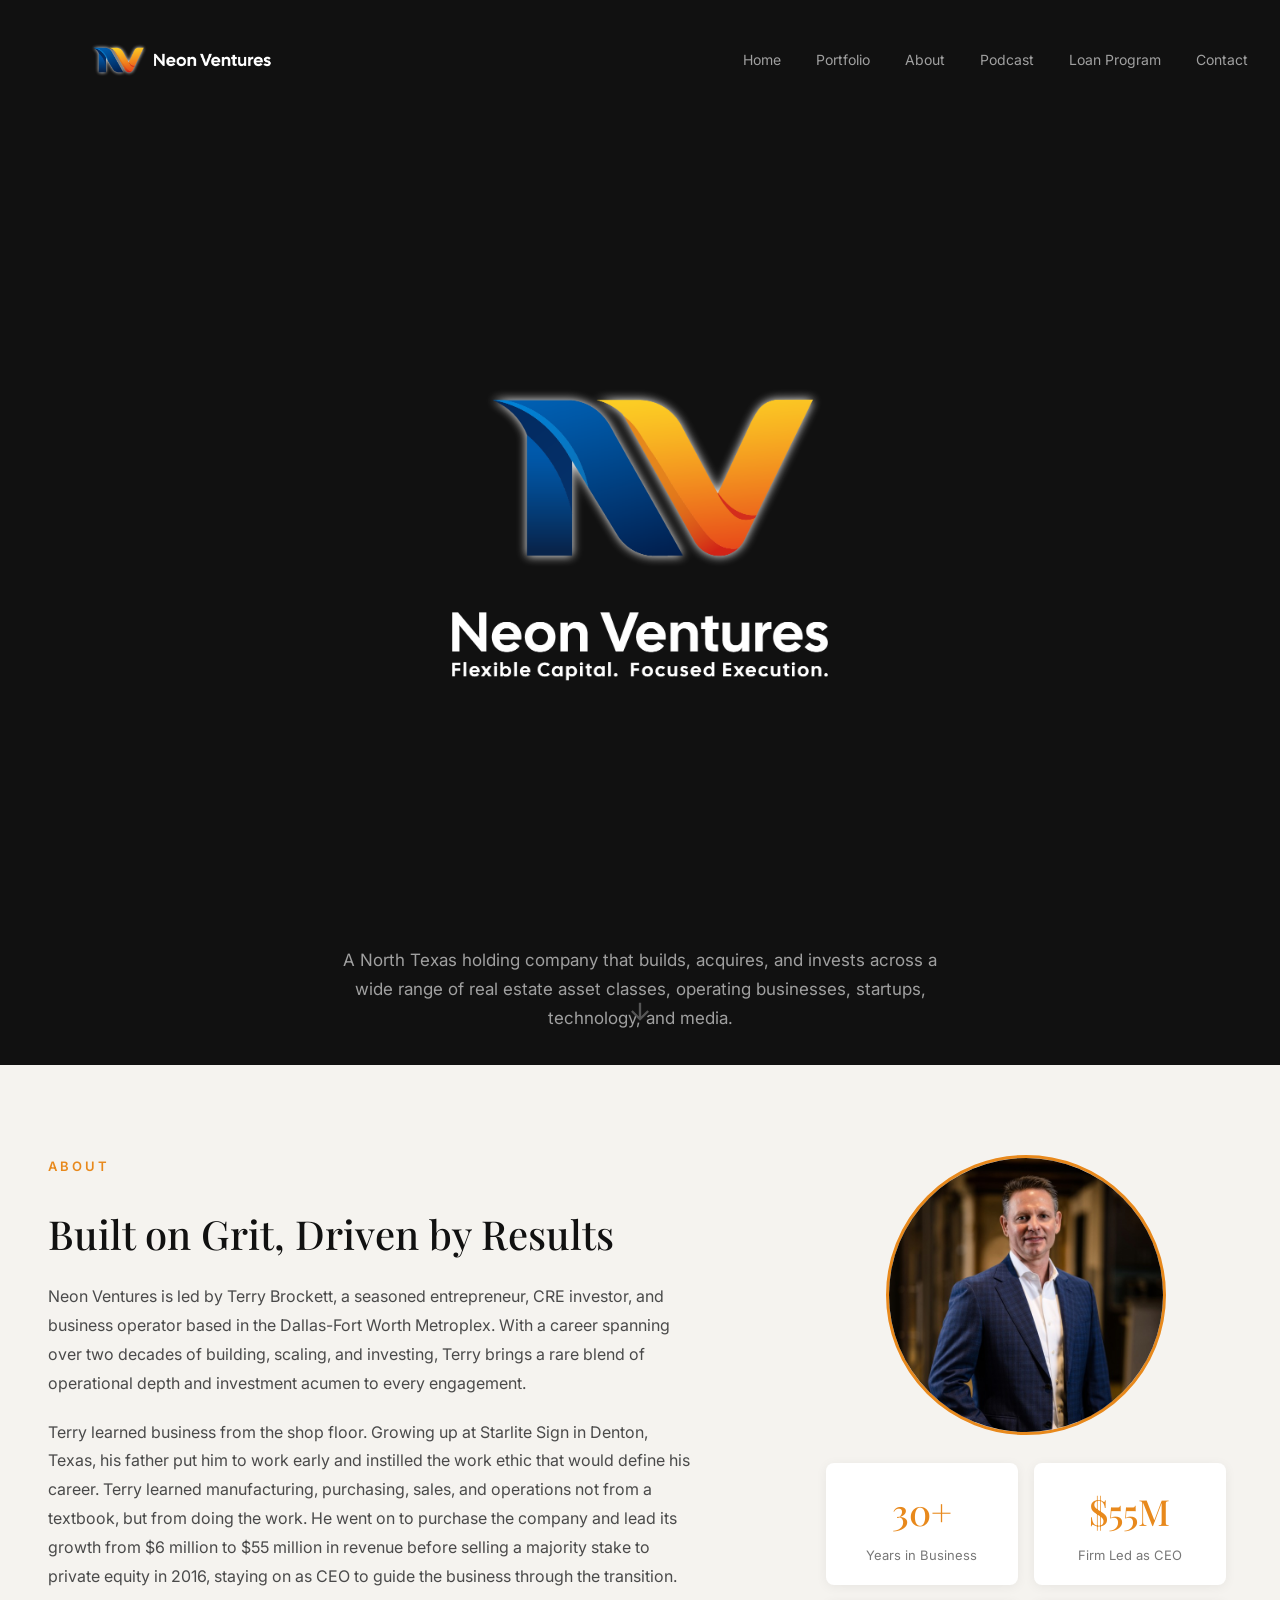
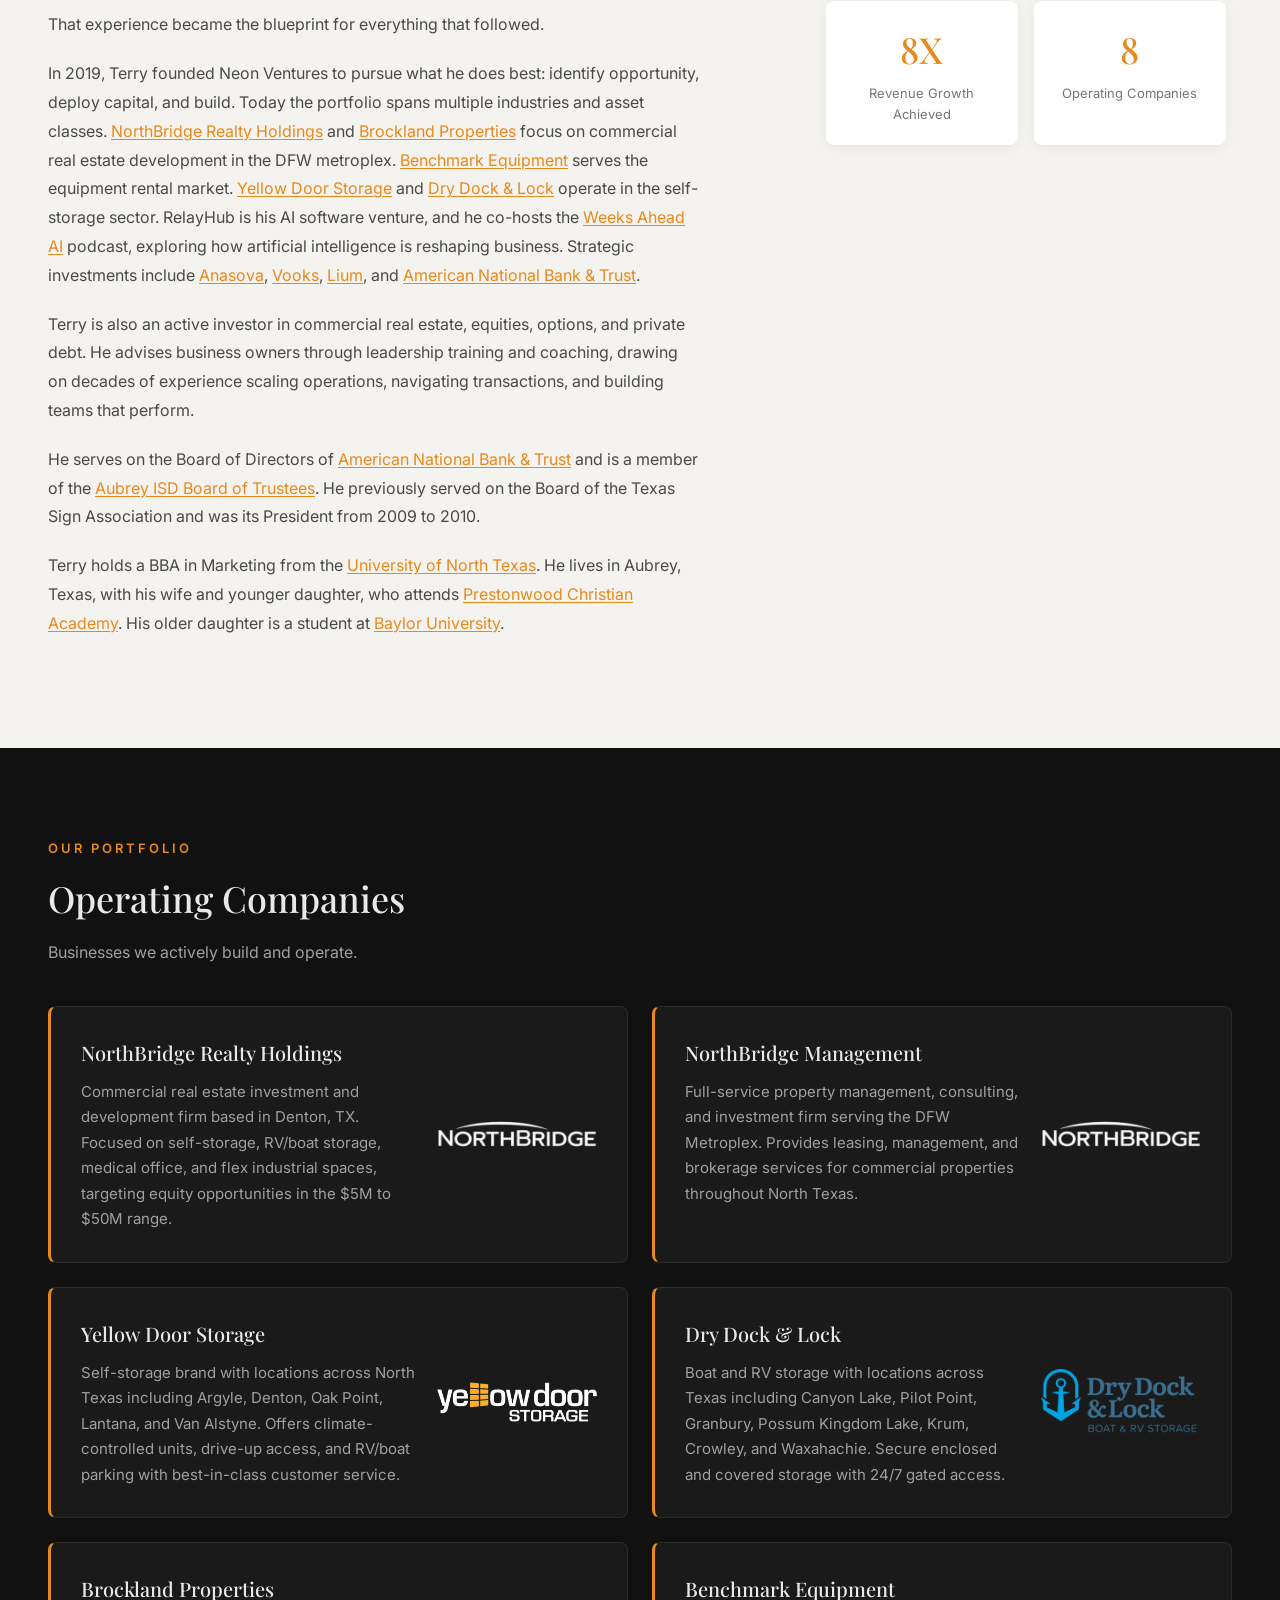
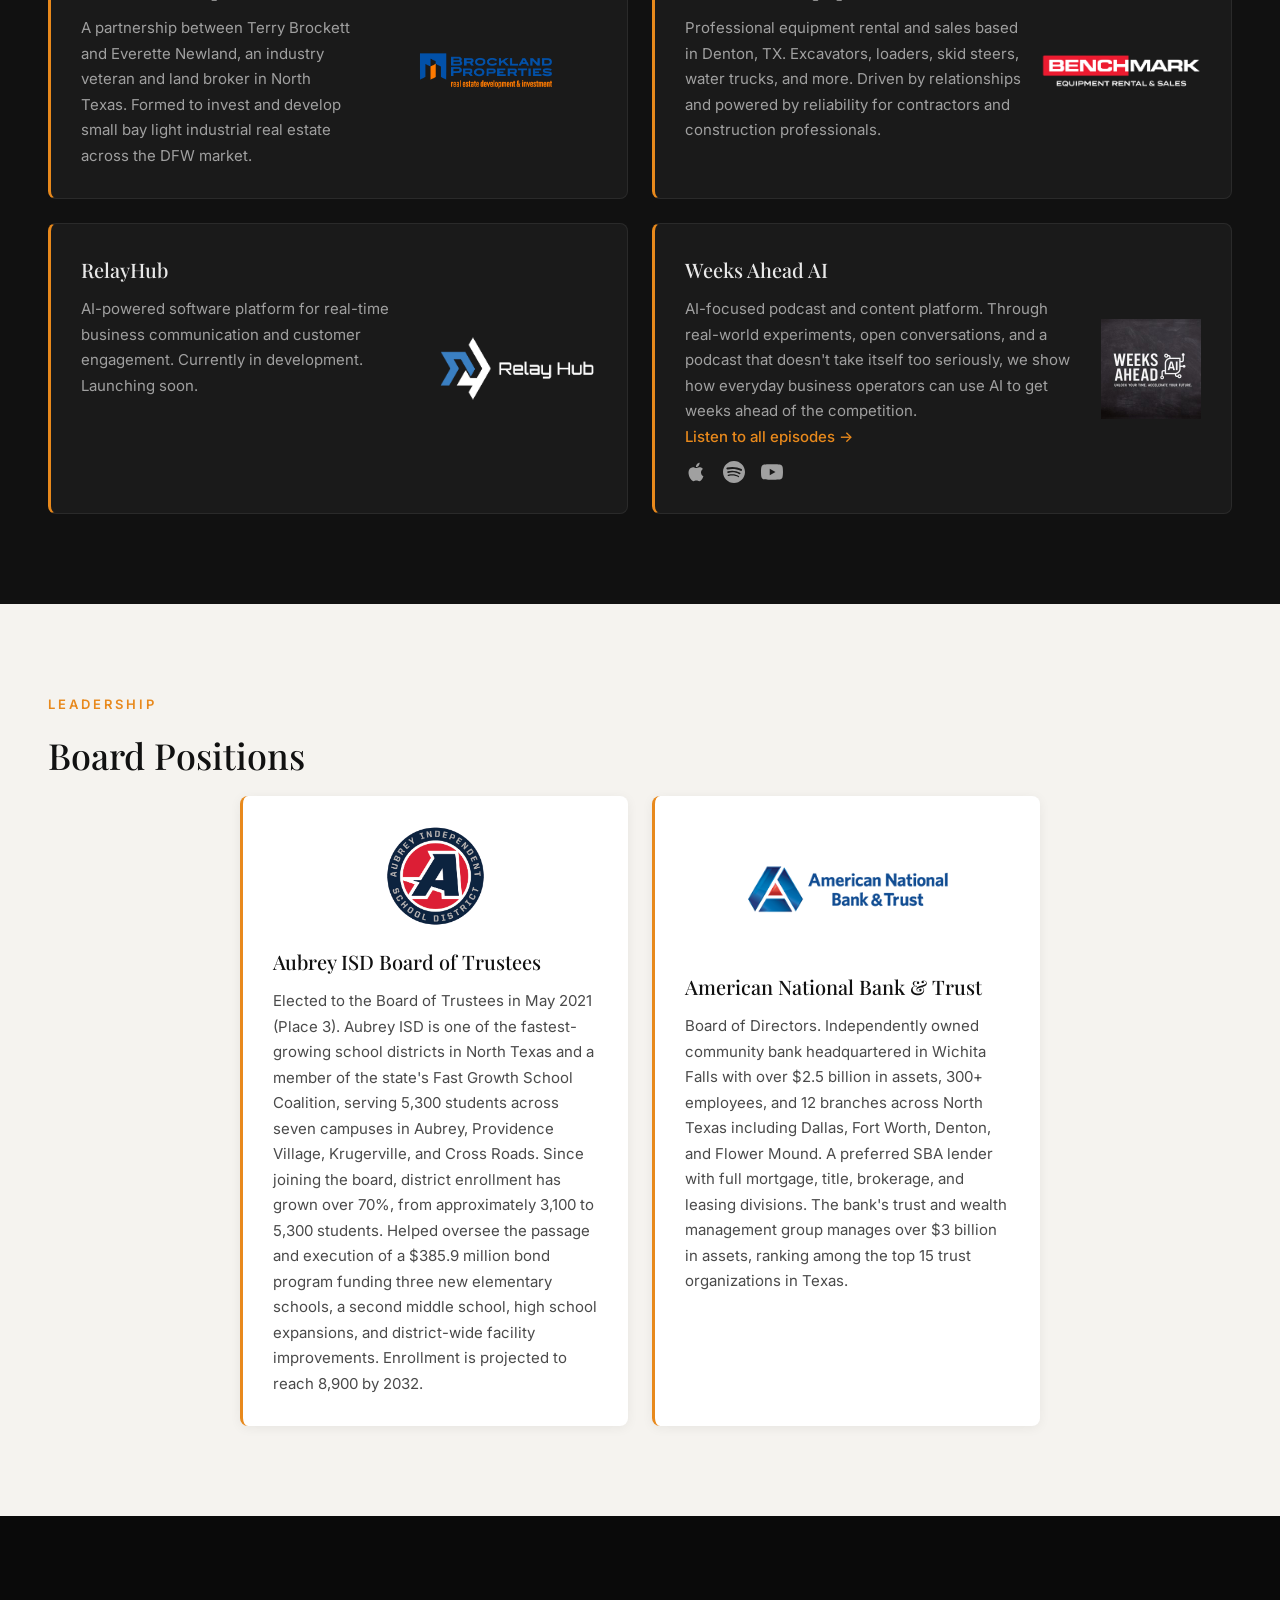
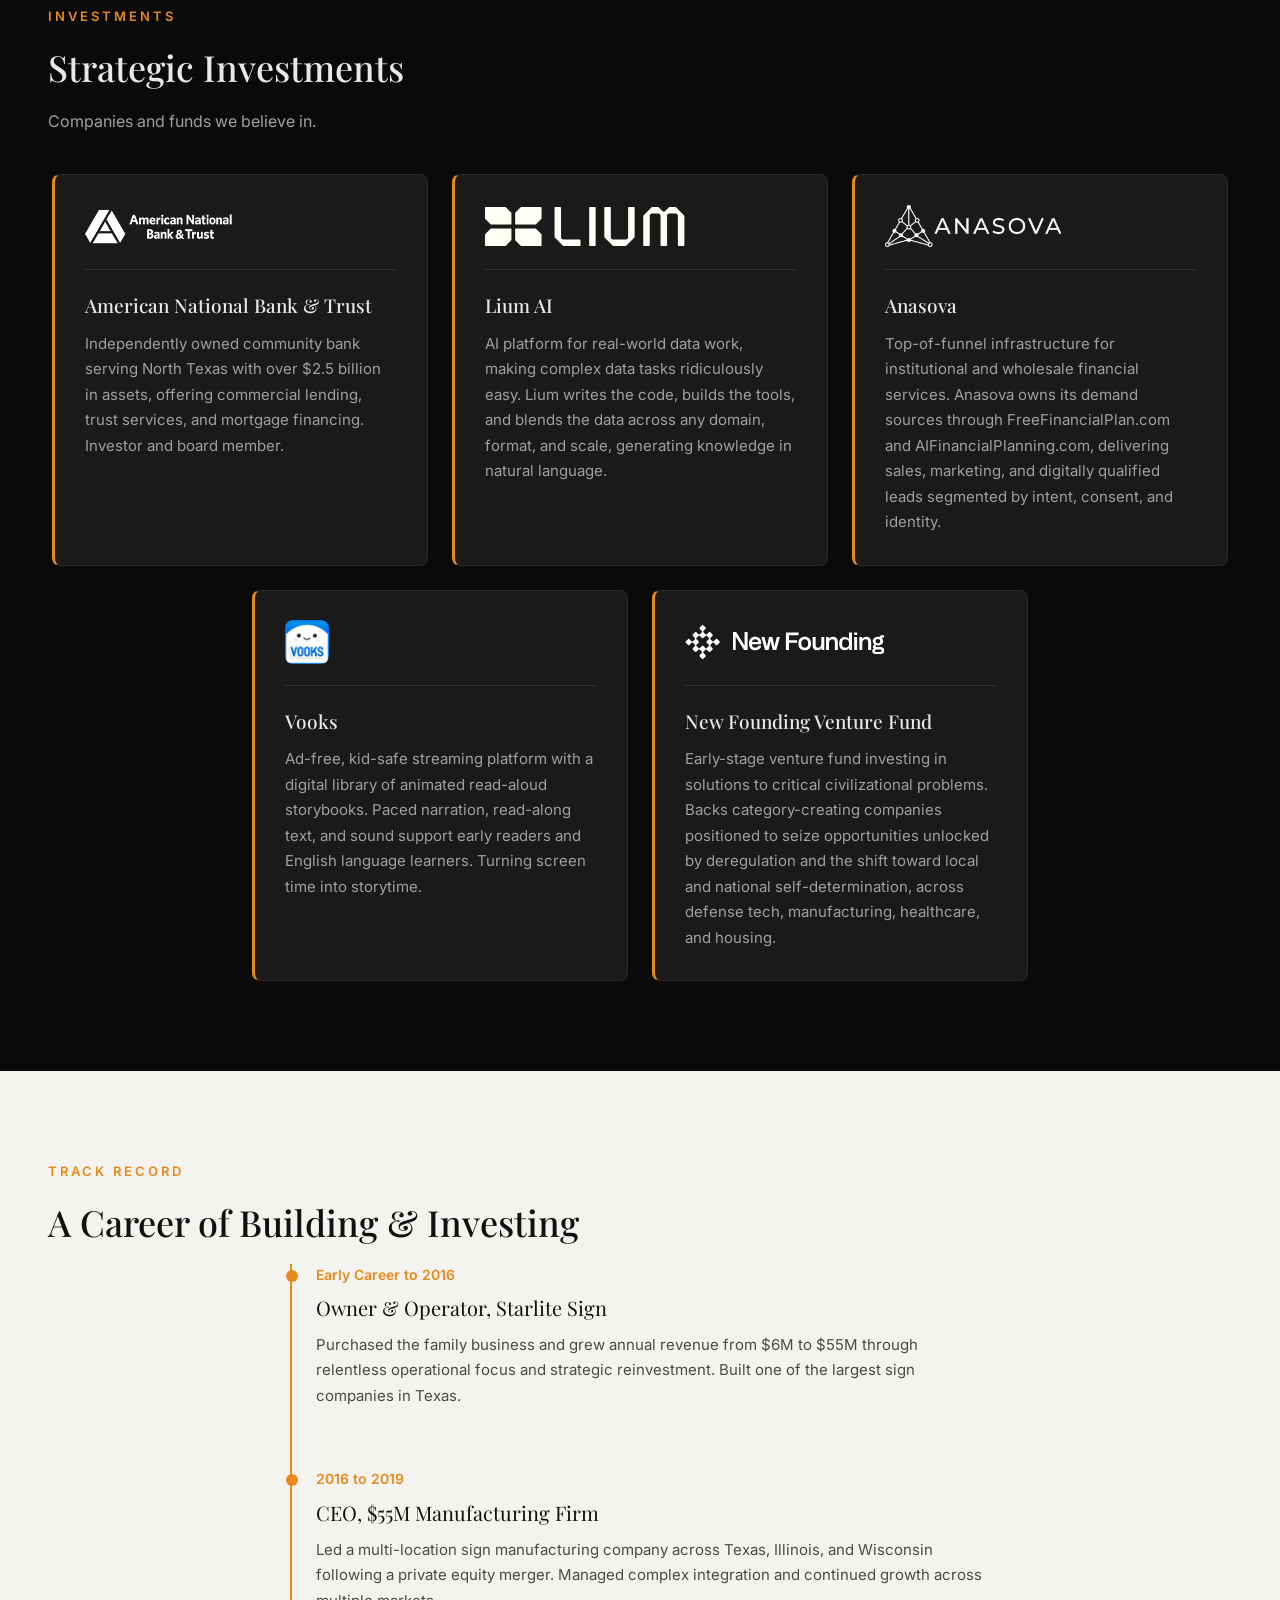
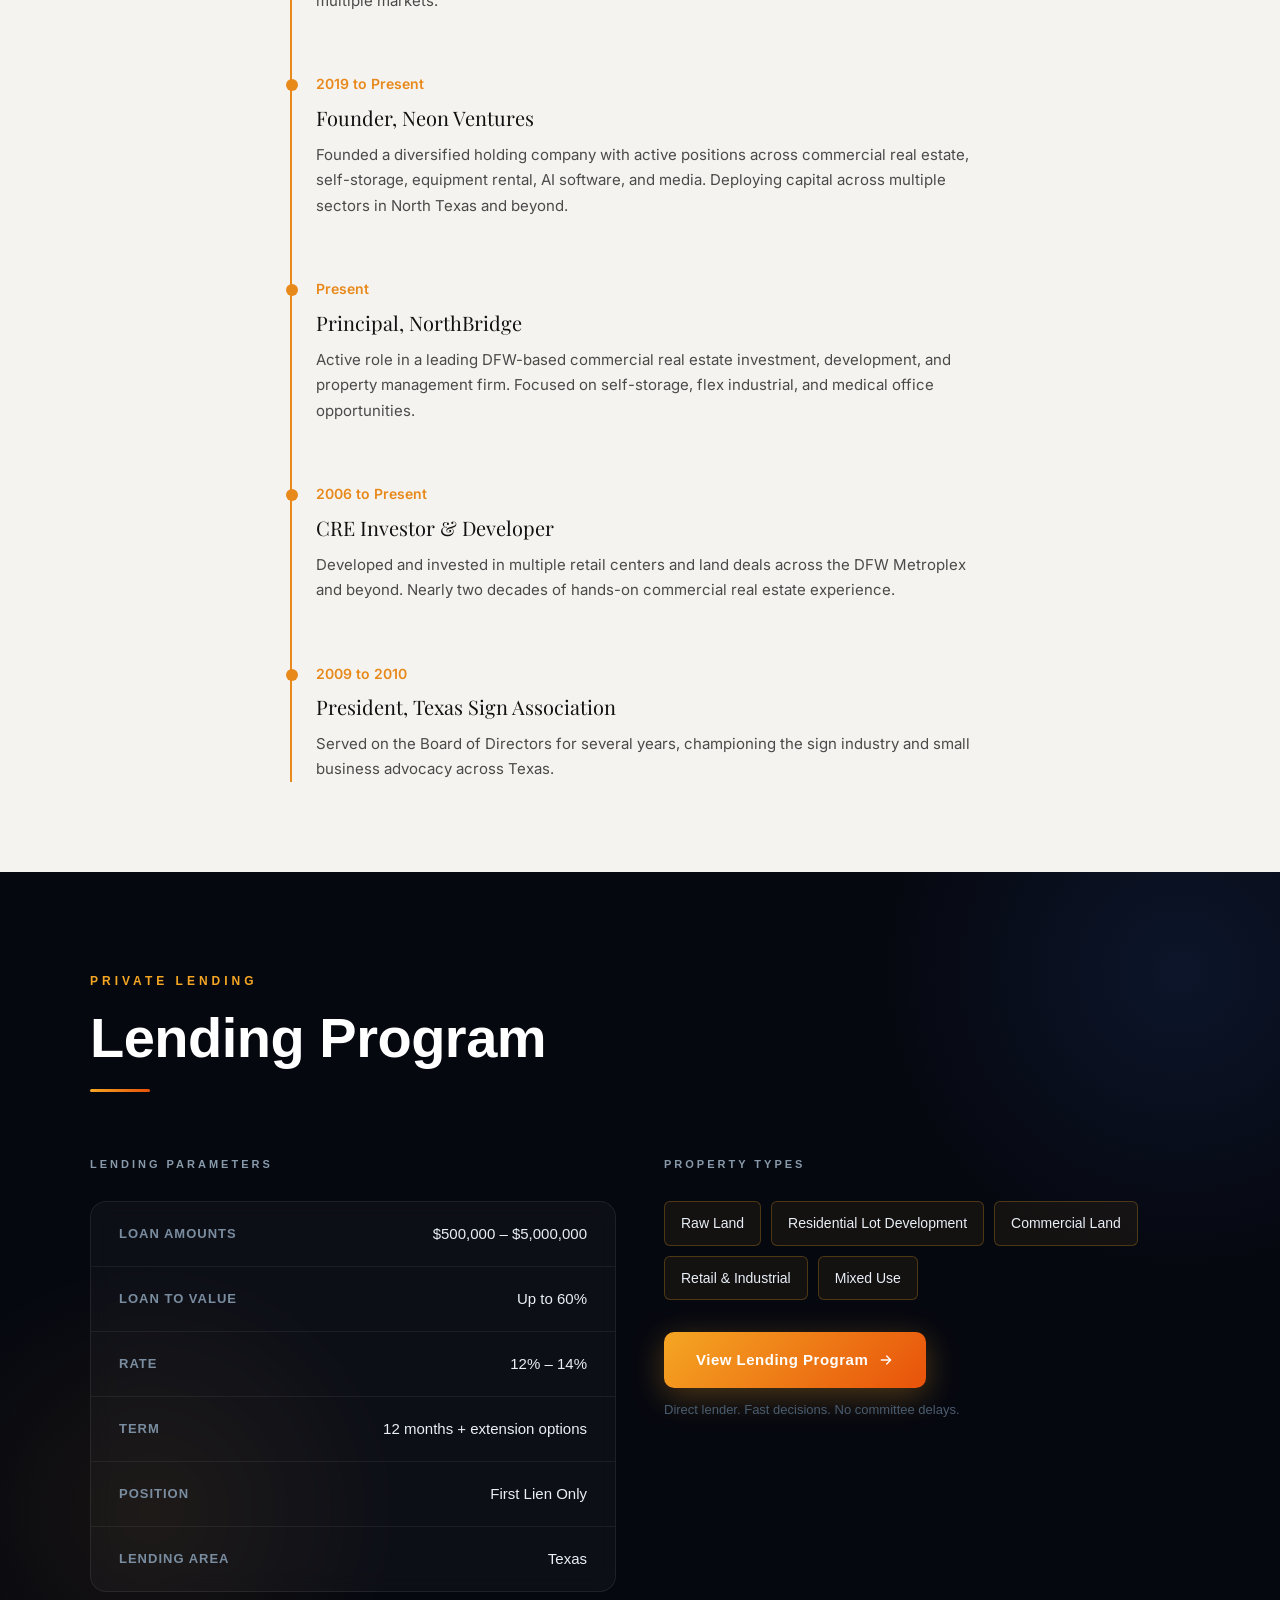
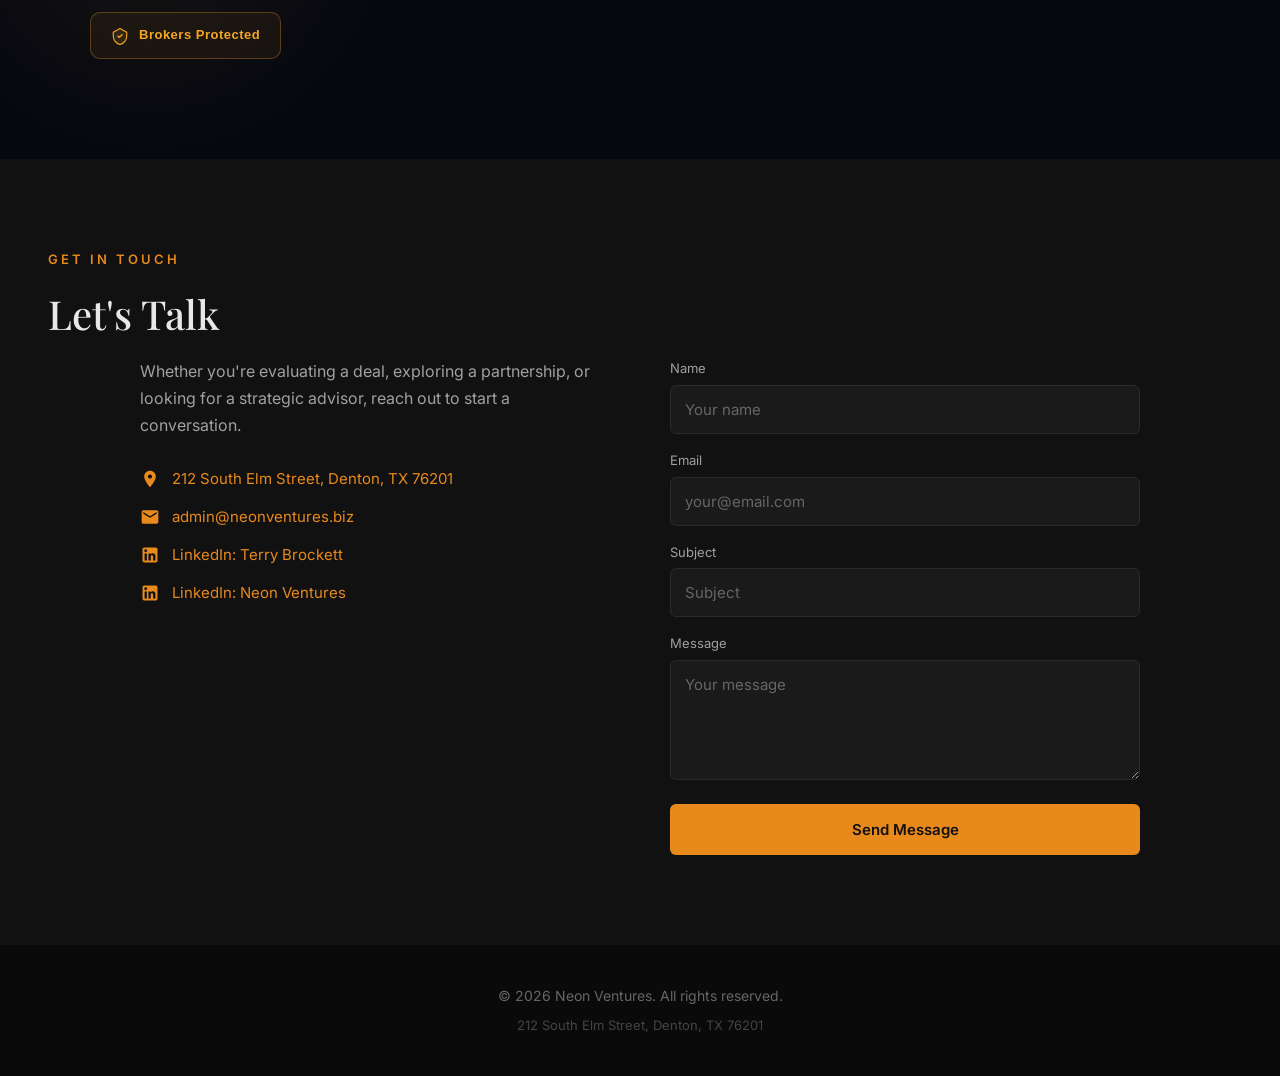
==== index.html @ 0dff2946 "Update Vooks description to match current vooks.com; drop unverified user count Co-Authored-By: Clau" ====
<!DOCTYPE html>
<html lang="en">
<head>
  <meta charset="UTF-8">
  <meta name="viewport" content="width=device-width, initial-scale=1.0">
  <title>Neon Ventures | Flexible Capital. Focused Execution.</title>
  <link rel="preconnect" href="https://fonts.googleapis.com">
  <link rel="preconnect" href="https://fonts.gstatic.com" crossorigin>
  <link href="https://fonts.googleapis.com/css2?family=Inter:wght@400;500;600&family=Playfair+Display:wght@400;500;600&display=swap" rel="stylesheet">
  <meta name="description" content="Neon Ventures is a North Texas holding company that builds, acquires, and invests across real estate, operating businesses, startups, technology, and media.">
  <link rel="icon" type="image/png" href="neon-ventures-a7.png">
  <meta property="og:title" content="Neon Ventures | Flexible Capital. Focused Execution.">
  <meta property="og:description" content="A North Texas holding company that builds, acquires, and invests across real estate, operating businesses, startups, technology, and media.">
  <meta property="og:image" content="https://neonventures.biz/neon-ventures-a1.png">
  <meta property="og:type" content="website">
  <link rel="canonical" href="https://www.neonventures.biz/">
  <meta property="og:url" content="https://www.neonventures.biz/">
  <meta property="og:site_name" content="Neon Ventures">
  <meta name="twitter:card" content="summary_large_image">
  <meta name="twitter:title" content="Neon Ventures | Flexible Capital. Focused Execution.">
  <meta name="twitter:description" content="A North Texas holding company that builds, acquires, and invests across real estate, operating businesses, startups, technology, and media.">
  <meta name="twitter:image" content="https://www.neonventures.biz/neon-ventures-a1.png">
  <script type="application/ld+json">
  {
    "@context": "https://schema.org",
    "@graph": [
      {
        "@type": "Organization",
        "@id": "https://www.neonventures.biz/#organization",
        "name": "Neon Ventures",
        "url": "https://www.neonventures.biz/",
        "logo": "https://www.neonventures.biz/neon-ventures-a1.png",
        "email": "admin@neonventures.biz",
        "foundingDate": "2019",
        "description": "A North Texas holding company that builds, acquires, and invests across real estate, operating businesses, startups, technology, and media.",
        "founder": { "@id": "https://www.neonventures.biz/#terry-brockett" },
        "address": {
          "@type": "PostalAddress",
          "streetAddress": "212 South Elm Street",
          "addressLocality": "Denton",
          "addressRegion": "TX",
          "postalCode": "76201",
          "addressCountry": "US"
        },
        "sameAs": ["https://www.linkedin.com/company/111863066"]
      },
      {
        "@type": "Person",
        "@id": "https://www.neonventures.biz/#terry-brockett",
        "name": "Terry Brockett",
        "jobTitle": "Founder",
        "worksFor": { "@id": "https://www.neonventures.biz/#organization" },
        "alumniOf": { "@type": "CollegeOrUniversity", "name": "University of North Texas" },
        "sameAs": ["https://www.linkedin.com/in/terry-brockett-36996916/"]
      },
      {
        "@type": "WebSite",
        "@id": "https://www.neonventures.biz/#website",
        "url": "https://www.neonventures.biz/",
        "name": "Neon Ventures",
        "publisher": { "@id": "https://www.neonventures.biz/#organization" }
      }
    ]
  }
  </script>

  <link rel="stylesheet" href="/styles.css">
</head>
<body>
  <nav class="navbar" id="navbar">
    <a href="#hero" class="navbar-brand">
      <img src="neon-ventures-a7.png" alt="Neon Ventures">
    </a>
    <div class="nav-links" id="navLinks">
      <a href="#hero">Home</a>
      <a href="#portfolio">Portfolio</a>
      <a href="#about">About</a>
      <a href="/podcast">Podcast</a>
      <a href="/lending">Loan Program</a>
      <a href="#contact">Contact</a>
    </div>
    <button class="nav-toggle" id="navToggle" aria-label="Menu">
      <span></span><span></span><span></span>
    </button>
  </nav>

  <section id="hero" class="hero">
    <img src="neon-ventures-a1.png" alt="Neon Ventures" class="hero-logo">
    <p class="hero-desc">A North Texas holding company that builds, acquires, and invests across a wide range of real estate asset classes, operating businesses, startups, technology, and media.</p>
    <div class="scroll-indicator">
      <svg viewBox="0 0 24 24" fill="none" stroke="currentColor" stroke-width="2"><path d="M12 5v14M19 12l-7 7-7-7"/></svg>
    </div>
  </section>

  <section id="about" class="section section-light">
    <div class="about-inner">
      <div class="about-bio">
        <p class="section-label">About</p>
        <h2 class="section-header lg" style="color: var(--heading-light);">Built on Grit, Driven by Results</h2>
        <p>Neon Ventures is led by Terry Brockett, a seasoned entrepreneur, CRE investor, and business operator based in the Dallas-Fort Worth Metroplex. With a career spanning over two decades of building, scaling, and investing, Terry brings a rare blend of operational depth and investment acumen to every engagement.</p>
        <p>Terry learned business from the shop floor. Growing up at Starlite Sign in Denton, Texas, his father put him to work early and instilled the work ethic that would define his career. Terry learned manufacturing, purchasing, sales, and operations not from a textbook, but from doing the work. He went on to purchase the company and lead its growth from $6 million to $55 million in revenue before selling a majority stake to private equity in 2016, staying on as CEO to guide the business through the transition.</p>
        <p>That experience became the blueprint for everything that followed.</p>
        <p>In 2019, Terry founded Neon Ventures to pursue what he does best: identify opportunity, deploy capital, and build. Today the portfolio spans multiple industries and asset classes. <a href="https://northbridge.inc" target="_blank" rel="noopener noreferrer">NorthBridge Realty Holdings</a> and <a href="https://www.linkedin.com/company/111873013" target="_blank" rel="noopener noreferrer">Brockland Properties</a> focus on commercial real estate development in the DFW metroplex. <a href="https://benchmarkequip.com" target="_blank" rel="noopener noreferrer">Benchmark Equipment</a> serves the equipment rental market. <a href="https://yellowdoorstorage.com" target="_blank" rel="noopener noreferrer">Yellow Door Storage</a> and <a href="https://drydockboatrv.com" target="_blank" rel="noopener noreferrer">Dry Dock & Lock</a> operate in the self-storage sector. RelayHub is his AI software venture, and he co-hosts the <a href="https://weeksahead.ai" target="_blank" rel="noopener noreferrer">Weeks Ahead AI</a> podcast, exploring how artificial intelligence is reshaping business. Strategic investments include <a href="https://anasova.com" target="_blank" rel="noopener noreferrer">Anasova</a>, <a href="https://vooks.com" target="_blank" rel="noopener noreferrer">Vooks</a>, <a href="https://lium.ai" target="_blank" rel="noopener noreferrer">Lium</a>, and <a href="https://amnat.com" target="_blank" rel="noopener noreferrer">American National Bank & Trust</a>.</p>
        <p>Terry is also an active investor in commercial real estate, equities, options, and private debt. He advises business owners through leadership training and coaching, drawing on decades of experience scaling operations, navigating transactions, and building teams that perform.</p>
        <p>He serves on the Board of Directors of <a href="https://amnat.com" target="_blank" rel="noopener noreferrer">American National Bank & Trust</a> and is a member of the <a href="https://aubreyisd.net" target="_blank" rel="noopener noreferrer">Aubrey ISD Board of Trustees</a>. He previously served on the Board of the Texas Sign Association and was its President from 2009 to 2010.</p>
        <p>Terry holds a BBA in Marketing from the <a href="https://www.unt.edu" target="_blank" rel="noopener noreferrer">University of North Texas</a>. He lives in Aubrey, Texas, with his wife and younger daughter, who attends <a href="https://www.prestonwoodchristian.org" target="_blank" rel="noopener noreferrer">Prestonwood Christian Academy</a>. His older daughter is a student at <a href="https://www.baylor.edu" target="_blank" rel="noopener noreferrer">Baylor University</a>.</p>
      </div>
      <div class="about-right">
        <img src="terry-brockett.jpg" alt="Terry Brockett" class="about-photo">
        <div class="about-stats">
          <div class="about-stat"><div class="num">30+</div><div class="lbl">Years in Business</div></div>
          <div class="about-stat"><div class="num">$55M</div><div class="lbl">Firm Led as CEO</div></div>
          <div class="about-stat"><div class="num">8X</div><div class="lbl">Revenue Growth Achieved</div></div>
          <div class="about-stat"><div class="num">8</div><div class="lbl">Operating Companies</div></div>
        </div>
      </div>
    </div>
  </section>

  <section id="portfolio" class="section section-dark">
    <p class="section-label">Our Portfolio</p>
    <h2 class="section-header">Operating Companies</h2>
    <p class="section-sub">Businesses we actively build and operate.</p>
    <div class="cards-grid col-2">
      <div class="card-dark">
        <div class="card-body">
          <h3><a href="https://northbridge.inc" target="_blank" rel="noopener noreferrer">NorthBridge Realty Holdings</a></h3>
          <p>Commercial real estate investment and development firm based in Denton, TX. Focused on self-storage, RV/boat storage, medical office, and flex industrial spaces, targeting equity opportunities in the $5M to $50M range.</p>
        </div>
        <div class="card-logo-right">
          <a href="https://northbridge.inc" target="_blank" rel="noopener noreferrer"><img src="nb-white-logo.png" alt="NorthBridge Realty Holdings"></a>
        </div>
      </div>
      <div class="card-dark">
        <div class="card-body">
          <h3><a href="https://northbridge.inc/management-services/" target="_blank" rel="noopener noreferrer">NorthBridge Management</a></h3>
          <p>Full-service property management, consulting, and investment firm serving the DFW Metroplex. Provides leasing, management, and brokerage services for commercial properties throughout North Texas.</p>
        </div>
        <div class="card-logo-right">
          <a href="https://northbridge.inc/management-services/" target="_blank" rel="noopener noreferrer"><img src="nb-white-logo.png" alt="NorthBridge Management"></a>
        </div>
      </div>
      <div class="card-dark">
        <div class="card-body">
          <h3><a href="https://yellowdoorstorage.com" target="_blank" rel="noopener noreferrer">Yellow Door Storage</a></h3>
          <p>Self-storage brand with locations across North Texas including Argyle, Denton, Oak Point, Lantana, and Van Alstyne. Offers climate-controlled units, drive-up access, and RV/boat parking with best-in-class customer service.</p>
        </div>
        <div class="card-logo-right">
          <a href="https://yellowdoorstorage.com" target="_blank" rel="noopener noreferrer"><img src="yellow-door-logo-white-letters.png" alt="Yellow Door Storage"></a>
        </div>
      </div>
      <div class="card-dark">
        <div class="card-body">
          <h3><a href="https://drydockboatrv.com" target="_blank" rel="noopener noreferrer">Dry Dock & Lock</a></h3>
          <p>Boat and RV storage with locations across Texas including Canyon Lake, Pilot Point, Granbury, Possum Kingdom Lake, Krum, Crowley, and Waxahachie. Secure enclosed and covered storage with 24/7 gated access.</p>
        </div>
        <div class="card-logo-right">
          <a href="https://drydockboatrv.com" target="_blank" rel="noopener noreferrer"><img src="dry-dock-lock-logo-brs-color.png" alt="Dry Dock & Lock"></a>
        </div>
      </div>
      <div class="card-dark">
        <div class="card-body">
          <h3><a href="https://www.linkedin.com/company/111873013" target="_blank" rel="noopener noreferrer">Brockland Properties</a></h3>
          <p>A partnership between Terry Brockett and Everette Newland, an industry veteran and land broker in North Texas. Formed to invest and develop small bay light industrial real estate across the DFW market.</p>
        </div>
        <div class="card-logo-right card-logo-lg">
          <a href="https://www.linkedin.com/company/111873013" target="_blank" rel="noopener noreferrer"><img src="brockland-properties-logo-final.png" alt="Brockland Properties"></a>
        </div>
      </div>
      <div class="card-dark">
        <div class="card-body">
          <h3><a href="https://benchmarkequip.com" target="_blank" rel="noopener noreferrer">Benchmark Equipment</a></h3>
          <p>Professional equipment rental and sales based in Denton, TX. Excavators, loaders, skid steers, water trucks, and more. Driven by relationships and powered by reliability for contractors and construction professionals.</p>
        </div>
        <div class="card-logo-right">
          <a href="https://benchmarkequip.com" target="_blank" rel="noopener noreferrer"><img src="benchmark-logo-rgb-color-reverse.png" alt="Benchmark Equipment"></a>
        </div>
      </div>
      <div class="card-dark">
        <div class="card-body">
          <h3 class="no-link">RelayHub</h3>
          <p>AI-powered software platform for real-time business communication and customer engagement. Currently in development. Launching soon.</p>
        </div>
        <div class="card-logo-right">
          <img src="relay-hub-branding-reversed.png" alt="Relay Hub">
        </div>
      </div>
      <div class="card-dark">
        <div class="card-body">
          <h3><a href="/podcast">Weeks Ahead AI</a></h3>
          <p>AI-focused podcast and content platform. Through real-world experiments, open conversations, and a podcast that doesn't take itself too seriously, we show how everyday business operators can use AI to get weeks ahead of the competition. <a href="/podcast" class="card-inline-link">Listen to all episodes &rarr;</a></p>
          <div class="podcast-links" style="margin-top: 12px; margin-bottom: 0;">
          <a href="https://podcasts.apple.com/us/podcast/weeks-ahead-ai/id1831122696" target="_blank" rel="noopener noreferrer" aria-label="Listen on Apple Podcasts" class="podcast-link-icon">
            <svg width="22" height="22" viewBox="0 0 24 24" fill="currentColor" aria-hidden="true"><path d="M18.71 19.5c-.83 1.24-1.71 2.45-3.05 2.47-1.34.03-1.77-.79-3.29-.79-1.53 0-2 .77-3.27.82-1.31.05-2.3-1.32-3.14-2.53C4.25 17 2.94 12.45 4.7 9.39c.87-1.52 2.43-2.48 4.12-2.51 1.28-.02 2.5.87 3.29.87.78 0 2.26-1.07 3.81-.91.65.03 2.47.26 3.64 1.98-.09.06-2.17 1.28-2.15 3.81.03 3.02 2.65 4.03 2.68 4.04-.03.07-.42 1.44-1.38 2.83M13 3.5c.73-.83 1.94-1.46 2.94-1.5.13 1.17-.34 2.35-1.04 3.19-.69.85-1.83 1.51-2.95 1.42-.15-1.15.41-2.35 1.05-3.11z"/></svg>
          </a>
          <a href="https://open.spotify.com/show/4T69N0FqA46m4SlNnvVf8m" target="_blank" rel="noopener noreferrer" aria-label="Listen on Spotify" class="podcast-link-icon">
            <svg width="22" height="22" viewBox="0 0 24 24" fill="currentColor" aria-hidden="true"><path d="M12 0C5.4 0 0 5.4 0 12s5.4 12 12 12 12-5.4 12-12S18.66 0 12 0zm5.521 17.34c-.24.359-.66.48-1.021.24-2.82-1.74-6.36-2.101-10.561-1.141-.418.122-.779-.179-.899-.539-.12-.421.18-.78.54-.9 4.56-1.021 8.52-.6 11.64 1.32.42.18.479.659.301 1.02zm1.44-3.3c-.301.42-.841.6-1.262.3-3.239-1.98-8.159-2.58-11.939-1.38-.479.12-1.02-.12-1.14-.6-.12-.48.12-1.021.6-1.141C9.6 9.9 15 10.561 18.72 12.84c.361.181.54.78.241 1.2zm.12-3.36C15.24 8.4 8.82 8.16 5.16 9.301c-.6.179-1.2-.181-1.38-.721-.18-.601.18-1.2.72-1.381 4.26-1.26 11.28-1.02 15.721 1.621.539.3.719 1.02.419 1.56-.299.421-1.02.599-1.559.3z"/></svg>
          </a>
          <a href="https://youtube.com/@WeeksAheadAI" target="_blank" rel="noopener noreferrer" aria-label="Watch on YouTube" class="podcast-link-icon">
            <svg width="22" height="22" viewBox="0 0 24 24" fill="currentColor" aria-hidden="true"><path d="M23.498 6.186a3.016 3.016 0 0 0-2.122-2.136C19.505 3.545 12 3.545 12 3.545s-7.505 0-9.377.505A3.017 3.017 0 0 0 .502 6.186C0 8.07 0 12 0 12s0 3.93.502 5.814a3.016 3.016 0 0 0 2.122 2.136c1.871.505 9.376.505 9.376.505s7.505 0 9.377-.505a3.015 3.015 0 0 0 2.122-2.136C24 15.93 24 12 24 12s0-3.93-.502-5.814zM9.545 15.568V8.432L15.818 12l-6.273 3.568z"/></svg>
          </a>
        </div>
        </div>
        <div class="card-logo-right">
          <a href="https://weeksahead.ai" target="_blank" rel="noopener noreferrer"><img src="weeks-ahead-ai.jpeg" alt="Weeks Ahead AI"></a>
        </div>
      </div>
    </div>
  </section>

  <section class="section section-light">
    <p class="section-label">Leadership</p>
    <h2 class="section-header">Board Positions</h2>
    <div class="cards-narrow">
      <div class="card-light card-with-logo">
        <div class="card-logo-right">
          <a href="https://aubreyisd.net" target="_blank" rel="noopener noreferrer"><img src="aisd-badge-white-bg.png" alt="Aubrey ISD"></a>
        </div>
        <div>
          <h3><a href="https://aubreyisd.net" target="_blank" rel="noopener noreferrer">Aubrey ISD Board of Trustees</a></h3>
          <p>Elected to the Board of Trustees in May 2021 (Place 3). Aubrey ISD is one of the fastest-growing school districts in North Texas and a member of the state's Fast Growth School Coalition, serving 5,300 students across seven campuses in Aubrey, Providence Village, Krugerville, and Cross Roads. Since joining the board, district enrollment has grown over 70%, from approximately 3,100 to 5,300 students. Helped oversee the passage and execution of a $385.9 million bond program funding three new elementary schools, a second middle school, high school expansions, and district-wide facility improvements. Enrollment is projected to reach 8,900 by 2032.</p>
        </div>
      </div>
      <div class="card-light card-with-logo">
        <div class="card-logo-right">
          <a href="https://amnat.com" target="_blank" rel="noopener noreferrer"><img src="anbt-logo.png" alt="American National Bank & Trust" class="card-logo-125"></a>
        </div>
        <div>
          <h3><a href="https://amnat.com" target="_blank" rel="noopener noreferrer">American National Bank & Trust</a></h3>
          <p>Board of Directors. Independently owned community bank headquartered in Wichita Falls with over $2.5 billion in assets, 300+ employees, and 12 branches across North Texas including Dallas, Fort Worth, Denton, and Flower Mound. A preferred SBA lender with full mortgage, title, brokerage, and leasing divisions. The bank's trust and wealth management group manages over $3 billion in assets, ranking among the top 15 trust organizations in Texas.</p>
        </div>
      </div>
    </div>
  </section>

  <section class="section section-dark-deep">
    <p class="section-label">Investments</p>
    <h2 class="section-header">Strategic Investments</h2>
    <p class="section-sub">Companies and funds we believe in.</p>
    <div class="investments-grid">
      <div class="investment-card">
        <div class="investment-logo">
          <a href="https://amnat.com" target="_blank" rel="noopener noreferrer"><img src="anbt-logo.png" alt="American National Bank &amp; Trust" class="inv-logo-white"></a>
        </div>
        <h3><a href="https://amnat.com" target="_blank" rel="noopener noreferrer">American National Bank &amp; Trust</a></h3>
        <p>Independently owned community bank serving North Texas with over $2.5 billion in assets, offering commercial lending, trust services, and mortgage financing. Investor and board member.</p>
      </div>
      <div class="investment-card">
        <div class="investment-logo">
          <a href="https://lium.ai" target="_blank" rel="noopener noreferrer"><img src="Lium-Full-Light.svg" alt="Lium AI"></a>
        </div>
        <h3><a href="https://lium.ai" target="_blank" rel="noopener noreferrer">Lium AI</a></h3>
        <p>AI platform for real-world data work, making complex data tasks ridiculously easy. Lium writes the code, builds the tools, and blends the data across any domain, format, and scale, generating knowledge in natural language.</p>
      </div>
      <div class="investment-card">
        <div class="investment-logo">
          <a href="https://anasova.com" target="_blank" rel="noopener noreferrer"><img src="anasova-logo.avif" alt="Anasova" class="inv-logo-white"></a>
        </div>
        <h3><a href="https://anasova.com" target="_blank" rel="noopener noreferrer">Anasova</a></h3>
        <p>Top-of-funnel infrastructure for institutional and wholesale financial services. Anasova owns its demand sources through FreeFinancialPlan.com and AIFinancialPlanning.com, delivering sales, marketing, and digitally qualified leads segmented by intent, consent, and identity.</p>
      </div>
      <div class="investment-card">
        <div class="investment-logo">
          <a href="https://vooks.com" target="_blank" rel="noopener noreferrer"><img src="vooks-logo.jpeg" alt="Vooks" class="inv-logo-tile"></a>
        </div>
        <h3><a href="https://vooks.com" target="_blank" rel="noopener noreferrer">Vooks</a></h3>
        <p>Ad-free, kid-safe streaming platform with a digital library of animated read-aloud storybooks. Paced narration, read-along text, and sound support early readers and English language learners. Turning screen time into storytime.</p>
      </div>
      <div class="investment-card">
        <div class="investment-logo">
          <a href="https://www.newfounding.com/venture" target="_blank" rel="noopener noreferrer"><img src="New_Founding_Logo.svg" alt="New Founding"></a>
        </div>
        <h3><a href="https://www.newfounding.com/venture" target="_blank" rel="noopener noreferrer">New Founding Venture Fund</a></h3>
        <p>Early-stage venture fund investing in solutions to critical civilizational problems. Backs category-creating companies positioned to seize opportunities unlocked by deregulation and the shift toward local and national self-determination, across defense tech, manufacturing, healthcare, and housing.</p>
      </div>
    </div>
  </section>

  <section class="section section-light">
    <p class="section-label">Track Record</p>
    <h2 class="section-header">A Career of Building & Investing</h2>
    <div class="timeline">
      <div class="timeline-item">
        <div class="date">Early Career to 2016</div>
        <div class="title">Owner & Operator, Starlite Sign</div>
        <div class="desc">Purchased the family business and grew annual revenue from $6M to $55M through relentless operational focus and strategic reinvestment. Built one of the largest sign companies in Texas.</div>
      </div>
      <div class="timeline-item">
        <div class="date">2016 to 2019</div>
        <div class="title">CEO, $55M Manufacturing Firm</div>
        <div class="desc">Led a multi-location sign manufacturing company across Texas, Illinois, and Wisconsin following a private equity merger. Managed complex integration and continued growth across multiple markets.</div>
      </div>
      <div class="timeline-item">
        <div class="date">2019 to Present</div>
        <div class="title">Founder, Neon Ventures</div>
        <div class="desc">Founded a diversified holding company with active positions across commercial real estate, self-storage, equipment rental, AI software, and media. Deploying capital across multiple sectors in North Texas and beyond.</div>
      </div>
      <div class="timeline-item">
        <div class="date">Present</div>
        <div class="title">Principal, NorthBridge</div>
        <div class="desc">Active role in a leading DFW-based commercial real estate investment, development, and property management firm. Focused on self-storage, flex industrial, and medical office opportunities.</div>
      </div>
      <div class="timeline-item">
        <div class="date">2006 to Present</div>
        <div class="title">CRE Investor & Developer</div>
        <div class="desc">Developed and invested in multiple retail centers and land deals across the DFW Metroplex and beyond. Nearly two decades of hands-on commercial real estate experience.</div>
      </div>
      <div class="timeline-item">
        <div class="date">2009 to 2010</div>
        <div class="title">President, Texas Sign Association</div>
        <div class="desc">Served on the Board of Directors for several years, championing the sign industry and small business advocacy across Texas.</div>
      </div>
    </div>
  </section>

  <section id="lending-program">
    <div class="lp-glow-1"></div>
    <div class="lp-glow-2"></div>
    <div class="lp-inner">
      <div class="lp-header">
        <p class="lp-eyebrow">Private Lending</p>
        <h2 class="lp-title">Lending Program</h2>
        <div class="lp-rule"></div>
      </div>
      <div class="lp-grid">
        <div>
          <p class="lp-col-label">Lending Parameters</p>
          <div class="lp-params-table">
            <div class="lp-param-row">
              <span class="lp-param-label">Loan Amounts</span>
              <span class="lp-param-value">$500,000 &ndash; $5,000,000</span>
            </div>
            <div class="lp-param-row">
              <span class="lp-param-label">Loan to Value</span>
              <span class="lp-param-value">Up to 60%</span>
            </div>
            <div class="lp-param-row">
              <span class="lp-param-label">Rate</span>
              <span class="lp-param-value">12% &ndash; 14%</span>
            </div>
            <div class="lp-param-row">
              <span class="lp-param-label">Term</span>
              <span class="lp-param-value">12 months + extension options</span>
            </div>
            <div class="lp-param-row">
              <span class="lp-param-label">Position</span>
              <span class="lp-param-value">First Lien Only</span>
            </div>
            <div class="lp-param-row">
              <span class="lp-param-label">Lending Area</span>
              <span class="lp-param-value">Texas</span>
            </div>
          </div>
          <div class="lp-brokers-badge">
            <svg width="18" height="18" viewBox="0 0 24 24" fill="none">
              <path d="M12 2L3 7v5c0 5.25 3.75 10.15 9 11.35C17.25 22.15 21 17.25 21 12V7L12 2Z" stroke="#F5A623" stroke-width="1.5" fill="rgba(245,166,35,0.1)" stroke-linejoin="round"/>
              <path d="M9 12l2 2 4-4" stroke="#F5A623" stroke-width="1.5" stroke-linecap="round" stroke-linejoin="round"/>
            </svg>
            <span>Brokers Protected</span>
          </div>
        </div>
        <div>
          <p class="lp-col-label">Property Types</p>
          <div class="lp-type-chips">
            <span>Raw Land</span>
            <span>Residential Lot Development</span>
            <span>Commercial Land</span>
            <span>Retail &amp; Industrial</span>
            <span>Mixed Use</span>
          </div>
          <div class="lp-cta-wrap">
            <a href="/lending" class="lp-cta-btn">
              View Lending Program
              <svg width="16" height="16" viewBox="0 0 24 24" fill="none">
                <path d="M5 12h14M13 6l6 6-6 6" stroke="white" stroke-width="2" stroke-linecap="round" stroke-linejoin="round"/>
              </svg>
            </a>
            <p class="lp-cta-tagline">Direct lender. Fast decisions. No committee delays.</p>
          </div>
        </div>
      </div>
    </div>
  </section>

  <section id="contact" class="section section-dark">
    <p class="section-label">Get in Touch</p>
    <h2 class="section-header lg">Let's Talk</h2>
    <div class="contact-inner">
      <div class="contact-left">
        <p class="contact-intro">Whether you're evaluating a deal, exploring a partnership, or looking for a strategic advisor, reach out to start a conversation.</p>
        <div class="contact-details">
          <p><span class="ico"><svg viewBox="0 0 24 24" fill="currentColor"><path d="M12 2C8.13 2 5 5.13 5 9c0 5.25 7 13 7 13s7-7.75 7-13c0-3.87-3.13-7-7-7zm0 9.5c-1.38 0-2.5-1.12-2.5-2.5s1.12-2.5 2.5-2.5 2.5 1.12 2.5 2.5-1.12 2.5-2.5 2.5z"/></svg></span><a href="https://www.google.com/maps?q=212+South+Elm+Street,+Denton,+TX+76201" target="_blank" rel="noopener noreferrer">212 South Elm Street, Denton, TX 76201</a></p>
          <p><span class="ico"><svg viewBox="0 0 24 24" fill="currentColor"><path d="M20 4H4c-1.1 0-2 .9-2 2v12c0 1.1.9 2 2 2h16c1.1 0 2-.9 2-2V6c0-1.1-.9-2-2-2zm0 4l-8 5-8-5V6l8 5 8-5v2z"/></svg></span><a href="mailto:admin@neonventures.biz">admin@neonventures.biz</a></p>
          <p><span class="ico"><svg viewBox="0 0 24 24" fill="currentColor"><path d="M19 3a2 2 0 0 1 2 2v14a2 2 0 0 1-2 2H5a2 2 0 0 1-2-2V5a2 2 0 0 1 2-2h14m-.5 15.5v-5.3a3.26 3.26 0 0 0-3.26-3.26c-.85 0-1.84.52-2.32 1.3v-1.11h-2.79v8.37h2.79v-4.93c0-.77.62-1.4 1.39-1.4a1.4 1.4 0 0 1 1.4 1.4v4.93h2.79M6.88 8.56a1.68 1.68 0 0 0 1.68-1.68c0-.93-.75-1.69-1.68-1.69a1.69 1.69 0 0 0-1.69 1.69c0 .93.76 1.68 1.69 1.68m1.39 9.94v-8.37H5.5v8.37h2.77z"/></svg></span><a href="https://www.linkedin.com/in/terry-brockett-36996916/" target="_blank" rel="noopener noreferrer">LinkedIn: Terry Brockett</a></p>
          <p><span class="ico"><svg viewBox="0 0 24 24" fill="currentColor"><path d="M19 3a2 2 0 0 1 2 2v14a2 2 0 0 1-2 2H5a2 2 0 0 1-2-2V5a2 2 0 0 1 2-2h14m-.5 15.5v-5.3a3.26 3.26 0 0 0-3.26-3.26c-.85 0-1.84.52-2.32 1.3v-1.11h-2.79v8.37h2.79v-4.93c0-.77.62-1.4 1.39-1.4a1.4 1.4 0 0 1 1.4 1.4v4.93h2.79M6.88 8.56a1.68 1.68 0 0 0 1.68-1.68c0-.93-.75-1.69-1.68-1.69a1.69 1.69 0 0 0-1.69 1.69c0 .93.76 1.68 1.69 1.68m1.39 9.94v-8.37H5.5v8.37h2.77z"/></svg></span><a href="https://www.linkedin.com/company/111863066" target="_blank" rel="noopener noreferrer">LinkedIn: Neon Ventures</a></p>
        </div>
      </div>
      <form class="contact-form" id="contactForm">
        <label for="name">Name</label>
        <input type="text" id="name" name="name" required placeholder="Your name">
        <label for="email">Email</label>
        <input type="email" id="email" name="email" required placeholder="your@email.com">
        <label for="subject">Subject</label>
        <input type="text" id="subject" name="subject" placeholder="Subject">
        <label for="message">Message</label>
        <textarea id="message" name="message" required placeholder="Your message"></textarea>
        <button type="submit" class="btn-submit">Send Message</button>
      </form>
    </div>
  </section>

  <footer class="footer">
    <p>© 2026 Neon Ventures. All rights reserved.</p>
    <p class="address">212 South Elm Street, Denton, TX 76201</p>
  </footer>

  <script src="/site.js"></script>
</body>
</html>
---- styles.css ----
:root {
      --dark: #111111;
      --dark-deep: #0A0A0A;
      --dark-alt: #1A1A1A;
      --dark-border: #2A2A2A;
      --dark-border-subtle: #333333;
      --orange: #E8891C;
      --blue: #2B6CE6;
      --light: #F5F3EF;
      --white: #FFFFFF;
      --text-muted: #A0A0A0;
      --text-light: #4A4A4A;
      --heading-dark: #E8E8E8;
      --heading-light: #111111;
      --icon-bg: #222222;
      --icon-bg-light: #EDEDED;
    }

    *, *::before, *::after { margin: 0; padding: 0; box-sizing: border-box; }
    html { scroll-behavior: smooth; }
    body { font-family: 'Inter', sans-serif; color: var(--text-muted); line-height: 1.6; overflow-x: hidden; }
    h1, h2, h3 { font-family: 'Playfair Display', serif; font-weight: 500; }
    a { color: inherit; text-decoration: none; transition: color 0.2s ease; }
    a:hover { color: var(--orange); }

    .section-label {
      font-family: 'Inter', sans-serif;
      font-size: 13px;
      font-weight: 600;
      letter-spacing: 3px;
      text-transform: uppercase;
      color: var(--orange);
      margin-bottom: 12px;
    }

    /* ----- NAVBAR ----- */
    .navbar {
      position: fixed;
      top: 0;
      left: 0;
      right: 0;
      height: 120px;
      padding: 10px 32px;
      background: var(--dark);
      display: flex;
      align-items: center;
      justify-content: space-between;
      z-index: 1000;
      transition: box-shadow 0.2s ease;
    }
    .navbar.scrolled { box-shadow: 0 4px 24px rgba(0,0,0,0.4); }
    .navbar-brand img { height: 300px; width: auto; display: block; }
    .nav-links { display: flex; align-items: center; gap: 35px; }
    .nav-links a { font-size: 14px; color: var(--text-muted); }
    .nav-links a:hover { color: var(--orange); }
    .nav-toggle { display: none; width: 24px; height: 18px; flex-direction: column; justify-content: space-between; cursor: pointer; background: none; border: none; }
    .nav-toggle span { display: block; height: 2px; background: var(--text-muted); }
    .nav-toggle:hover span { background: var(--orange); }
    @media (max-width: 768px) {
      .nav-links {
        position: fixed; top: 120px; left: 0; right: 0; background: var(--dark);
        flex-direction: column; padding: 24px; gap: 20px;
        transform: translateY(-100%); opacity: 0; pointer-events: none; transition: transform 0.3s, opacity 0.3s;
        box-shadow: 0 8px 24px rgba(0,0,0,0.4);
      }
      .nav-links.open { transform: translateY(0); opacity: 1; pointer-events: auto; }
      .nav-toggle { display: flex; }
      .navbar-brand img { height: 60px; }
    }

    /* ----- HERO ----- */
    .hero {
      position: relative;
      min-height: 100vh;
      background: var(--dark);
      display: flex;
      flex-direction: column;
      align-items: center;
      justify-content: flex-start;
      padding: 140px 24px 32px;
      text-align: center;
    }
    .hero-logo { width: 800px; max-width: 92vw; height: auto; }
    .hero-desc { font-size: 17px; color: var(--text-muted); max-width: 600px; margin-top: 6px; line-height: 1.7; }
    .scroll-indicator {
      position: absolute;
      bottom: 32px;
      left: 50%;
      transform: translateX(-50%);
      color: #555555;
      animation: bounce 2s ease-in-out infinite;
    }
    .scroll-indicator svg { width: 28px; height: 28px; }
    @keyframes bounce { 0%, 100% { transform: translateX(-50%) translateY(0); } 50% { transform: translateX(-50%) translateY(8px); } }

    /* ----- SECTIONS ----- */
    .section { padding: 90px 48px; }
    .section-dark { background: var(--dark); }
    .section-dark-deep { background: var(--dark-deep); }
    .section-light { background: var(--light); }
    .section-header { font-family: 'Playfair Display', serif; font-size: 36px; font-weight: 500; margin-bottom: 12px; }
    .section-header.lg { font-size: 40px; }
    .section-sub { font-size: 16px; margin-bottom: 40px; line-height: 1.6; }
    .section-dark .section-header, .section-dark-deep .section-header { color: var(--heading-dark); }
    .section-dark .section-sub, .section-dark-deep .section-sub { color: var(--text-muted); }
    .section-light .section-header { color: var(--heading-light); }
    .section-light .section-sub { color: var(--text-light); }
    @media (max-width: 768px) { .section { padding: 60px 24px; } .section-header { font-size: 28px; } .section-header.lg { font-size: 32px; } }

    /* ----- ABOUT ----- */
    .about-inner {
      max-width: 1200px;
      margin: 0 auto;
      display: grid;
      grid-template-columns: 55% 45%;
      gap: 60px;
      align-items: start;
      text-align: left;
    }
    .about-bio { font-size: 16px; line-height: 1.8; color: var(--text-light); }
    .about-bio p { margin-bottom: 20px; }
    .about-bio a { color: var(--orange); text-decoration: underline; text-underline-offset: 2px; }
    .about-bio a:hover { color: #d67a18; }
    .about-right { display: flex; flex-direction: column; align-items: center; }
    .about-photo {
      width: 280px;
      height: 280px;
      border-radius: 50%;
      object-fit: cover;
      object-position: center top;
      border: 3px solid var(--orange);
      margin-bottom: 28px;
    }
    .about-stats {
      display: grid;
      grid-template-columns: 1fr 1fr;
      gap: 16px;
      width: 100%;
      max-width: 400px;
    }
    .about-stat {
      background: var(--white);
      padding: 20px;
      border-radius: 8px;
      box-shadow: 0 2px 12px rgba(0,0,0,0.06);
      text-align: center;
    }
    .about-stat .num { font-family: 'Playfair Display', serif; font-size: 36px; font-weight: 500; color: var(--orange); margin-bottom: 4px; }
    .about-stat .lbl { font-size: 13px; color: #777; }
    @media (max-width: 1024px) {
      .about-inner { grid-template-columns: 1fr; }
      .about-right { order: -1; }
    }

    /* ----- CARDS DARK ----- */
    .cards-grid { display: grid; gap: 24px; max-width: 1200px; margin: 0 auto; }
    .cards-grid.col-2 { grid-template-columns: repeat(2, 1fr); }
    .cards-grid.col-3 { grid-template-columns: repeat(3, 1fr); }
    .card-dark {
      background: var(--dark-alt);
      border: 1px solid var(--dark-border);
      border-left: 3px solid var(--orange);
      padding: 30px;
      border-radius: 8px;
      transition: transform 0.2s ease, box-shadow 0.2s ease;
      display: flex;
      gap: 20px;
      align-items: flex-start;
    }
    .card-dark:hover { transform: translateY(-4px); box-shadow: 0 12px 32px rgba(0,0,0,0.3); }
    .card-icon {
      width: 48px;
      height: 48px;
      min-width: 48px;
      border-radius: 50%;
      background: var(--icon-bg);
      border: 1px solid var(--dark-border-subtle);
      display: flex;
      align-items: center;
      justify-content: center;
    }
    .card-icon svg { width: 24px; height: 24px; fill: #2A2A2A; }
    .card-icon img { width: 100%; height: 100%; object-fit: contain; }
    .card-dark .card-logo-right { flex-shrink: 0; margin-left: auto; align-self: center; }
    .card-dark .card-logo-right a, .card-light .card-logo-right a { display: block; line-height: 0; }
    .card-dark .card-logo-right img { height: 100px; width: auto; max-width: 160px; object-fit: contain; display: block; }
    .card-dark .card-logo-right.card-logo-lg img { height: 156px; max-width: 250px; }
    .card-dark .card-logo-right img.card-logo-white { filter: brightness(0) invert(1); }
    .card-dark .card-logo-right img.card-logo-multiply { mix-blend-mode: multiply; }
    .card-dark .card-logo-right img.card-logo-invert { filter: invert(1); }
    .card-dark .card-logo-right img.card-logo-invert-lighten { filter: invert(1); mix-blend-mode: lighten; }
    .card-dark .card-logo-right img.card-logo-light-gray { filter: grayscale(1) invert(1) brightness(0.75); mix-blend-mode: lighten; }
    .card-dark .card-logo-right img.card-logo-wordmark { height: 48px; max-width: 220px; }

    /* ----- INVESTMENT CARDS ----- */
    .investments-grid { display: flex; flex-wrap: wrap; justify-content: center; gap: 24px; max-width: 1200px; margin: 0 auto; }
    .investment-card {
      flex: 1 1 320px;
      max-width: 376px;
      display: flex;
      flex-direction: column;
      background: var(--dark-alt);
      border: 1px solid var(--dark-border);
      border-left: 3px solid var(--orange);
      padding: 28px 30px 30px;
      border-radius: 8px;
      transition: transform 0.2s ease, box-shadow 0.2s ease;
    }
    .investment-card:hover { transform: translateY(-4px); box-shadow: 0 12px 32px rgba(0,0,0,0.3); }
    .investment-logo {
      display: flex;
      align-items: center;
      height: 46px;
      box-sizing: content-box;
      padding-bottom: 20px;
      margin-bottom: 20px;
      border-bottom: 1px solid var(--dark-border-subtle);
    }
    .investment-logo a { display: block; line-height: 0; }
    .investment-logo img { max-height: 42px; max-width: 200px; width: auto; height: auto; object-fit: contain; display: block; }
    .investment-logo img.inv-logo-white { filter: brightness(0) invert(1); }
    .investment-logo img.inv-logo-tile { max-height: 44px; border-radius: 8px; }
    .investment-card h3 { font-size: 19px; color: var(--heading-dark); margin-bottom: 10px; }
    .investment-card h3 a { color: inherit; }
    .investment-card h3 a:hover { color: var(--orange); }
    .investment-card p { font-size: 15px; color: var(--text-muted); line-height: 1.7; }
    @media (max-width: 700px) {
      .investment-card { max-width: none; flex-basis: 100%; }
    }
    .card-body h3 { font-size: 20px; color: var(--heading-dark); margin-bottom: 10px; }
    .card-body h3 a { color: inherit; }
    .card-body h3 a:hover { color: var(--orange); }
    .card-body p { font-size: 15px; color: var(--text-muted); line-height: 1.7; }
    .card-body h3.no-link { font-weight: 500; }
    .podcast-links { display: flex; align-items: center; gap: 16px; flex-wrap: wrap; }
    .podcast-link-icon { display: inline-flex; color: var(--text-muted); transition: color 0.2s ease, transform 0.2s ease; }
    .podcast-link-icon:hover { color: var(--orange); transform: scale(1.1); }
    @media (max-width: 1024px) {
      .cards-grid.col-2, .cards-grid.col-3 { grid-template-columns: 1fr; }
    }

    /* ----- CARDS LIGHT ----- */
    .cards-narrow { max-width: 800px; margin: 0 auto; display: grid; grid-template-columns: repeat(2, 1fr); gap: 24px; }
    .card-light {
      background: var(--white);
      padding: 30px;
      border-radius: 8px;
      box-shadow: 0 2px 12px rgba(0,0,0,0.06);
      border-left: 3px solid var(--orange);
    }
    .card-light h3 { font-size: 20px; color: var(--heading-light); margin-bottom: 10px; }
    .card-light h3 a { color: inherit; }
    .card-light h3 a:hover { color: var(--orange); }
    .card-light p { font-size: 15px; color: var(--text-light); line-height: 1.7; }
    .card-light.card-with-logo { display: flex; flex-direction: column; align-items: center; gap: 0; }
    .card-light.card-with-logo .card-logo-right { margin-left: 0; margin-bottom: 20px; }
    .card-light.card-with-logo .card-logo-right + div { width: 100%; }
    .card-light .card-logo-right img { height: 100px; width: auto; max-width: 160px; object-fit: contain; display: block; }
    .card-light .card-logo-right img.card-logo-125 { height: 125px; max-width: 200px; }
    @media (max-width: 600px) { .cards-narrow { grid-template-columns: 1fr; } }

    /* ----- TIMELINE ----- */
    .timeline { max-width: 700px; margin: 0 auto; padding-left: 24px; border-left: 2px solid var(--orange); }
    .timeline-item { position: relative; padding-bottom: 60px; }
    .timeline-item:last-child { padding-bottom: 0; }
    .timeline-item::before {
      content: '';
      position: absolute;
      left: -30px;
      top: 6px;
      width: 12px;
      height: 12px;
      border-radius: 50%;
      background: var(--orange);
    }
    .timeline-item .date { font-size: 14px; font-weight: 600; color: var(--orange); margin-bottom: 6px; }
    .timeline-item .title { font-family: 'Playfair Display', serif; font-size: 20px; color: var(--heading-light); margin-bottom: 8px; }
    .timeline-item .desc { font-size: 15px; color: var(--text-light); line-height: 1.7; }

    /* ----- CONTACT ----- */
    .contact-inner { max-width: 1000px; margin: 0 auto; display: grid; grid-template-columns: 1fr 1fr; gap: 60px; align-items: start; }
    .contact-intro { font-size: 16px; color: var(--text-muted); margin-bottom: 28px; line-height: 1.7; }
    .contact-details p { display: flex; align-items: center; gap: 12px; margin-bottom: 14px; font-size: 15px; color: var(--text-muted); }
    .contact-details a { color: var(--orange); }
    .contact-details a:hover { color: #d67a18; }
    .contact-details .ico { width: 20px; height: 20px; flex-shrink: 0; }
    .contact-details .ico svg { width: 100%; height: 100%; fill: var(--orange); }
    .contact-form label { display: block; font-size: 13px; color: var(--text-muted); margin-bottom: 6px; }
    .contact-form input, .contact-form textarea {
      width: 100%;
      padding: 14px;
      margin-bottom: 16px;
      background: var(--dark-alt);
      border: 1px solid var(--dark-border);
      border-radius: 6px;
      color: var(--heading-dark);
      font-family: 'Inter', sans-serif;
      font-size: 15px;
    }
    .contact-form input::placeholder, .contact-form textarea::placeholder { color: #666; }
    .contact-form input:focus, .contact-form textarea:focus { outline: none; border-color: var(--orange); }
    .contact-form textarea { min-height: 120px; resize: vertical; }
    .btn-submit {
      width: 100%;
      padding: 16px;
      background: var(--orange);
      color: var(--dark);
      font-family: 'Inter', sans-serif; font-size: 15px; font-weight: 600;
      border: none;
      border-radius: 6px;
      cursor: pointer;
      transition: background 0.2s ease;
    }
    .btn-submit:hover { background: #d67a18; }
    @media (max-width: 768px) { .contact-inner { grid-template-columns: 1fr; } }

    /* ----- FOOTER ----- */
    .footer { background: var(--dark-deep); padding: 40px 24px; text-align: center; }
    .footer p { font-size: 14px; color: #666; }
    .footer .address { font-size: 13px; color: #444; margin-top: 8px; }

    /* ----- LENDING PROGRAM ----- */
    @import url('https://fonts.googleapis.com/css2?family=Barlow:wght@400;500;600;700&family=Barlow+Condensed:wght@600;700&display=swap');

    #lending-program {
      background: #060810;
      font-family: 'Barlow', 'Helvetica Neue', sans-serif;
      color: #fff;
      padding: 100px 24px;
      position: relative;
      overflow: hidden;
    }
    #lending-program .lp-glow-1 {
      position: absolute; top: -200px; right: -200px; width: 600px; height: 600px;
      background: radial-gradient(circle, rgba(30,60,120,0.25) 0%, transparent 70%);
      pointer-events: none;
    }
    #lending-program .lp-glow-2 {
      position: absolute; bottom: -2px; left: -100px; width: 500px; height: 500px;
      background: radial-gradient(circle, rgba(245,166,35,0.07) 0%, transparent 70%);
      pointer-events: none;
    }
    .lp-inner { max-width: 1100px; margin: 0 auto; position: relative; }
    .lp-header { margin-bottom: 64px; }
    .lp-eyebrow {
      font-size: 12px; letter-spacing: 4px; text-transform: uppercase;
      color: #F5A623; margin-bottom: 16px; font-weight: 600;
    }
    .lp-title {
      font-family: 'Barlow Condensed', sans-serif;
      font-size: clamp(36px, 5vw, 56px); font-weight: 700;
      line-height: 1.1; margin: 0 0 20px; letter-spacing: -0.5px;
    }
    .lp-rule { width: 60px; height: 3px; background: linear-gradient(90deg, #F5A623, #E8520A); border-radius: 2px; }
    .lp-grid { display: grid; grid-template-columns: 1fr 1fr; gap: 48px; align-items: start; }
    @media (max-width: 768px) { .lp-grid { grid-template-columns: 1fr; } }
    .lp-col-label {
      font-size: 11px; letter-spacing: 3px; text-transform: uppercase;
      color: #8899AA; margin-bottom: 28px; font-weight: 600;
    }
    .lp-params-table {
      border: 1px solid rgba(255,255,255,0.08); border-radius: 16px;
      overflow: hidden; background: rgba(255,255,255,0.03); backdrop-filter: blur(10px);
    }
    .lp-param-row {
      display: flex; justify-content: space-between; align-items: center;
      padding: 20px 28px; border-bottom: 1px solid rgba(255,255,255,0.06); gap: 16px;
    }
    .lp-param-row:last-child { border-bottom: none; }
    .lp-param-label {
      font-size: 13px; color: #7A8DA0; text-transform: uppercase;
      letter-spacing: 1px; font-weight: 600; white-space: nowrap;
    }
    .lp-param-value { font-size: 15px; color: #E8EFF7; font-weight: 500; text-align: right; }
    .lp-brokers-badge {
      margin-top: 20px; display: inline-flex; align-items: center; gap: 10px;
      padding: 12px 20px; border: 1px solid rgba(245,166,35,0.3);
      border-radius: 10px; background: rgba(245,166,35,0.06);
    }
    .lp-brokers-badge span { font-size: 13px; color: #F5A623; font-weight: 600; letter-spacing: 0.5px; }
    .lp-property-cards { display: flex; flex-direction: column; gap: 16px; }
    .lp-property-card {
      display: flex; align-items: center; gap: 20px; padding: 24px;
      border: 1px solid rgba(255,255,255,0.07); border-radius: 14px;
      background: rgba(255,255,255,0.02);
      transition: border-color 0.25s ease, background 0.25s ease; cursor: default;
    }
    .lp-property-card:hover { border-color: rgba(245,166,35,0.4); background: rgba(245,166,35,0.05); }
    .lp-property-icon { flex-shrink: 0; width: 48px; height: 48px; }
    .lp-property-name { font-size: 16px; font-weight: 600; color: #E8EFF7; margin-bottom: 4px; }
    .lp-property-desc { font-size: 14px; color: #6A7D90; line-height: 1.5; }
    .lp-cta-wrap { margin-top: 32px; }
    .lp-cta-btn {
      display: inline-flex; align-items: center; gap: 10px; padding: 16px 32px;
      background: linear-gradient(135deg, #F5A623, #E8520A); color: #fff;
      font-family: 'Barlow', sans-serif; font-weight: 700; font-size: 15px;
      letter-spacing: 0.5px; border-radius: 10px; text-decoration: none;
      box-shadow: 0 8px 32px rgba(245,166,35,0.3);
      transition: transform 0.2s ease, box-shadow 0.2s ease; border: none; cursor: pointer;
    }
    .lp-cta-btn:hover { transform: translateY(-2px); box-shadow: 0 12px 40px rgba(245,166,35,0.45); color: #fff; }
    .lp-cta-tagline { margin-top: 12px; font-size: 13px; color: #4A5D70; }
    .lp-type-chips { display: flex; flex-wrap: wrap; gap: 10px; }
    .lp-type-chips span {
      font-size: 14px;
      color: #E8EFF7;
      padding: 10px 16px;
      border: 1px solid rgba(245,166,35,0.25);
      border-radius: 6px;
      background: rgba(245,166,35,0.06);
    }
    #lending-program.lp-standalone { padding-top: 200px; }

    /* ----- PODCAST ----- */
    .pod-hero { background: var(--dark); padding: 200px 24px 64px; }
    .pod-hero-inner { max-width: 900px; margin: 0 auto; display: flex; gap: 36px; align-items: flex-start; }
    .pod-art { width: 200px; height: 200px; border-radius: 12px; flex-shrink: 0; box-shadow: 0 12px 32px rgba(0,0,0,0.4); }
    .pod-title { font-family: "Playfair Display", Georgia, serif; font-size: 44px; color: var(--heading-dark); margin: 6px 0 14px; }
    .pod-desc { font-size: 16px; color: var(--text-muted); line-height: 1.7; margin-bottom: 12px; }
    .pod-hosts { font-size: 14px; color: #7A7A7A; margin-bottom: 22px; }
    .pod-subscribe { display: flex; flex-wrap: wrap; gap: 12px; }
    .pod-subscribe a {
      display: inline-flex; align-items: center; gap: 8px;
      padding: 10px 18px; border-radius: 6px;
      border: 1px solid var(--dark-border-subtle); background: var(--dark-alt);
      color: var(--heading-dark); font-size: 14px; font-weight: 500;
      transition: border-color 0.2s ease, color 0.2s ease;
    }
    .pod-subscribe a:hover { border-color: var(--orange); color: var(--orange); }
    .pod-episodes { background: var(--dark-deep); padding: 64px 24px 88px; }
    .pod-episodes-inner { max-width: 900px; margin: 0 auto; }
    .pod-count { font-size: 13px; letter-spacing: 1.5px; text-transform: uppercase; color: #6A6A6A; margin-bottom: 24px; }
    .ep-card {
      background: var(--dark-alt);
      border: 1px solid var(--dark-border);
      border-left: 3px solid var(--orange);
      border-radius: 8px; padding: 26px 28px; margin-bottom: 18px;
    }
    .ep-head { display: flex; gap: 16px; align-items: baseline; }
    .ep-num { font-size: 13px; font-weight: 600; color: var(--orange); flex-shrink: 0; letter-spacing: 0.5px; }
    .ep-title { font-size: 19px; color: var(--heading-dark); line-height: 1.4; margin-bottom: 4px; font-weight: 600; }
    .ep-meta { font-size: 13px; color: #6A6A6A; }
    .ep-summary { font-size: 15px; color: var(--text-muted); line-height: 1.7; margin: 14px 0 16px; }
    .ep-audio { width: 100%; height: 40px; margin-bottom: 12px; color-scheme: dark; }
    .ep-link { font-size: 14px; color: var(--orange); font-weight: 500; }
    .ep-link:hover { text-decoration: underline; }
    .card-inline-link { color: var(--orange); font-weight: 500; white-space: nowrap; }
    .card-inline-link:hover { text-decoration: underline; }
    @media (max-width: 768px) {
      .pod-hero { padding-top: 170px; }
      .pod-hero-inner { flex-direction: column; gap: 24px; }
      .pod-art { width: 150px; height: 150px; }
      .pod-title { font-size: 34px; }
    }
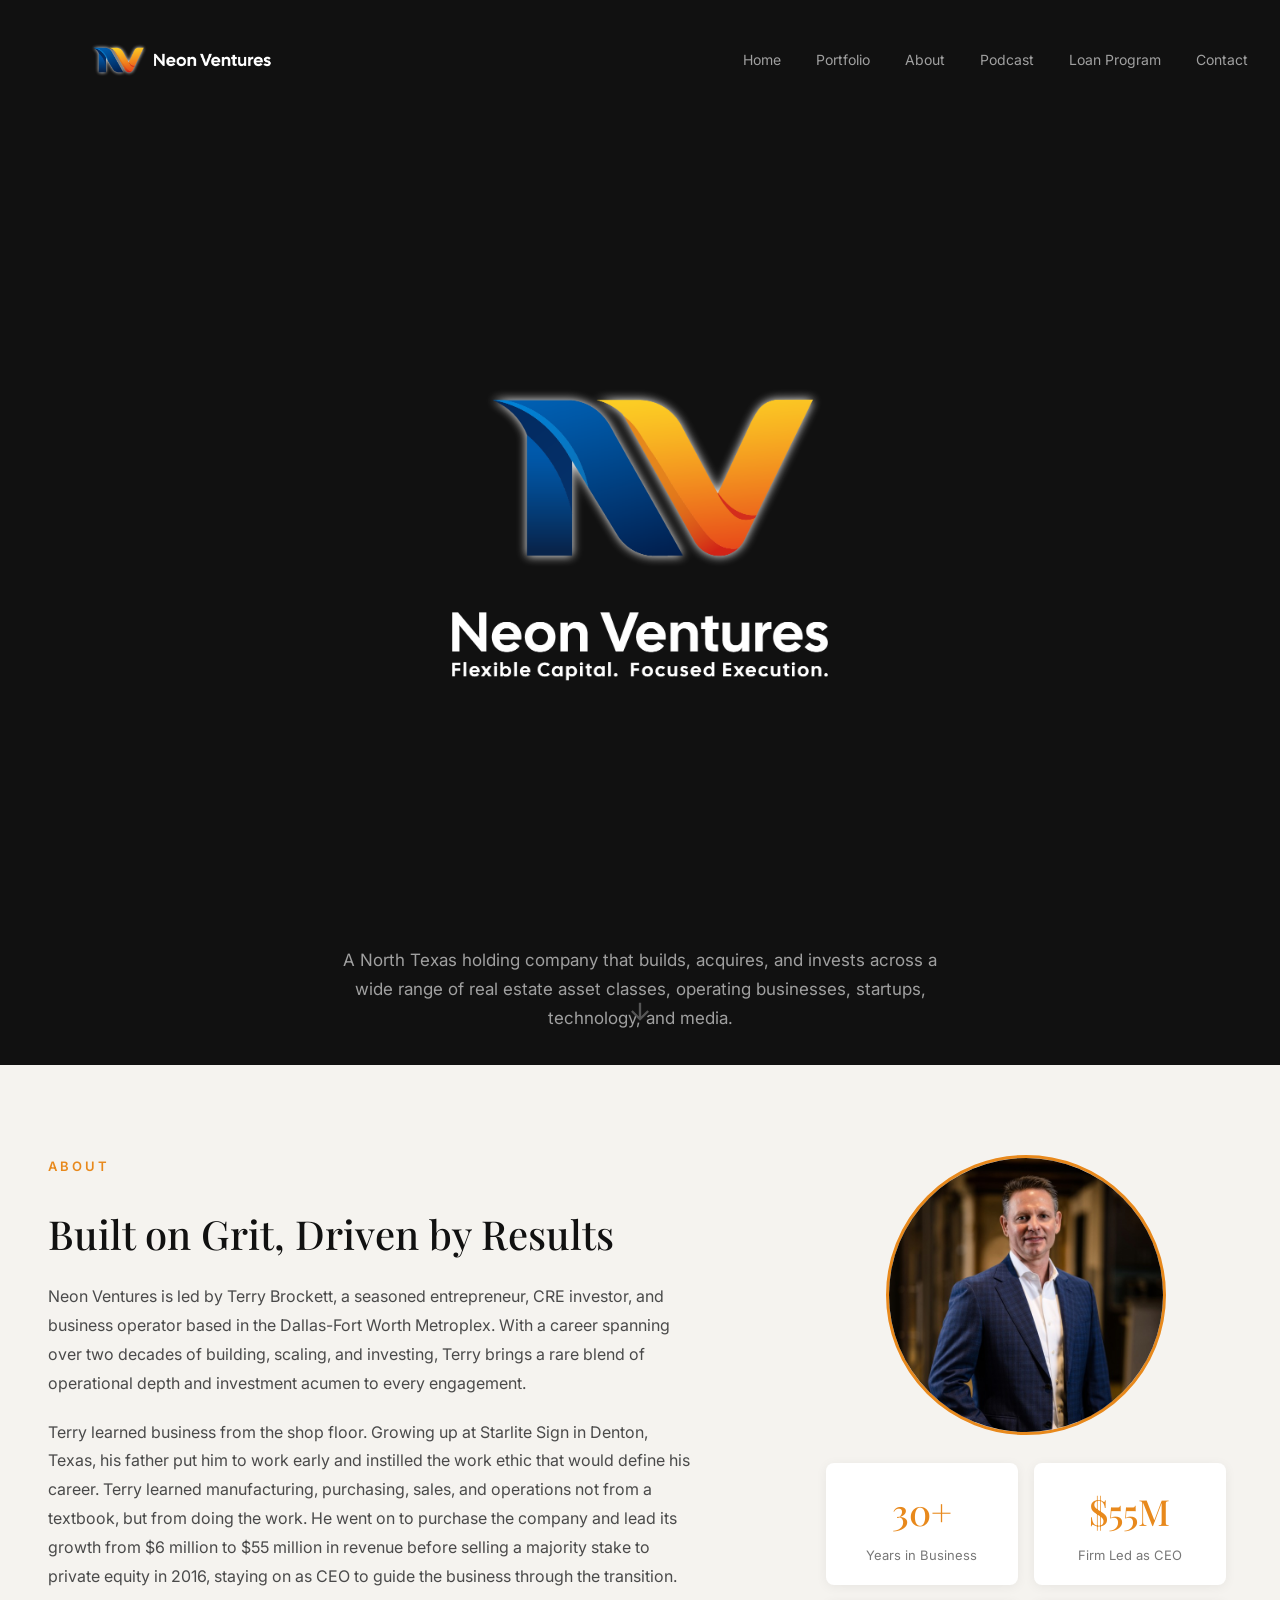
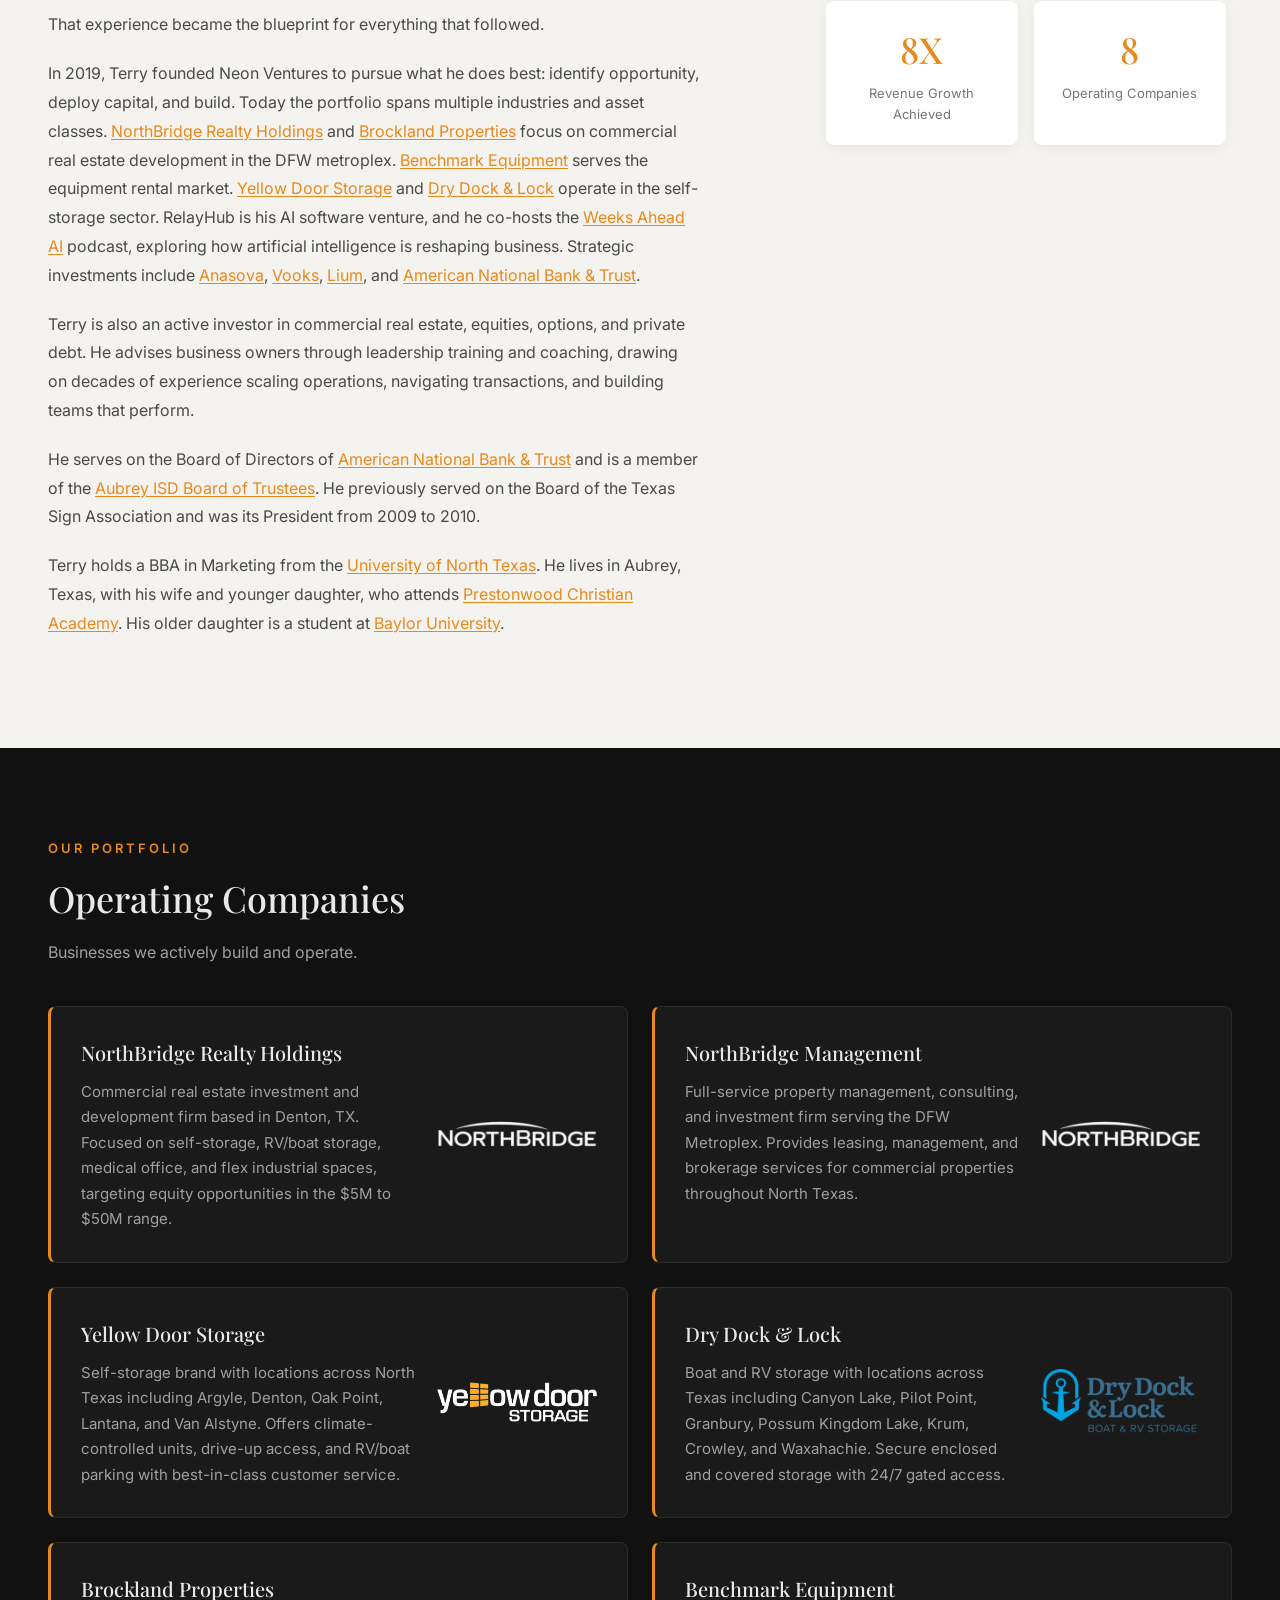
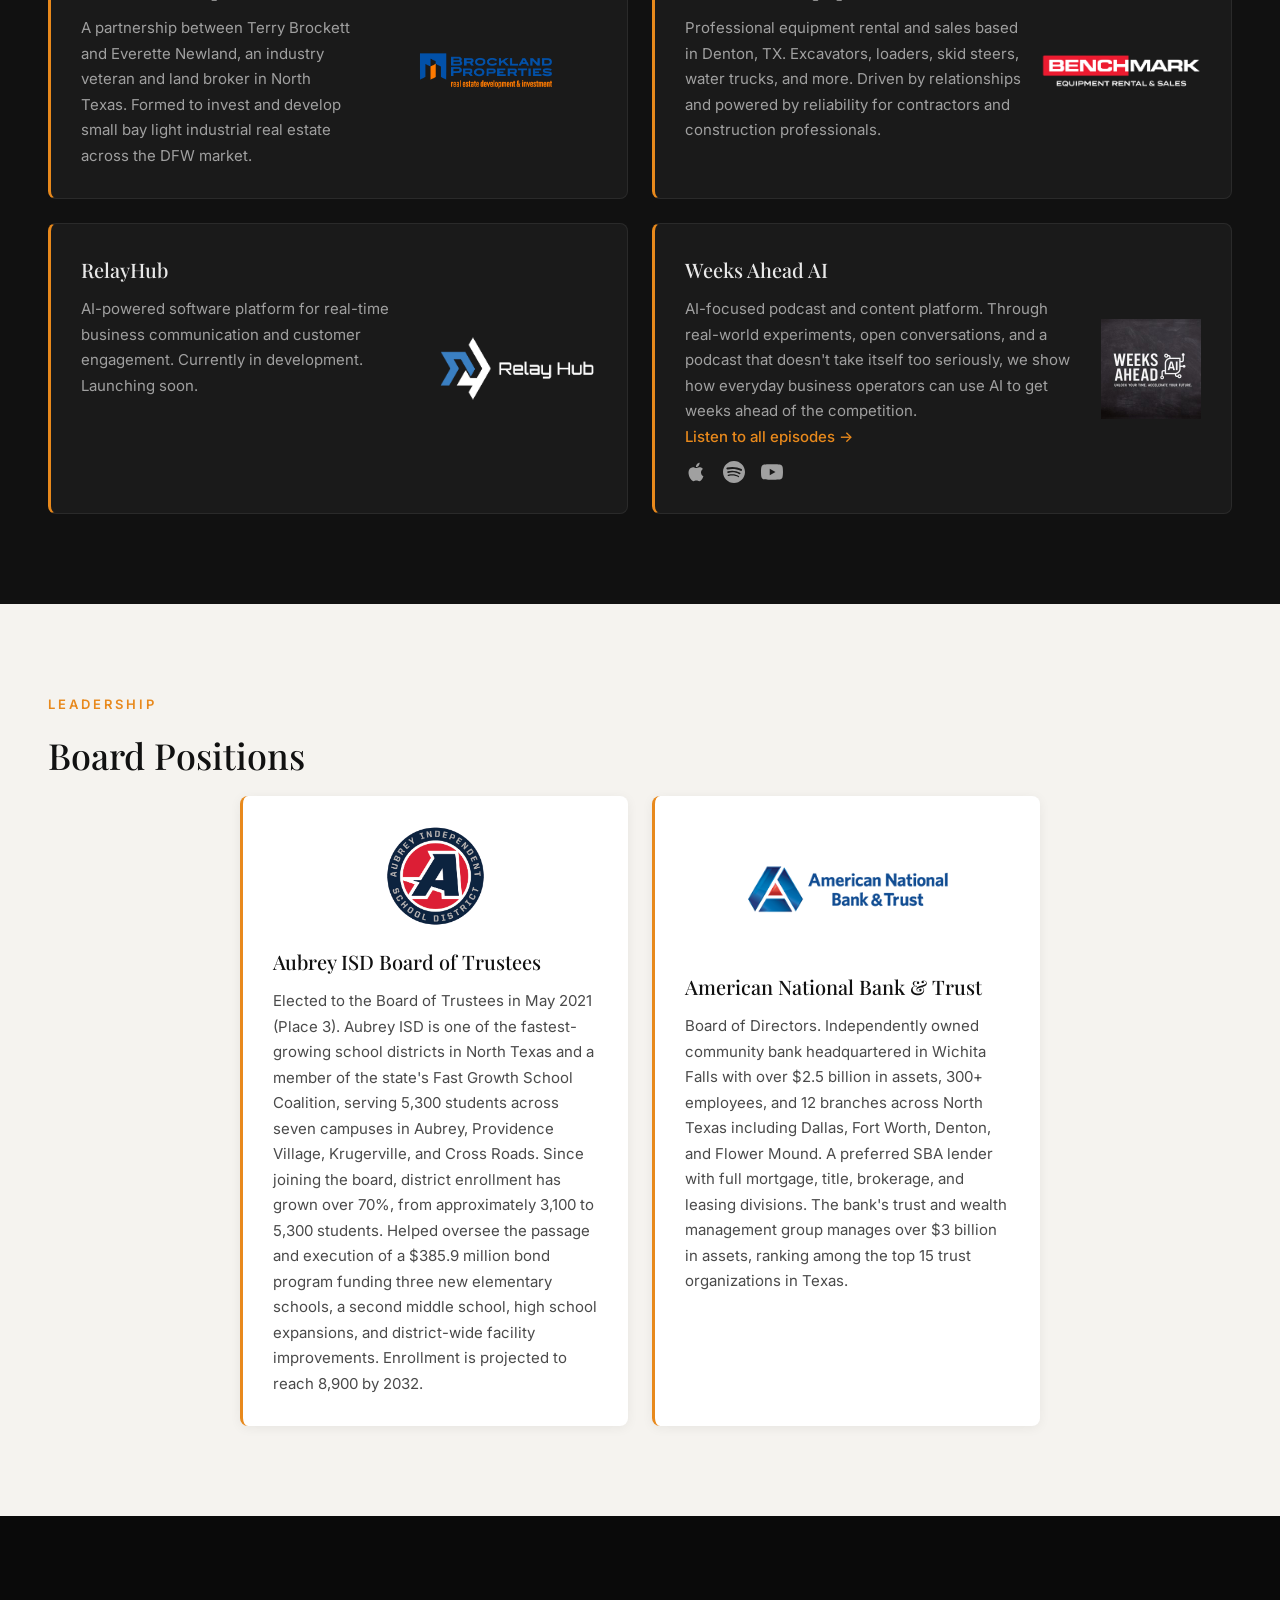
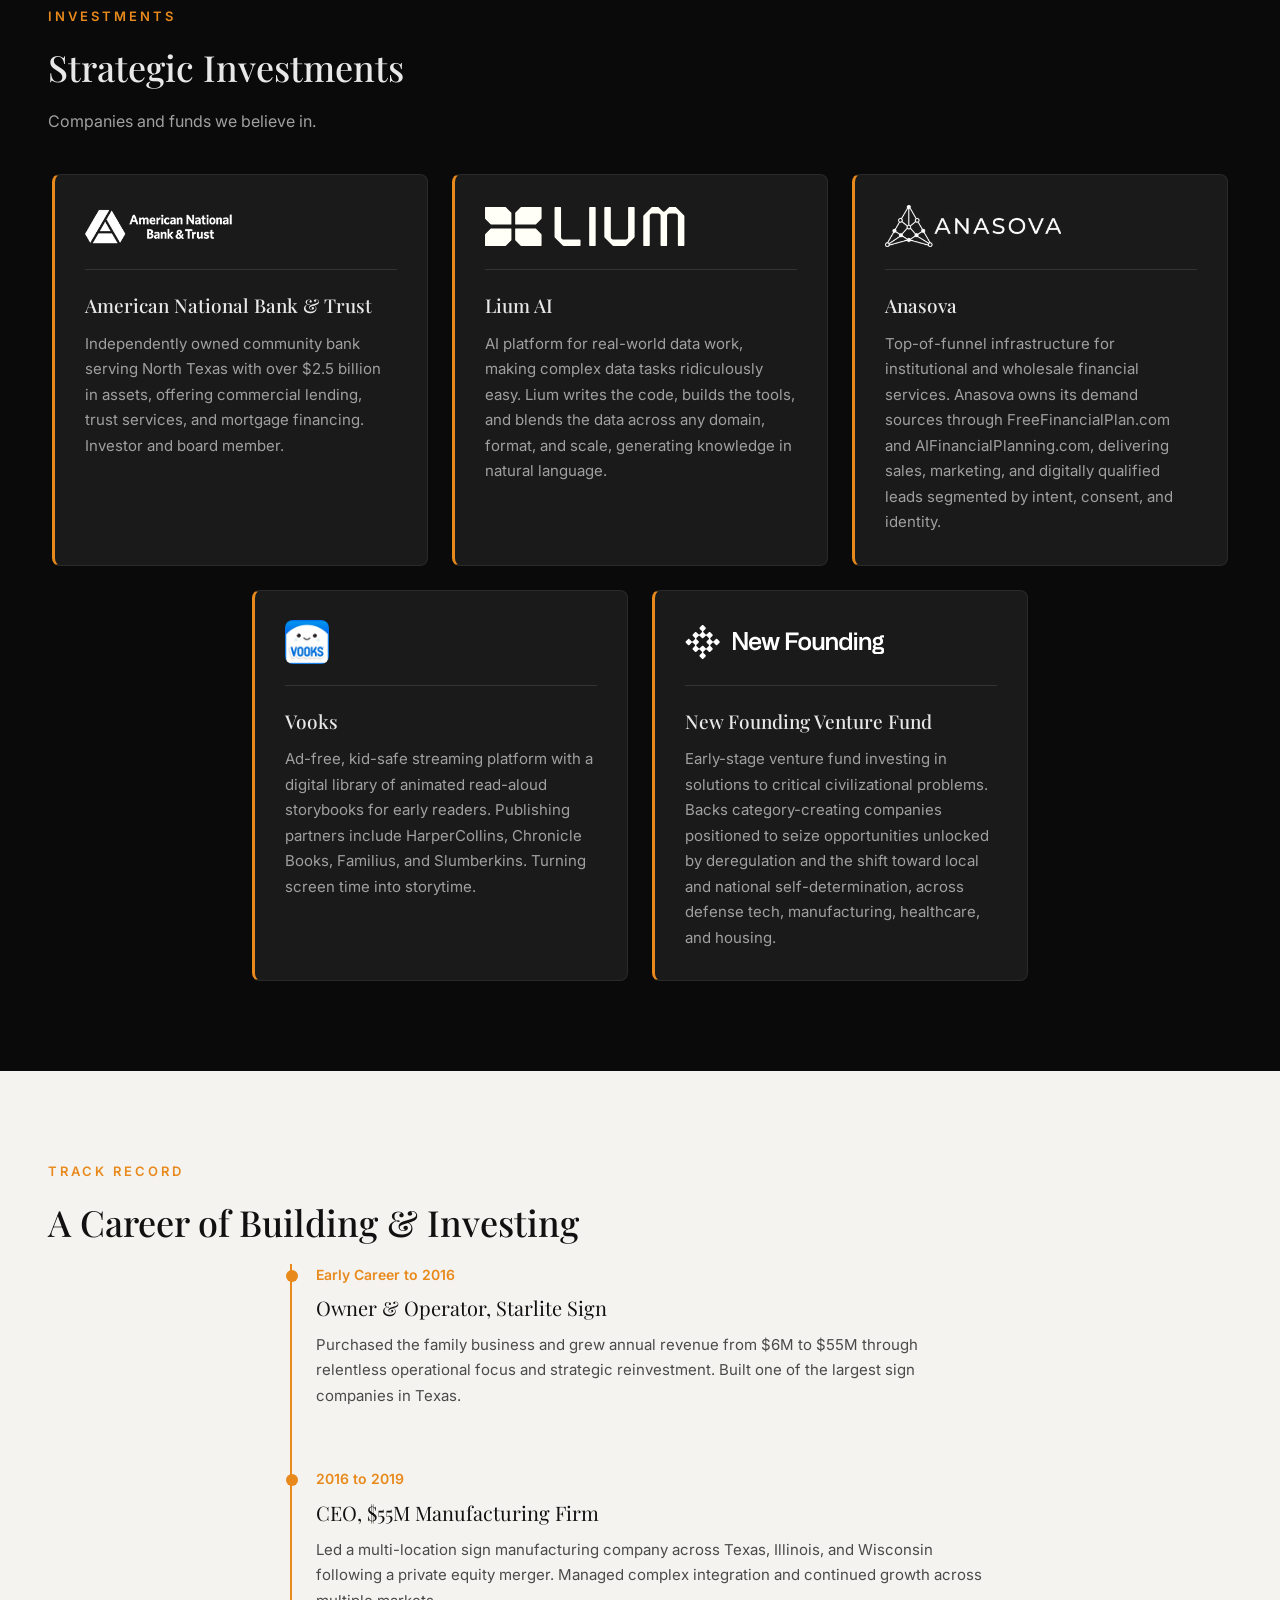
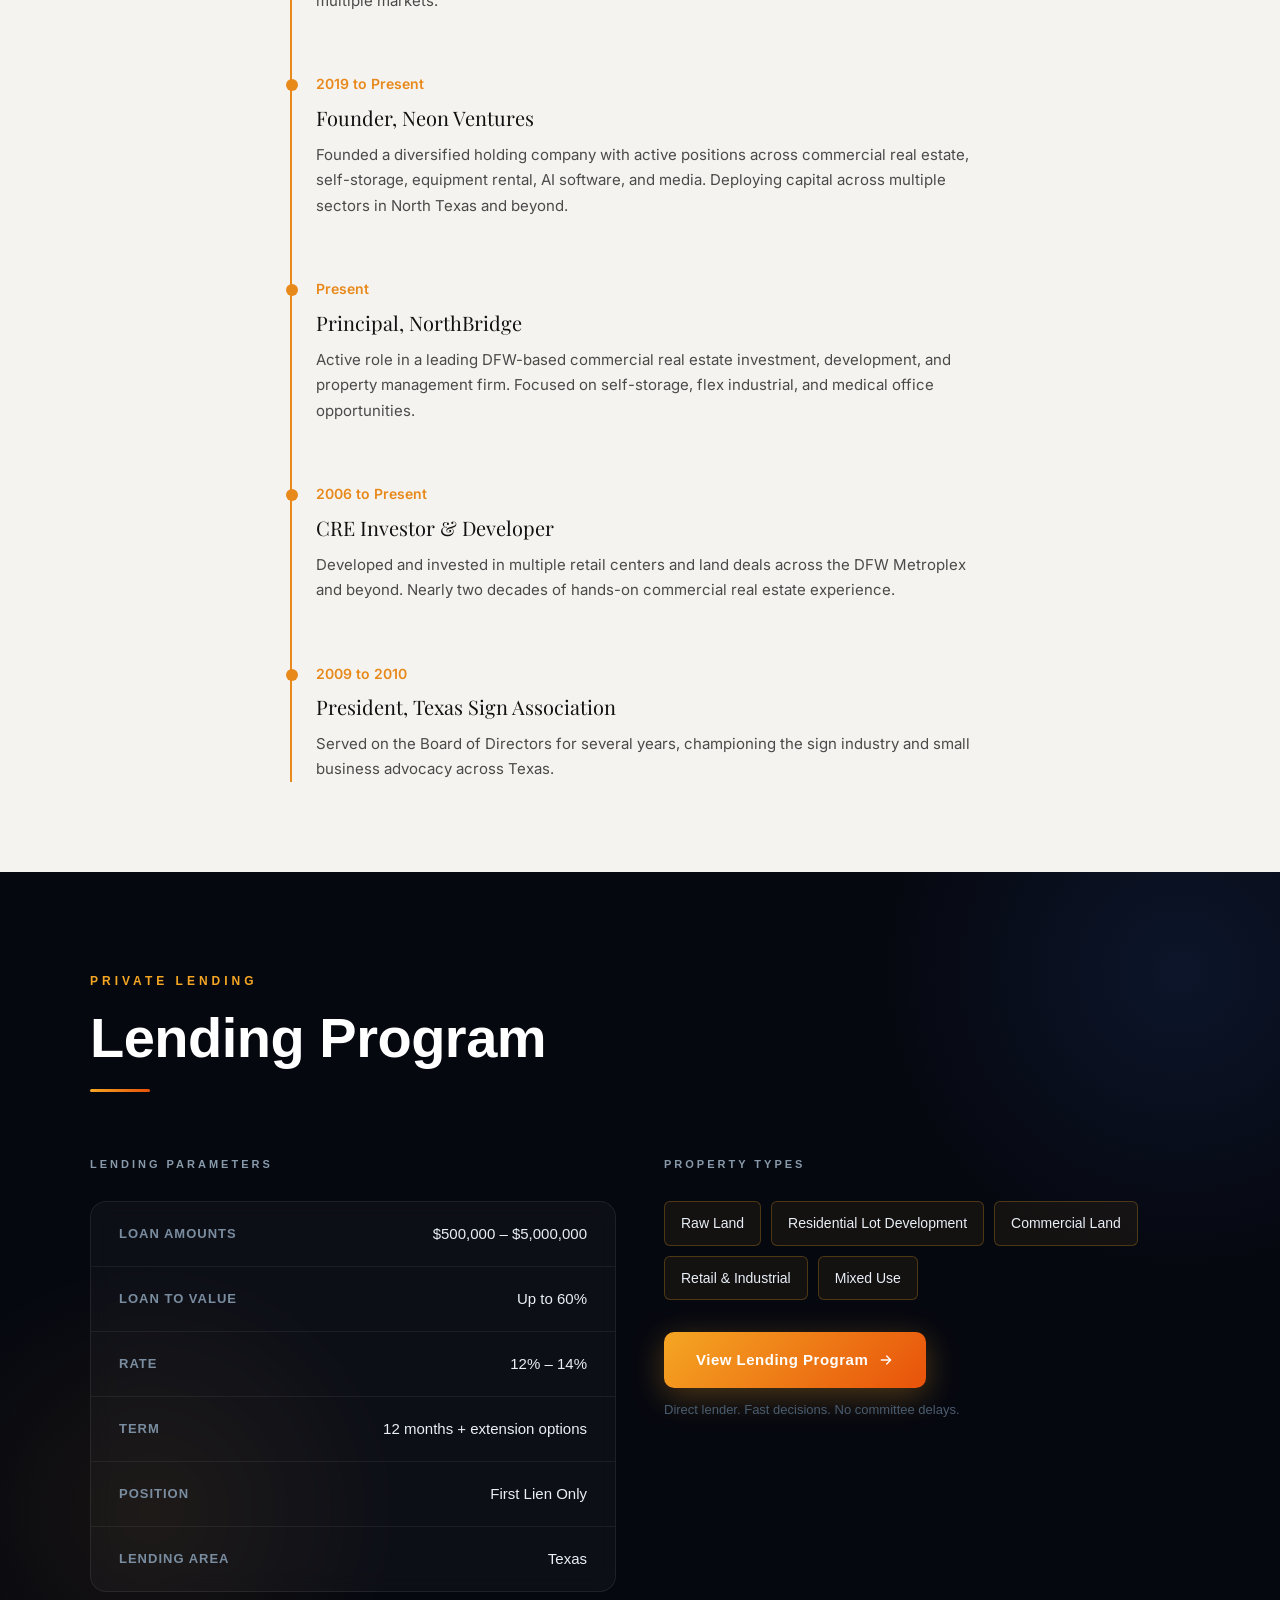
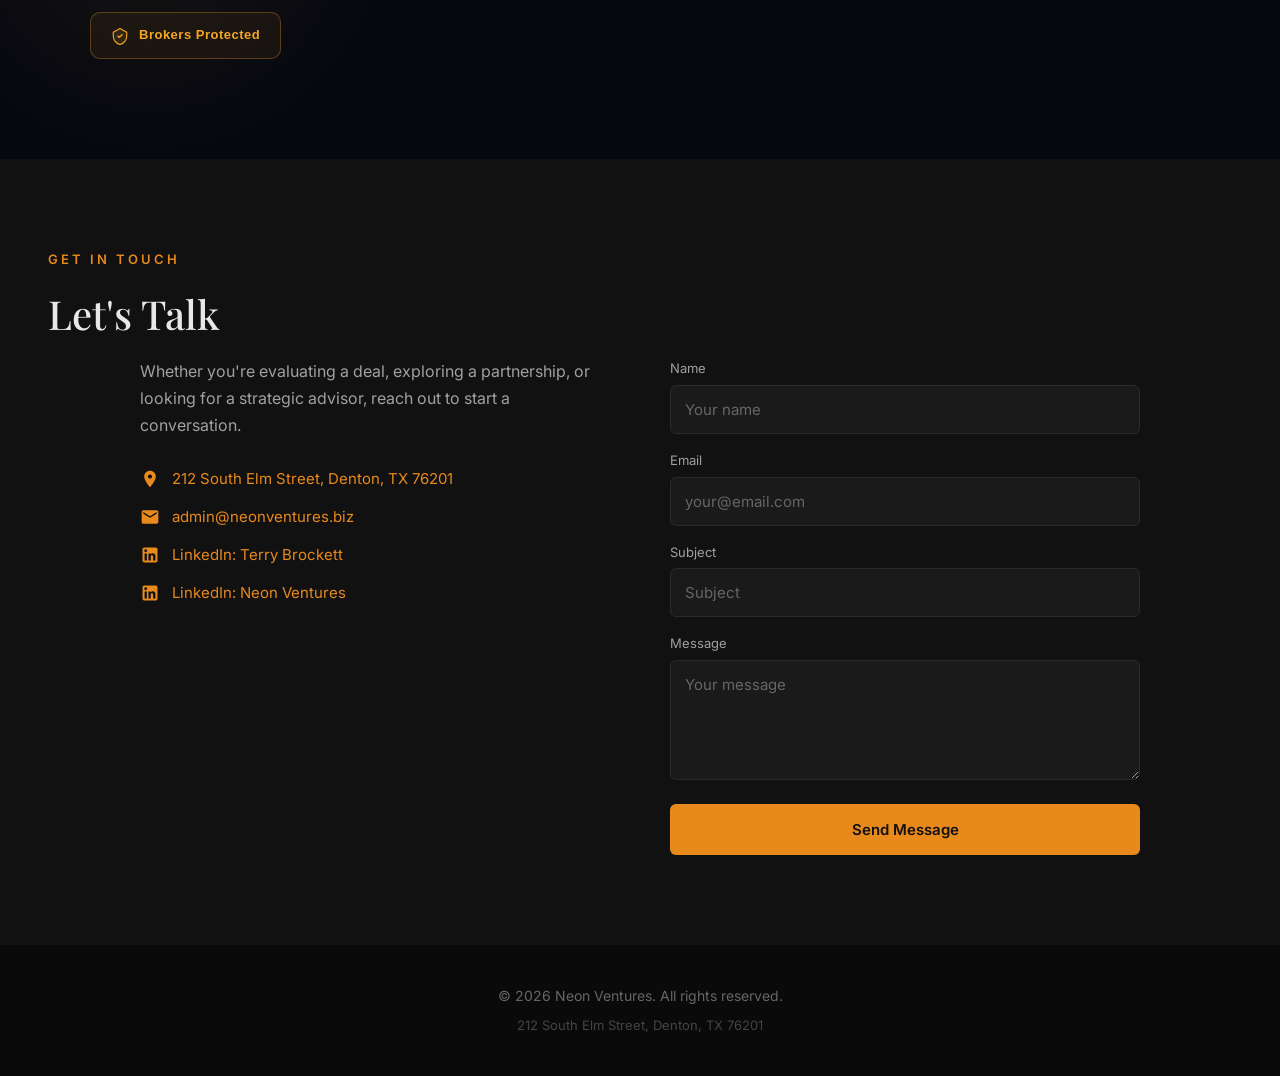
==== commit 2b958b18: "Add Vooks publishing partners to portfolio card Co-Authored-By: Claude Opus 5 (1M context) <noreply@" ====
--- a/index.html
+++ b/index.html
@@ -264,7 +264,7 @@
           <a href="https://vooks.com" target="_blank" rel="noopener noreferrer"><img src="vooks-logo.jpeg" alt="Vooks" class="inv-logo-tile"></a>
         </div>
         <h3><a href="https://vooks.com" target="_blank" rel="noopener noreferrer">Vooks</a></h3>
-        <p>Ad-free, kid-safe streaming platform with a digital library of animated read-aloud storybooks. Paced narration, read-along text, and sound support early readers and English language learners. Turning screen time into storytime.</p>
+        <p>Ad-free, kid-safe streaming platform with a digital library of animated read-aloud storybooks for early readers. Publishing partners include HarperCollins, Chronicle Books, Familius, and Slumberkins. Turning screen time into storytime.</p>
       </div>
       <div class="investment-card">
         <div class="investment-logo">
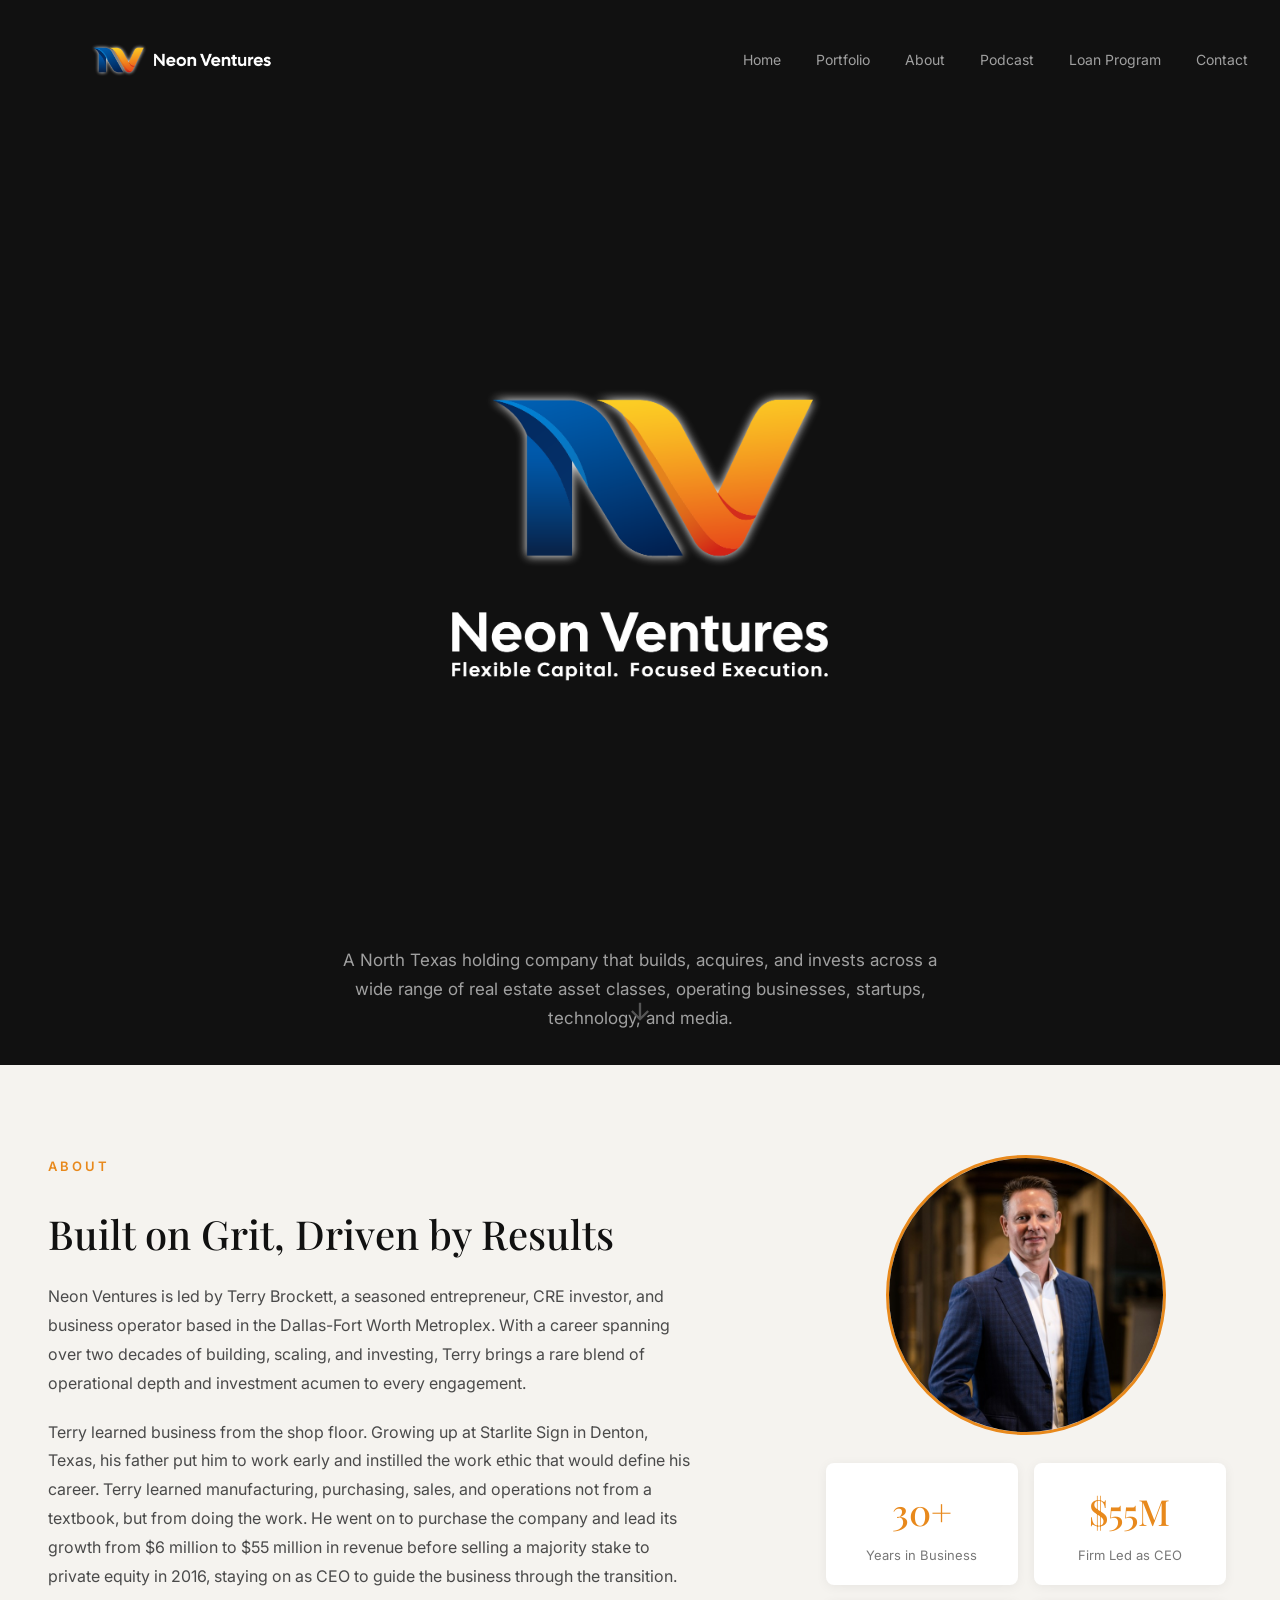
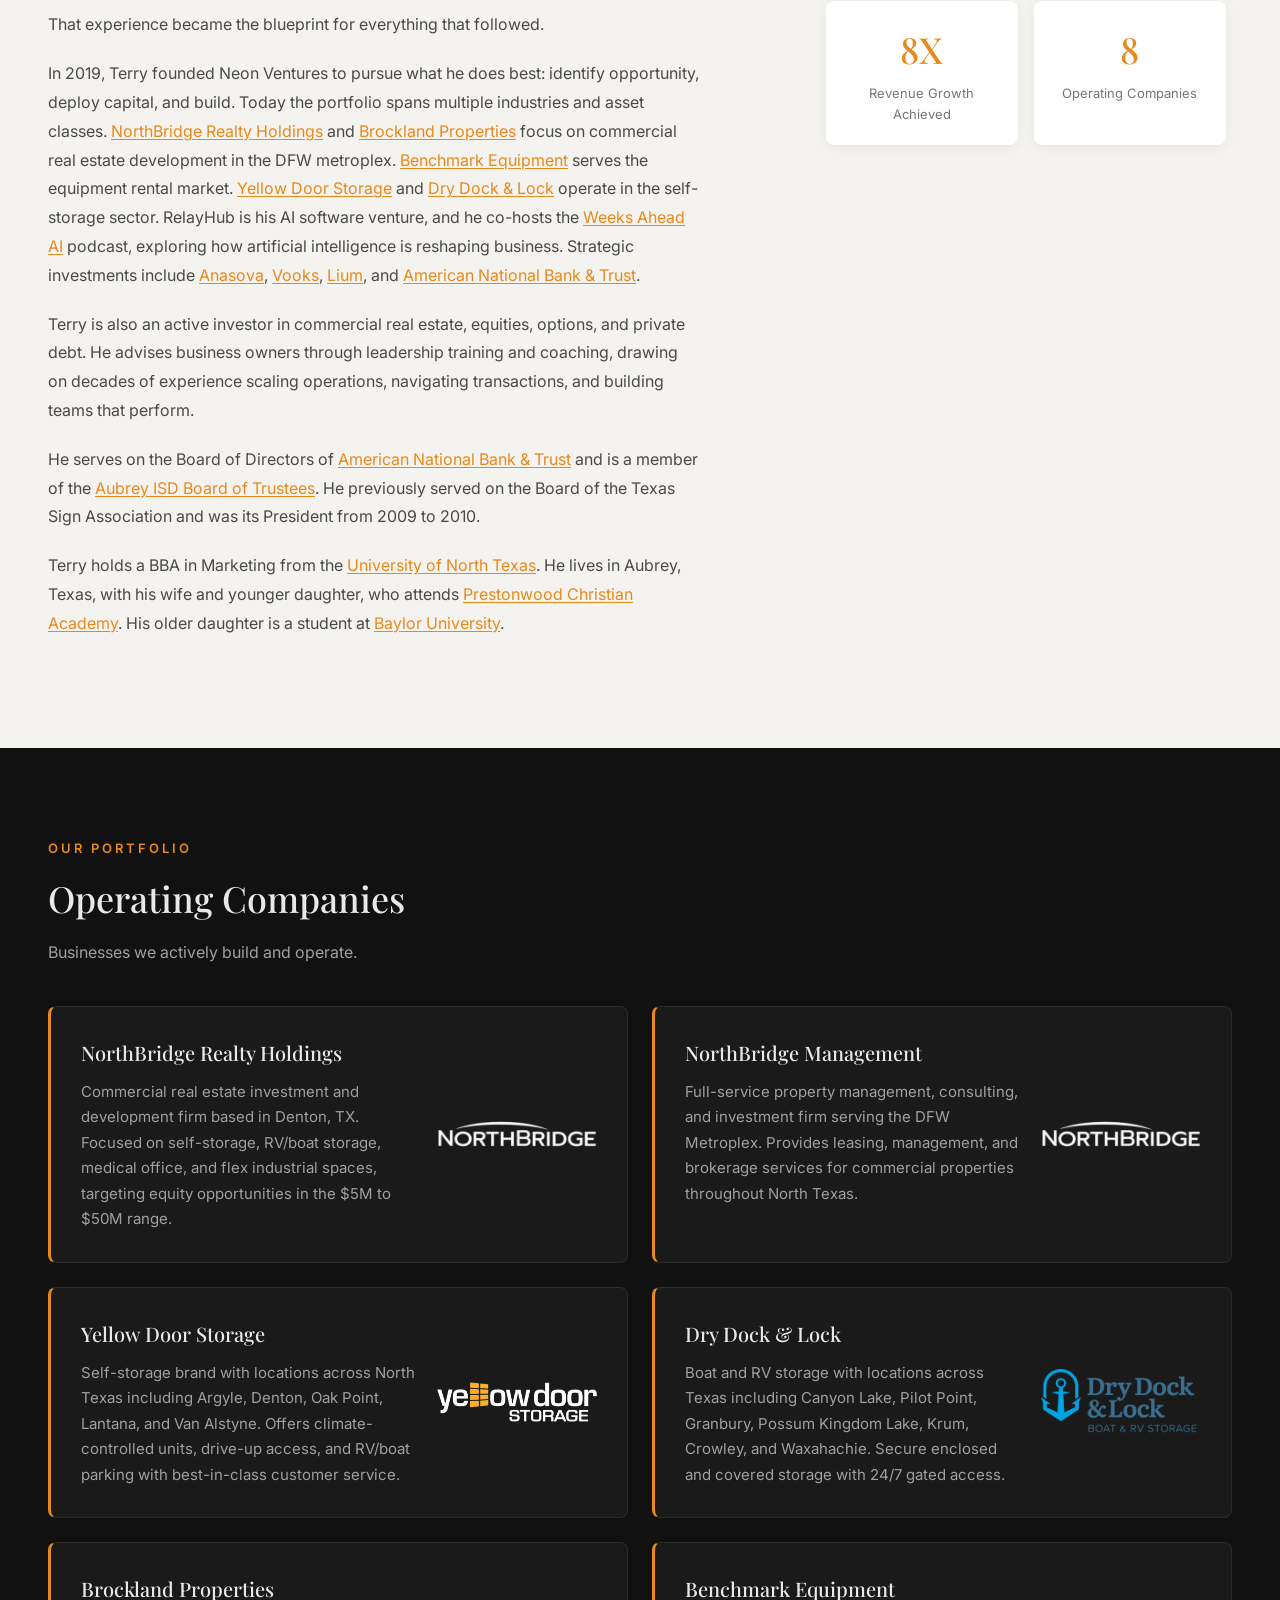
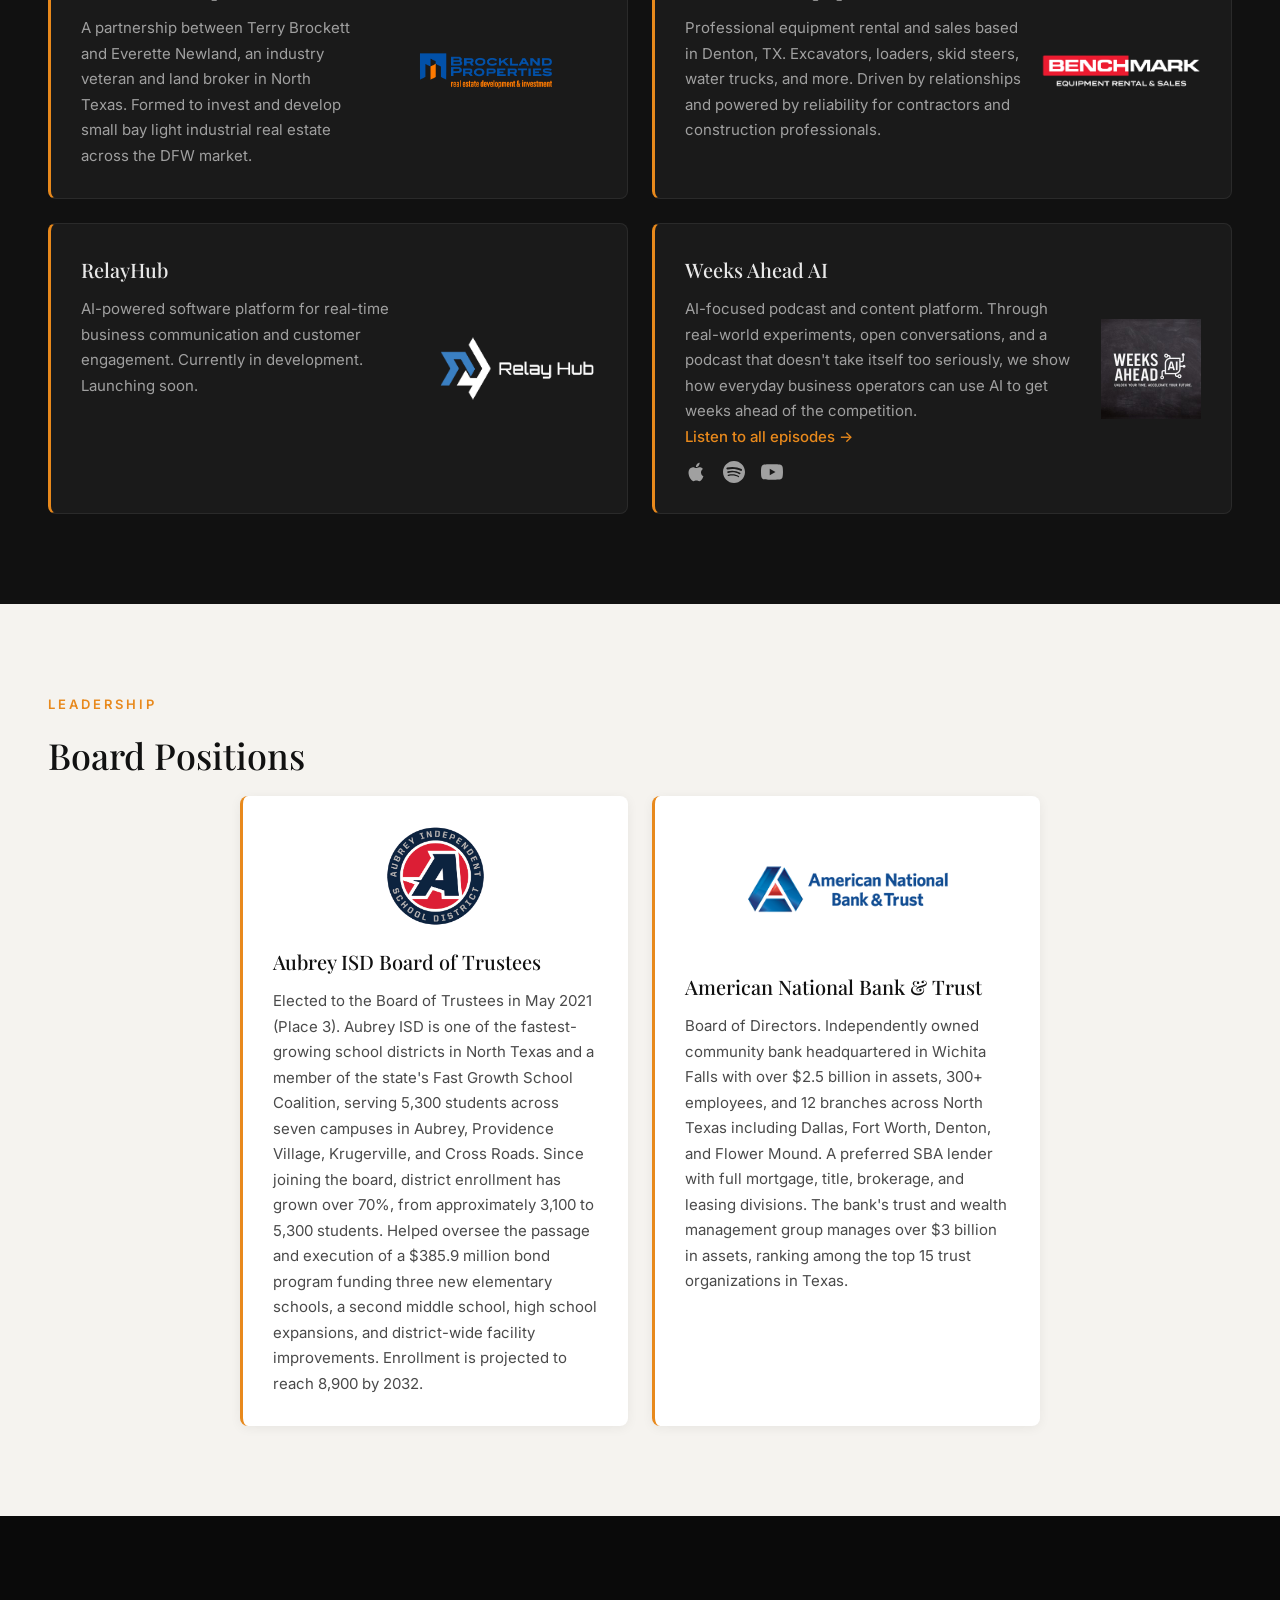
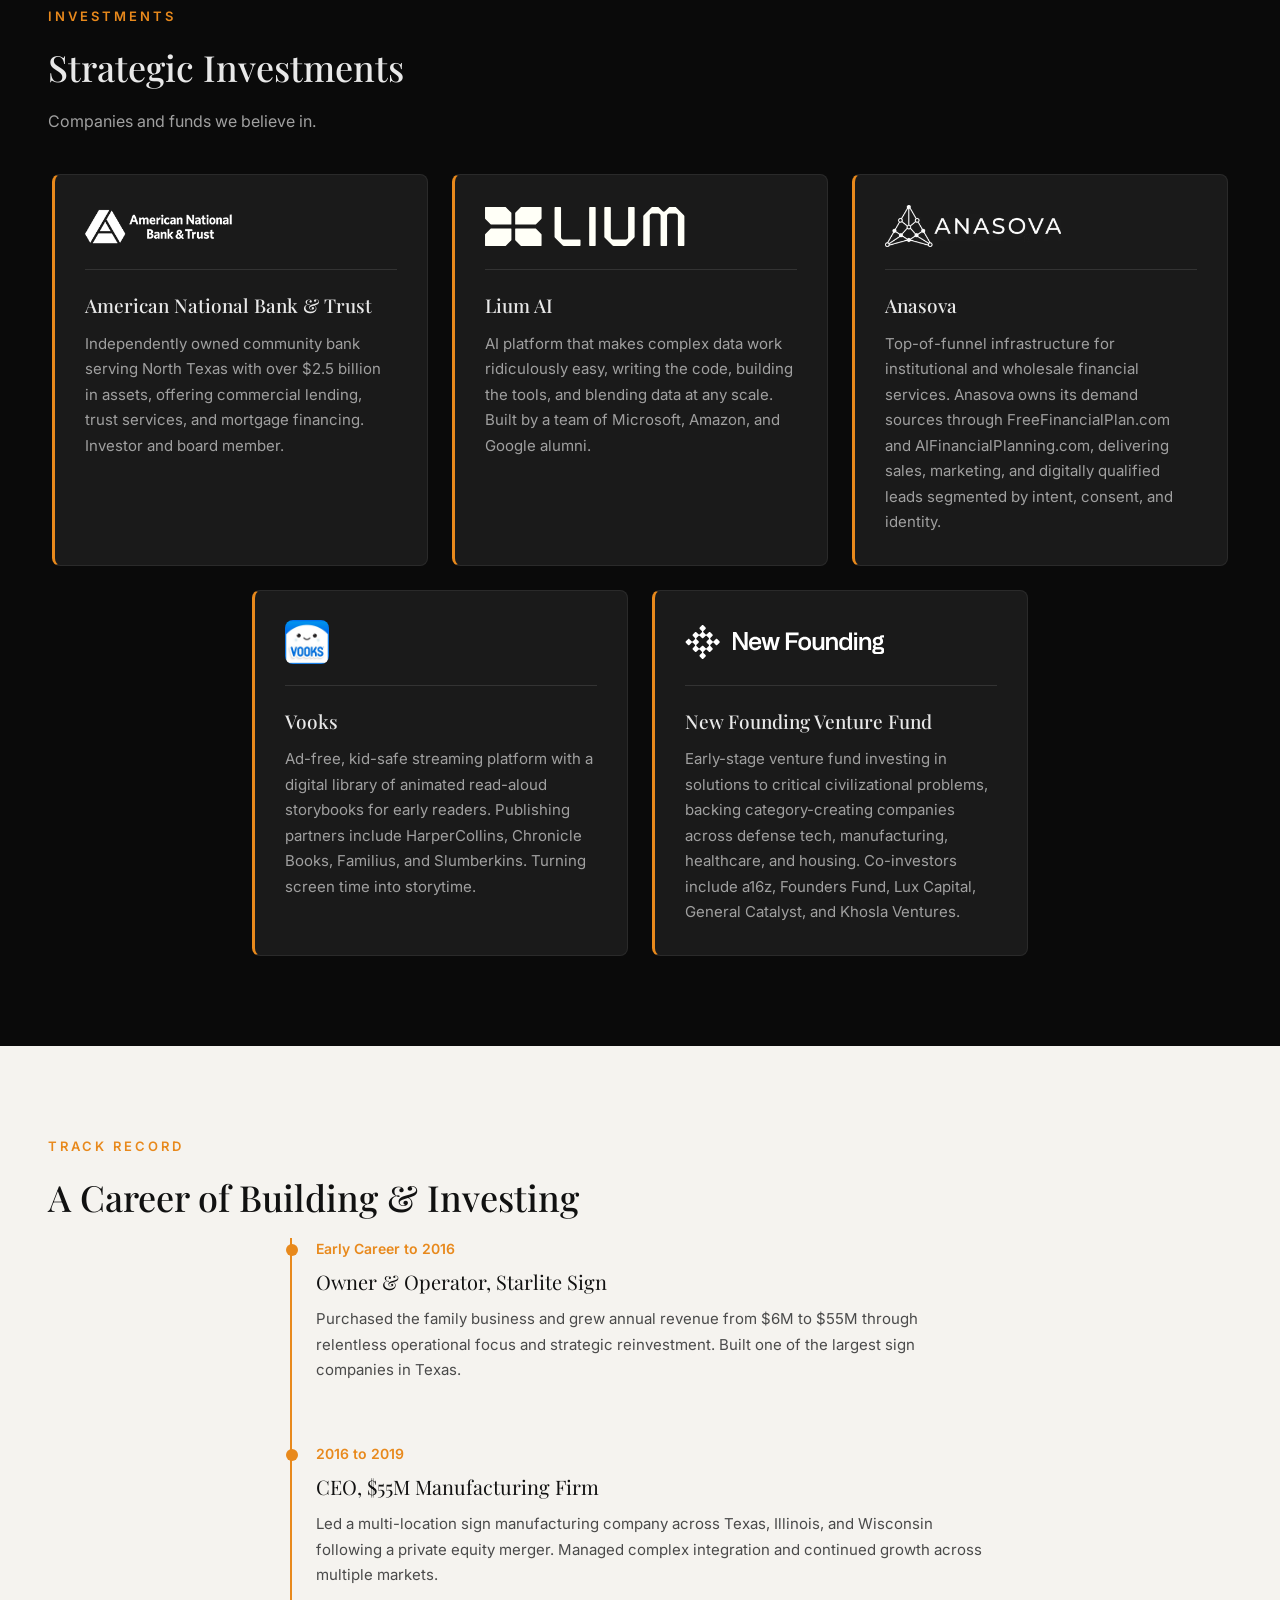
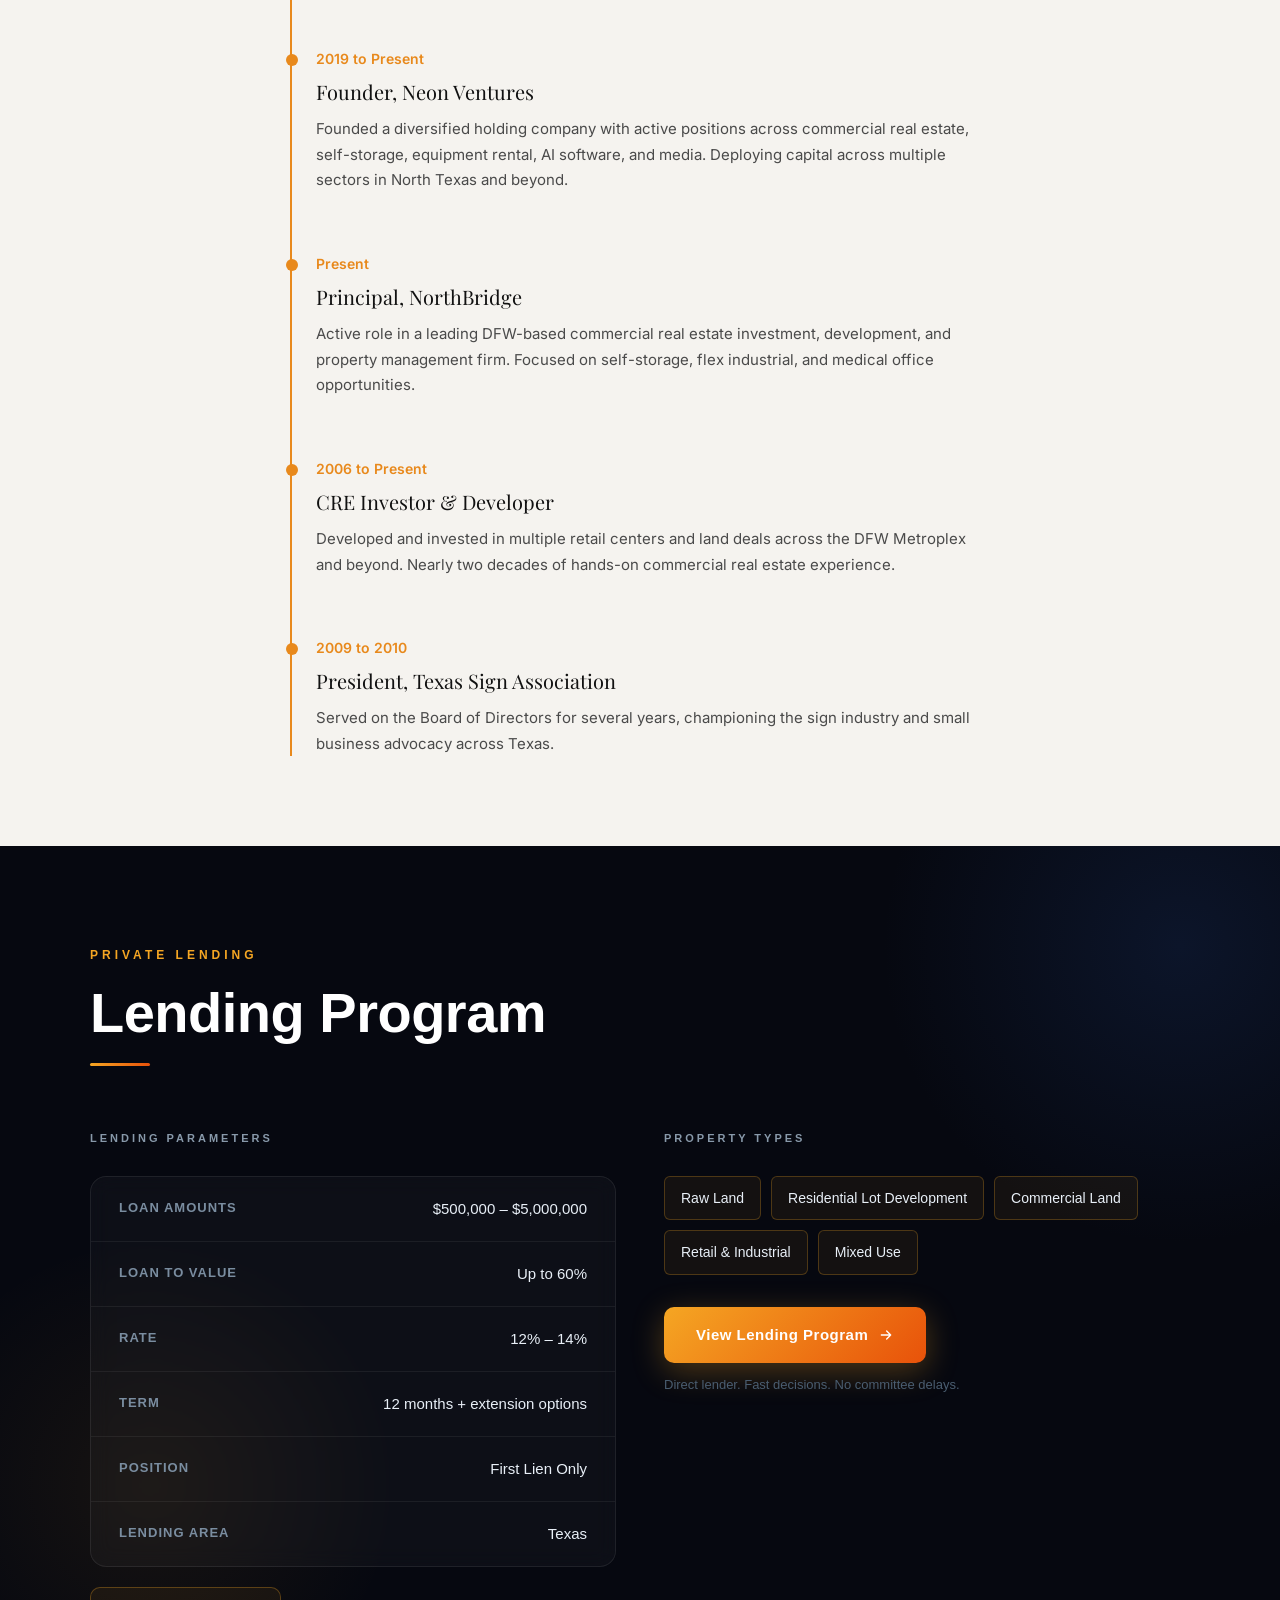
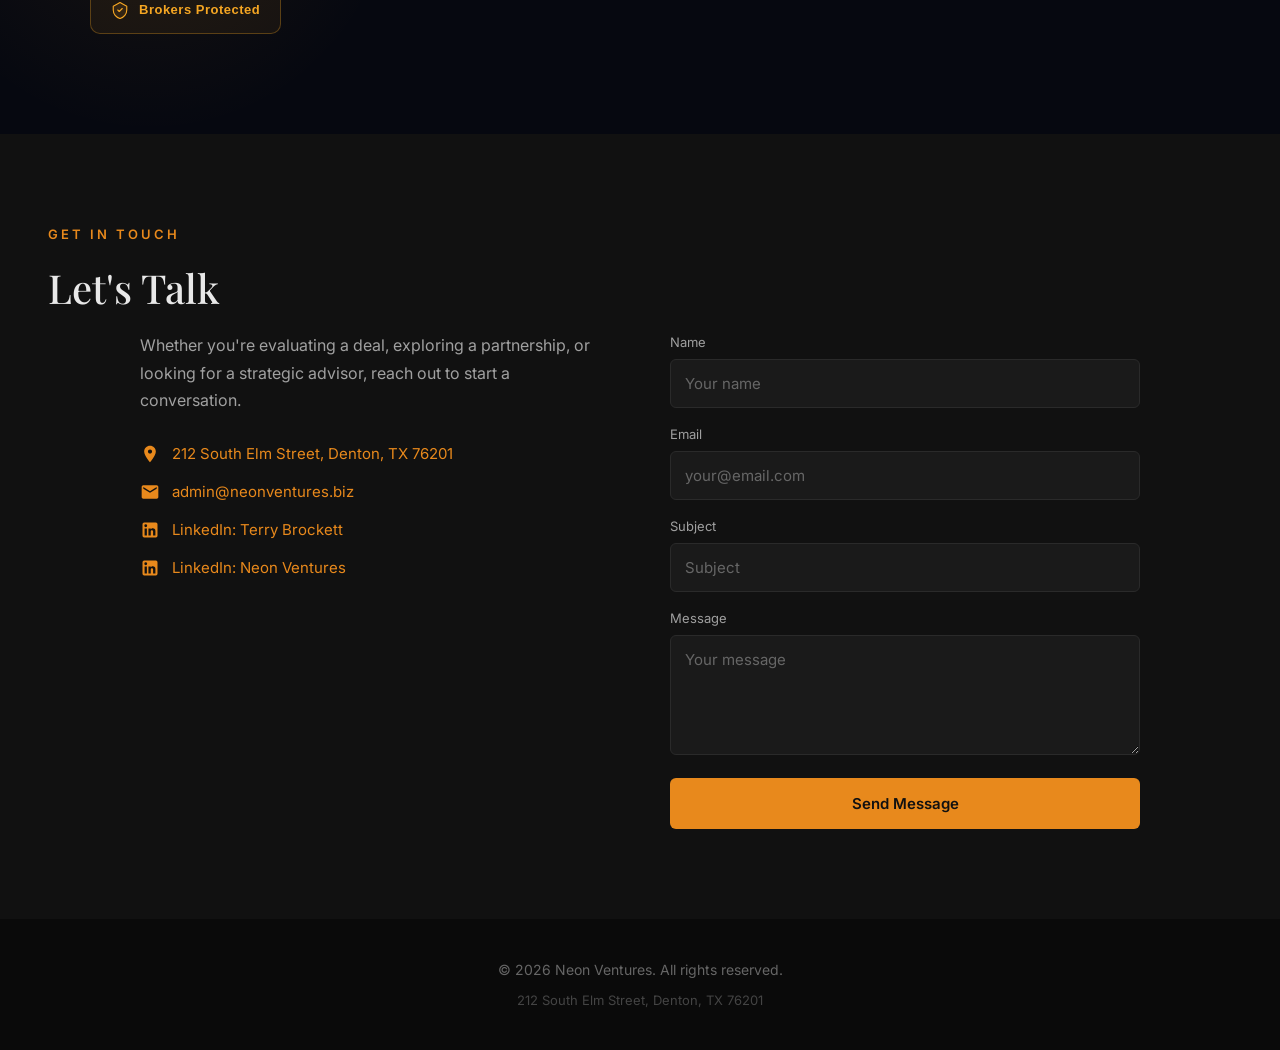
==== commit 6efcc177: "Add credibility markers to Lium and New Founding cards Co-Authored-By: Claude Opus 5 (1M context) <n" ====
--- a/index.html
+++ b/index.html
@@ -250,7 +250,7 @@
           <a href="https://lium.ai" target="_blank" rel="noopener noreferrer"><img src="Lium-Full-Light.svg" alt="Lium AI"></a>
         </div>
         <h3><a href="https://lium.ai" target="_blank" rel="noopener noreferrer">Lium AI</a></h3>
-        <p>AI platform for real-world data work, making complex data tasks ridiculously easy. Lium writes the code, builds the tools, and blends the data across any domain, format, and scale, generating knowledge in natural language.</p>
+        <p>AI platform that makes complex data work ridiculously easy, writing the code, building the tools, and blending data at any scale. Built by a team of Microsoft, Amazon, and Google alumni.</p>
       </div>
       <div class="investment-card">
         <div class="investment-logo">
@@ -271,7 +271,7 @@
           <a href="https://www.newfounding.com/venture" target="_blank" rel="noopener noreferrer"><img src="New_Founding_Logo.svg" alt="New Founding"></a>
         </div>
         <h3><a href="https://www.newfounding.com/venture" target="_blank" rel="noopener noreferrer">New Founding Venture Fund</a></h3>
-        <p>Early-stage venture fund investing in solutions to critical civilizational problems. Backs category-creating companies positioned to seize opportunities unlocked by deregulation and the shift toward local and national self-determination, across defense tech, manufacturing, healthcare, and housing.</p>
+        <p>Early-stage venture fund investing in solutions to critical civilizational problems, backing category-creating companies across defense tech, manufacturing, healthcare, and housing. Co-investors include a16z, Founders Fund, Lux Capital, General Catalyst, and Khosla Ventures.</p>
       </div>
     </div>
   </section>
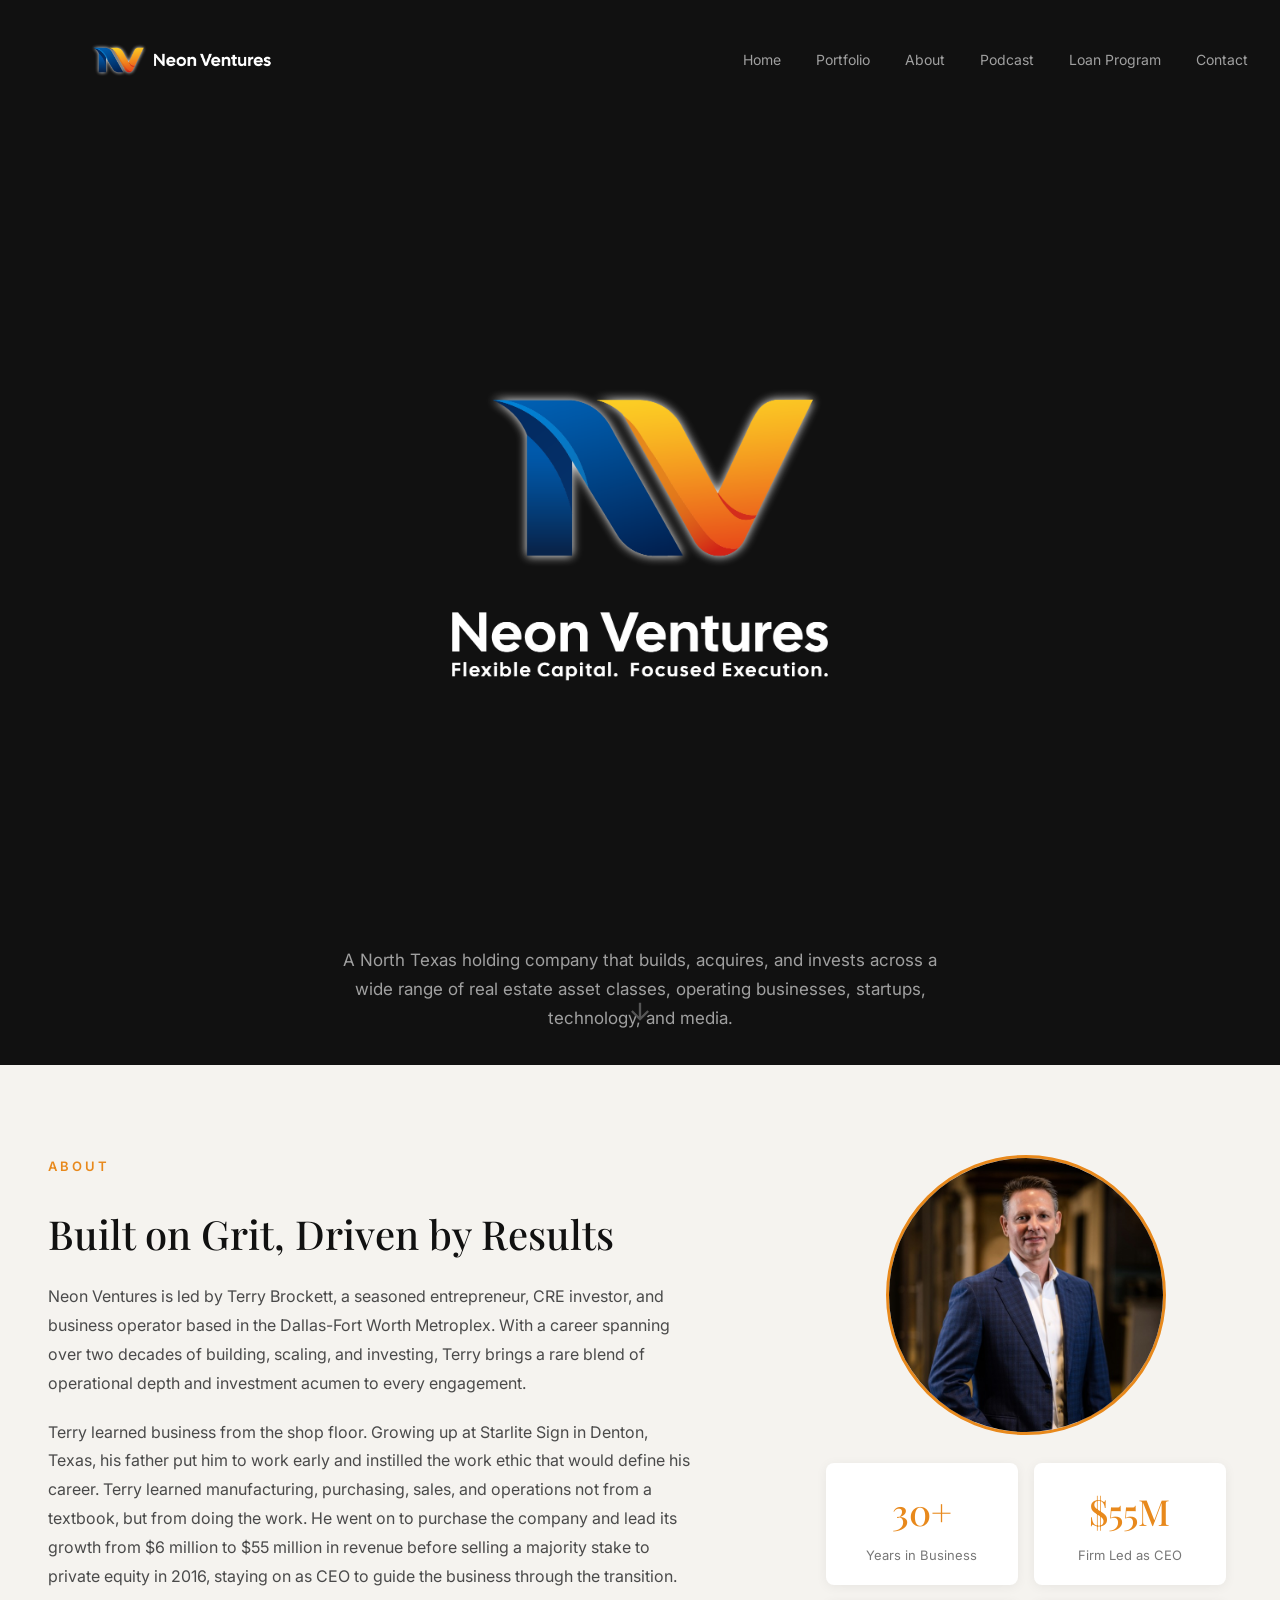
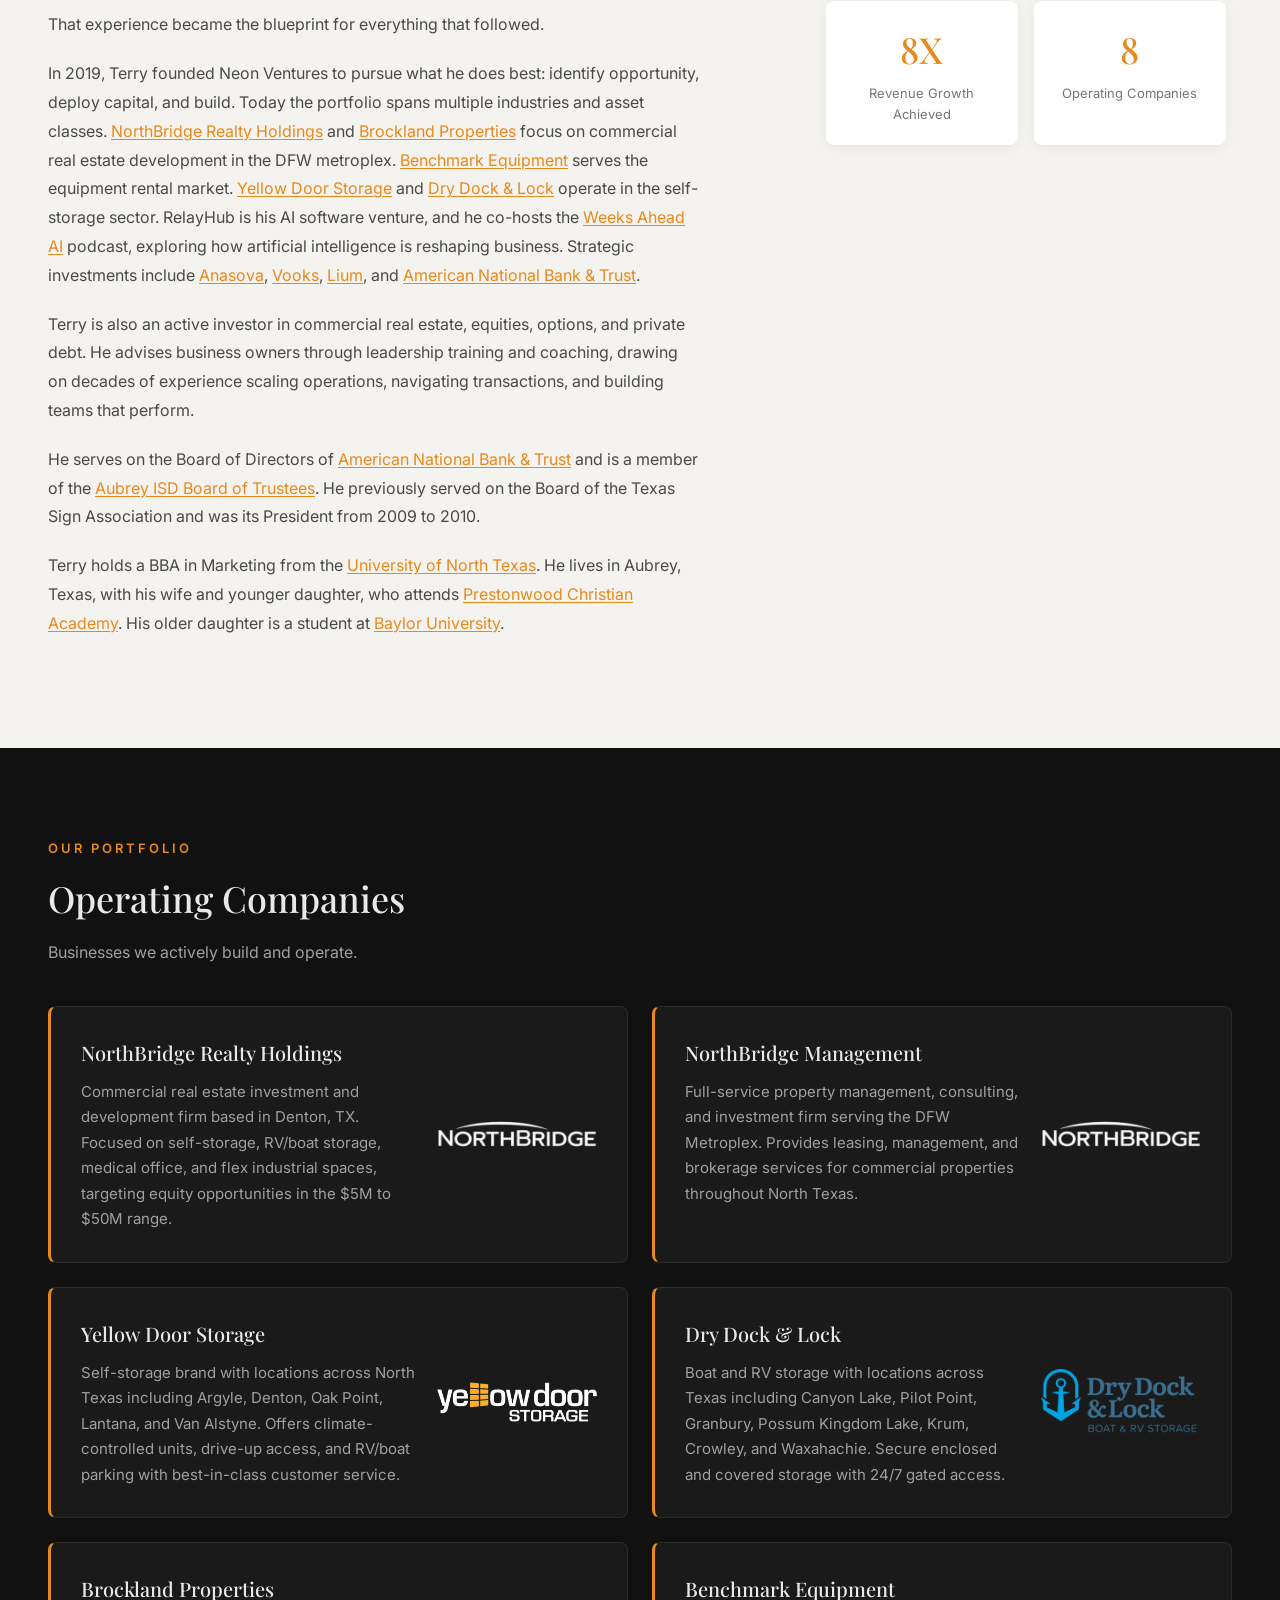
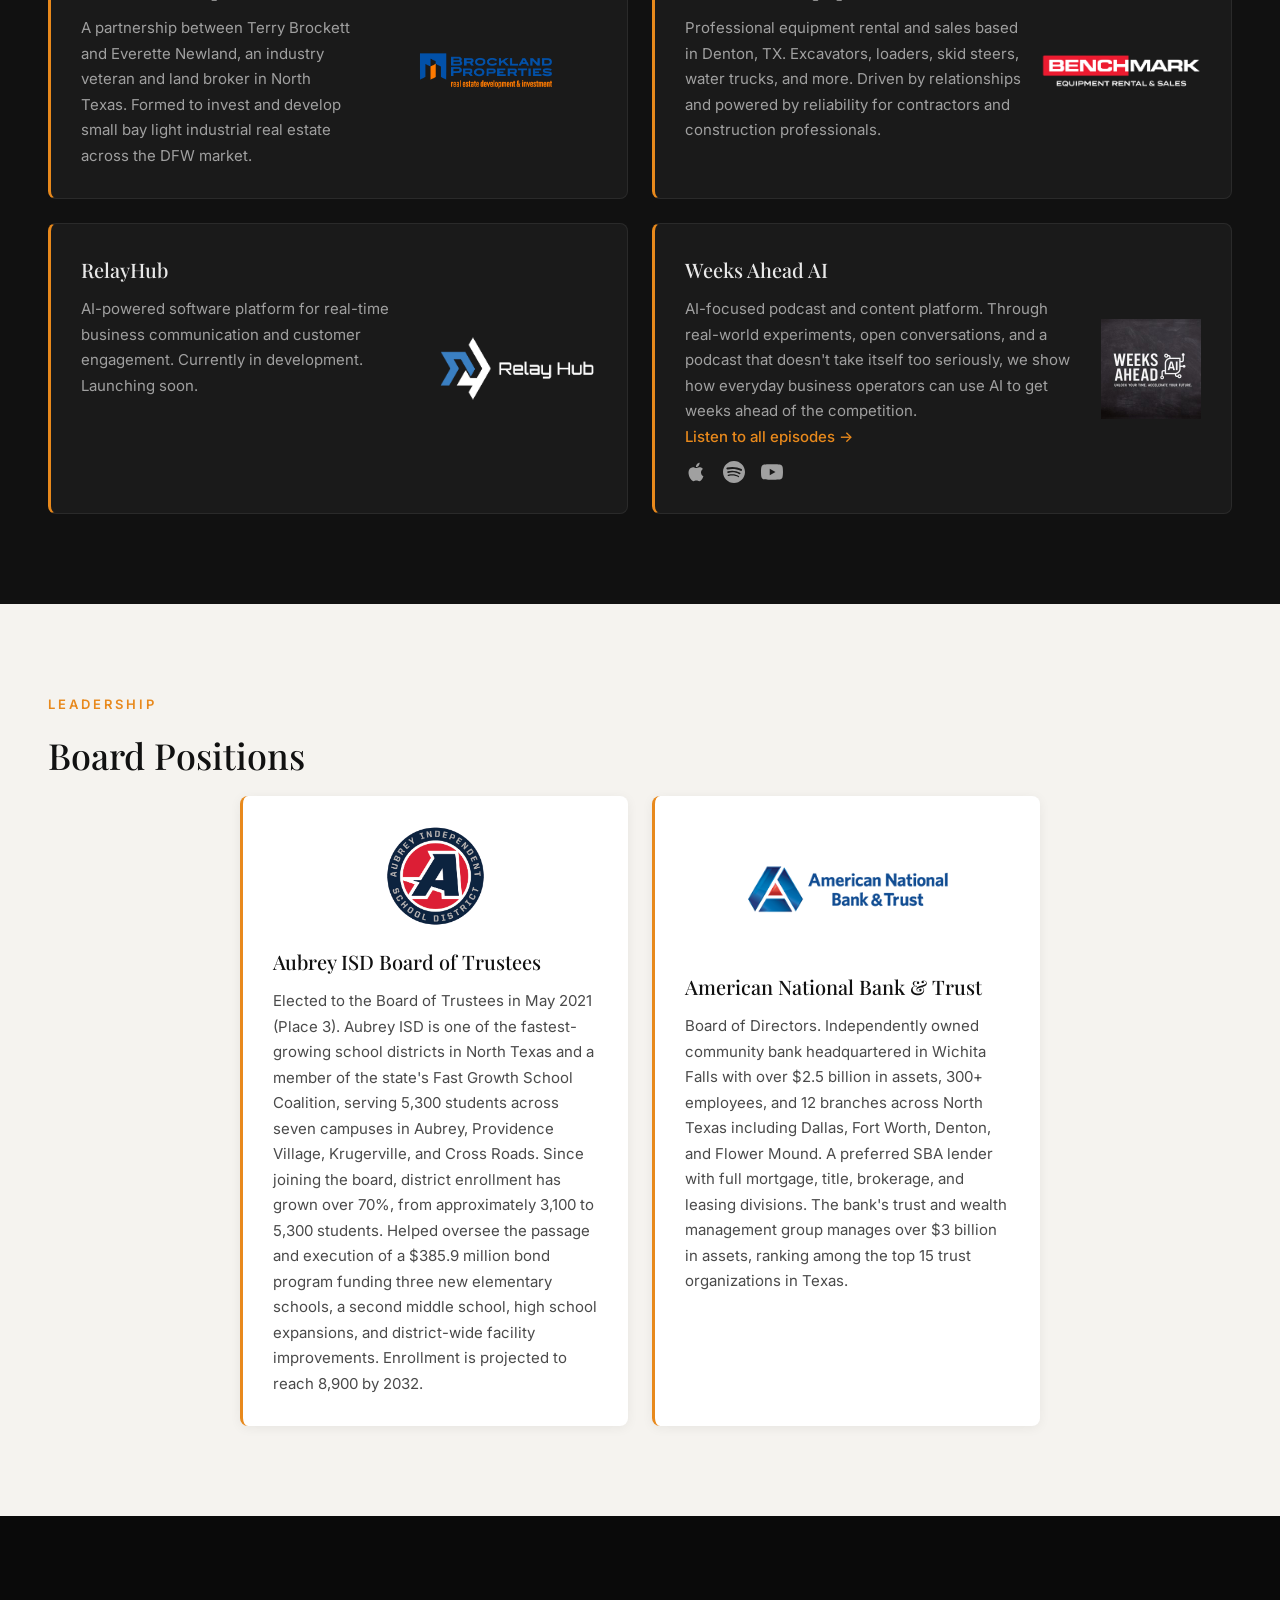
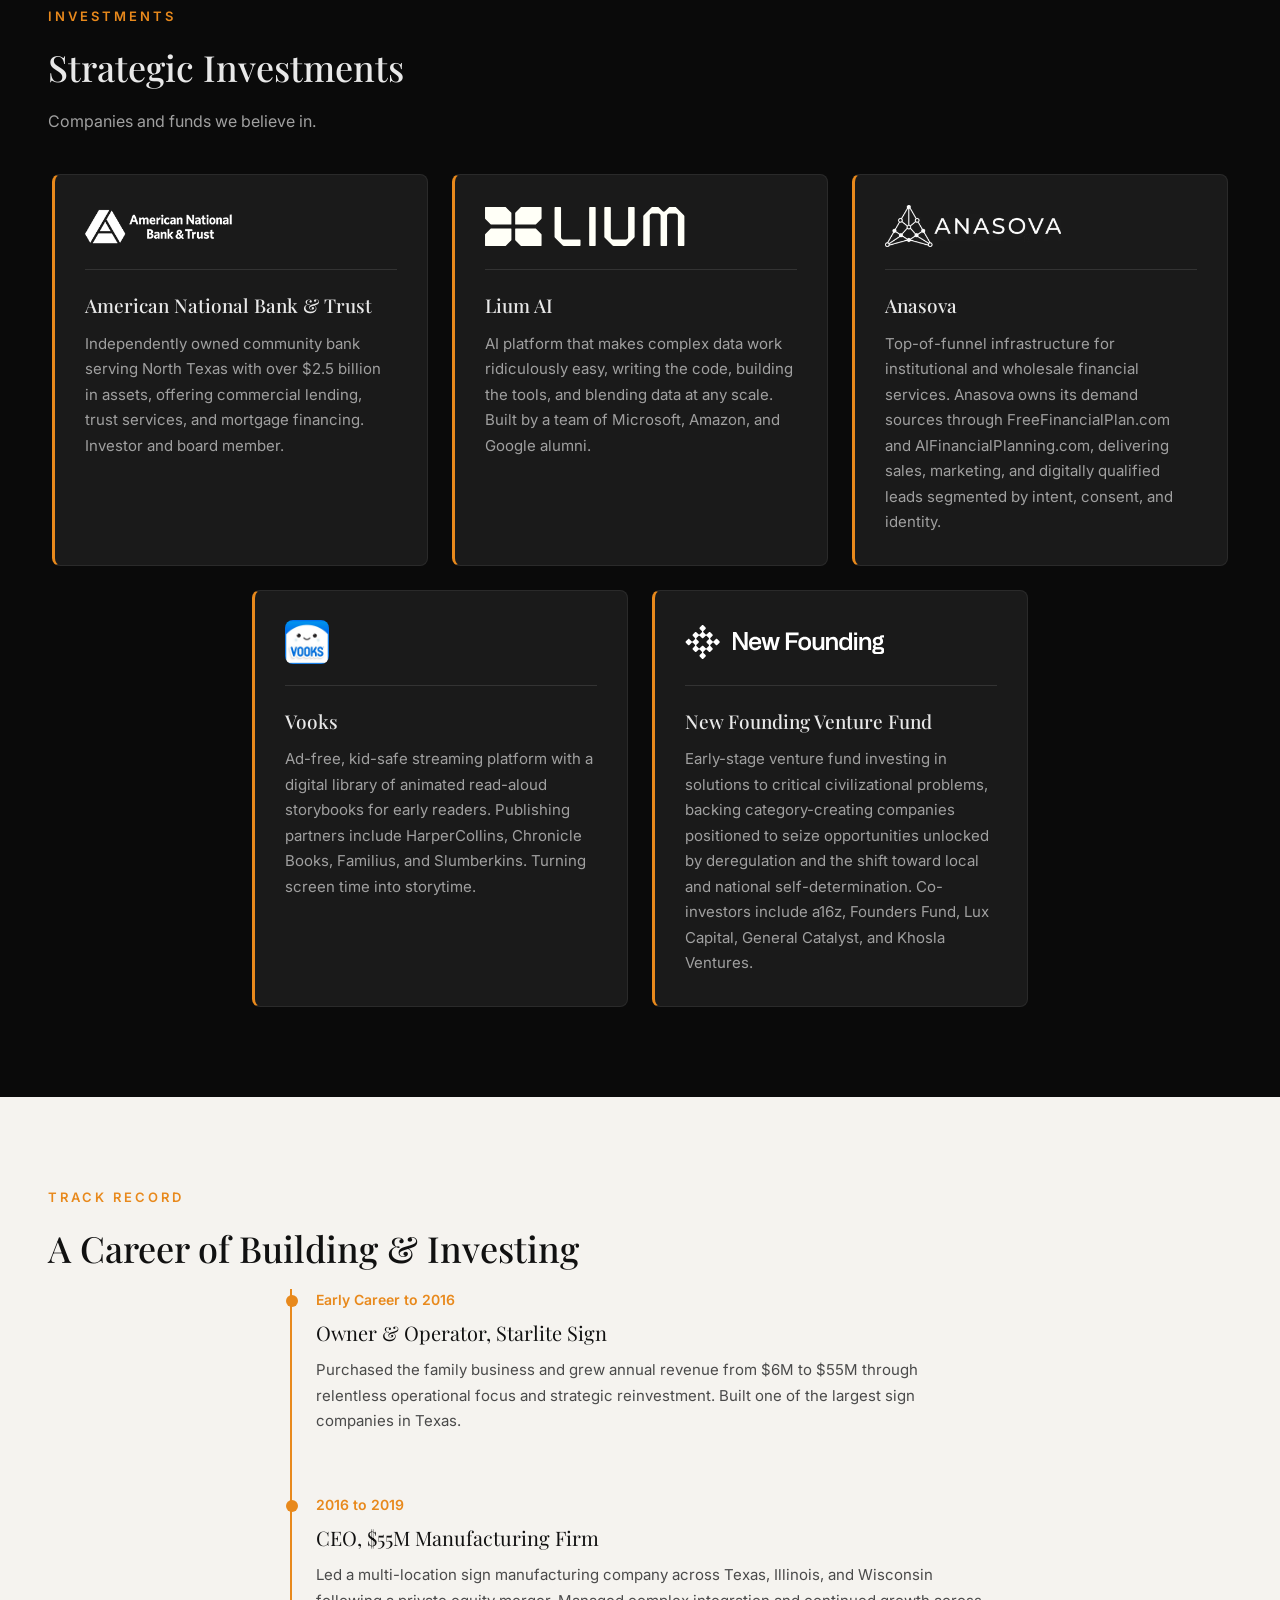
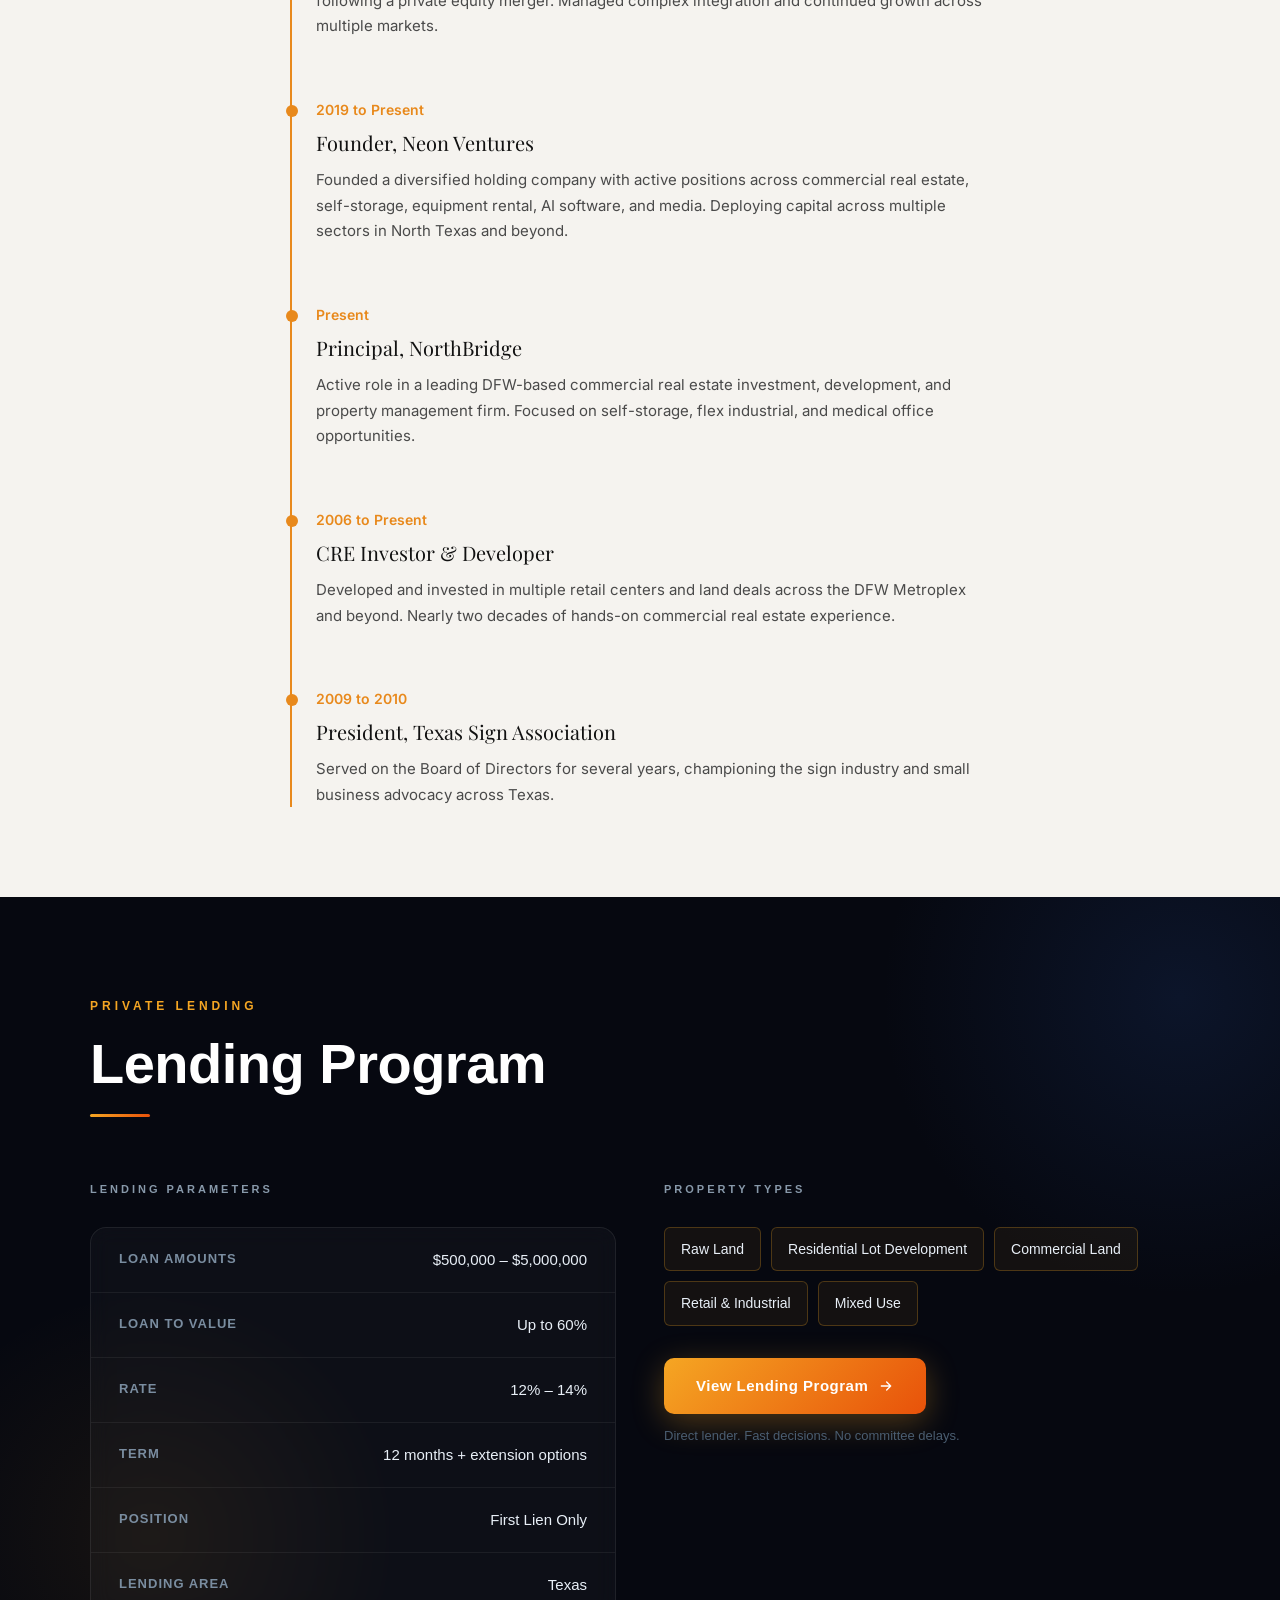
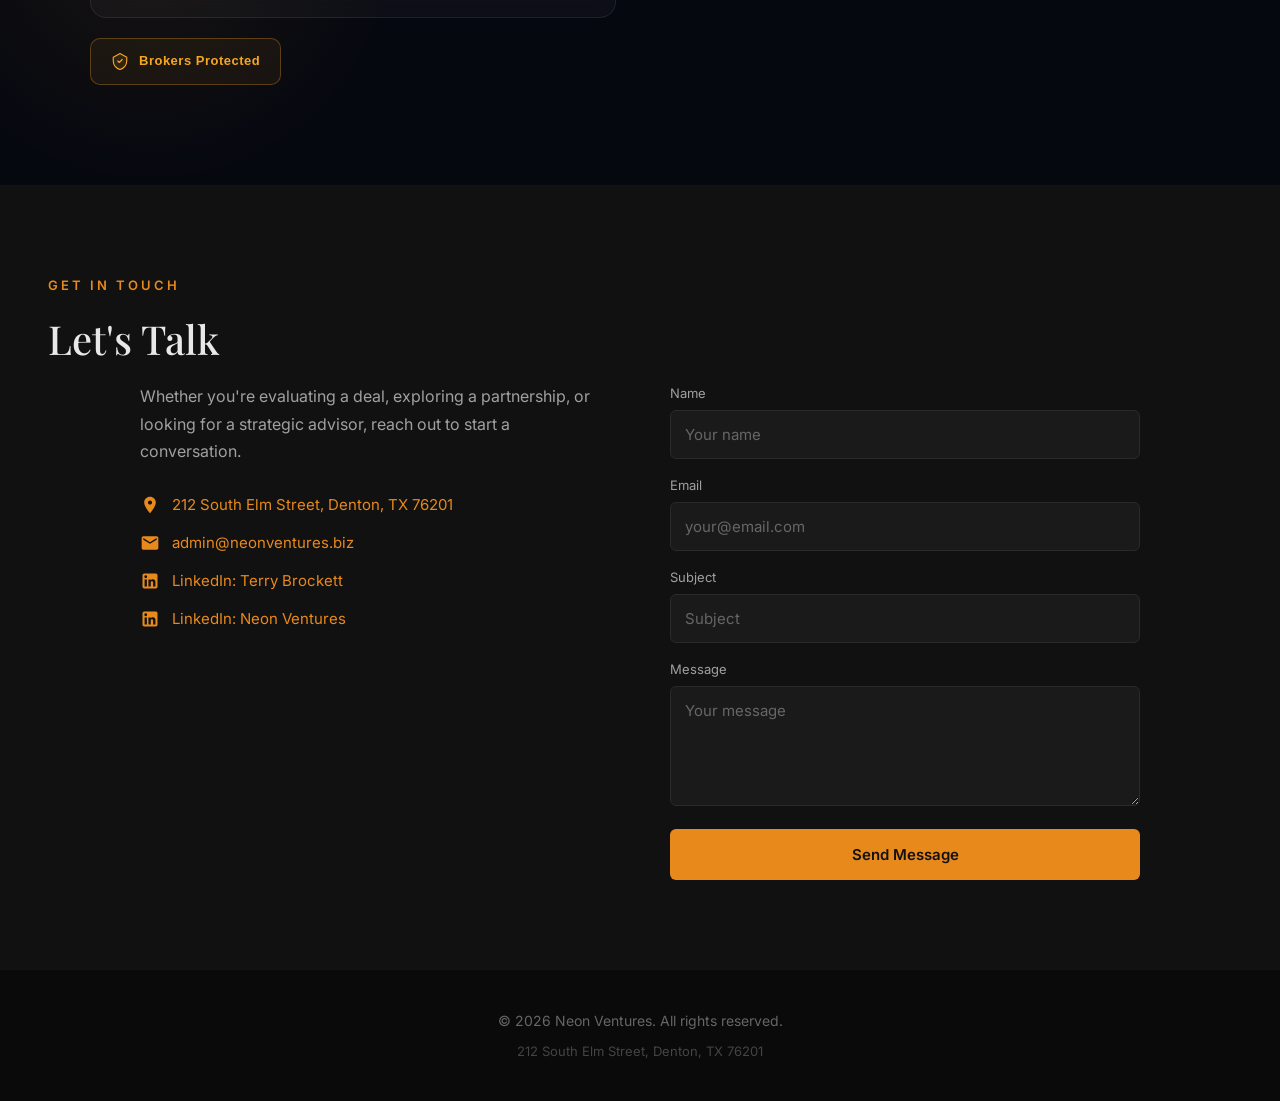
==== commit 8967c0ab: "Restore New Founding thesis language in place of sector list Co-Authored-By: Claude Opus 5 (1M conte" ====
--- a/index.html
+++ b/index.html
@@ -271,7 +271,7 @@
           <a href="https://www.newfounding.com/venture" target="_blank" rel="noopener noreferrer"><img src="New_Founding_Logo.svg" alt="New Founding"></a>
         </div>
         <h3><a href="https://www.newfounding.com/venture" target="_blank" rel="noopener noreferrer">New Founding Venture Fund</a></h3>
-        <p>Early-stage venture fund investing in solutions to critical civilizational problems, backing category-creating companies across defense tech, manufacturing, healthcare, and housing. Co-investors include a16z, Founders Fund, Lux Capital, General Catalyst, and Khosla Ventures.</p>
+        <p>Early-stage venture fund investing in solutions to critical civilizational problems, backing category-creating companies positioned to seize opportunities unlocked by deregulation and the shift toward local and national self-determination. Co-investors include a16z, Founders Fund, Lux Capital, General Catalyst, and Khosla Ventures.</p>
       </div>
     </div>
   </section>
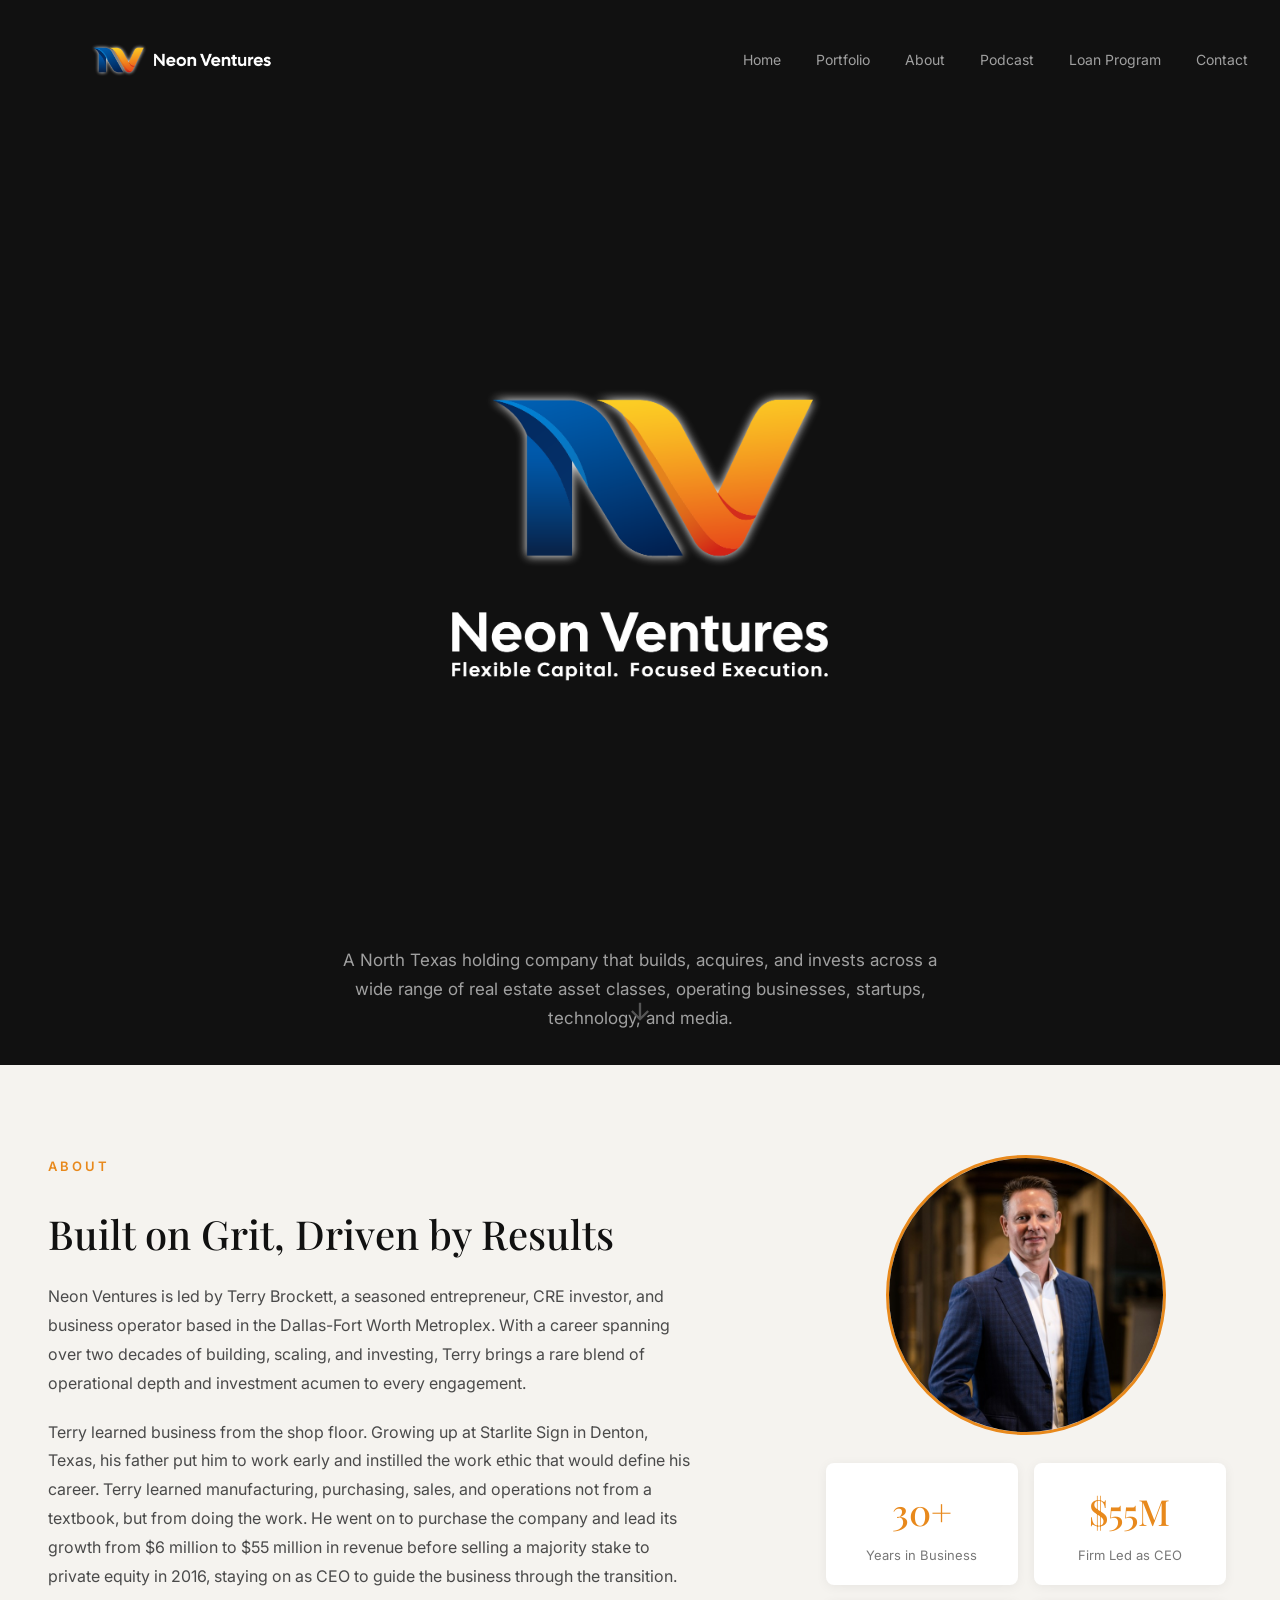
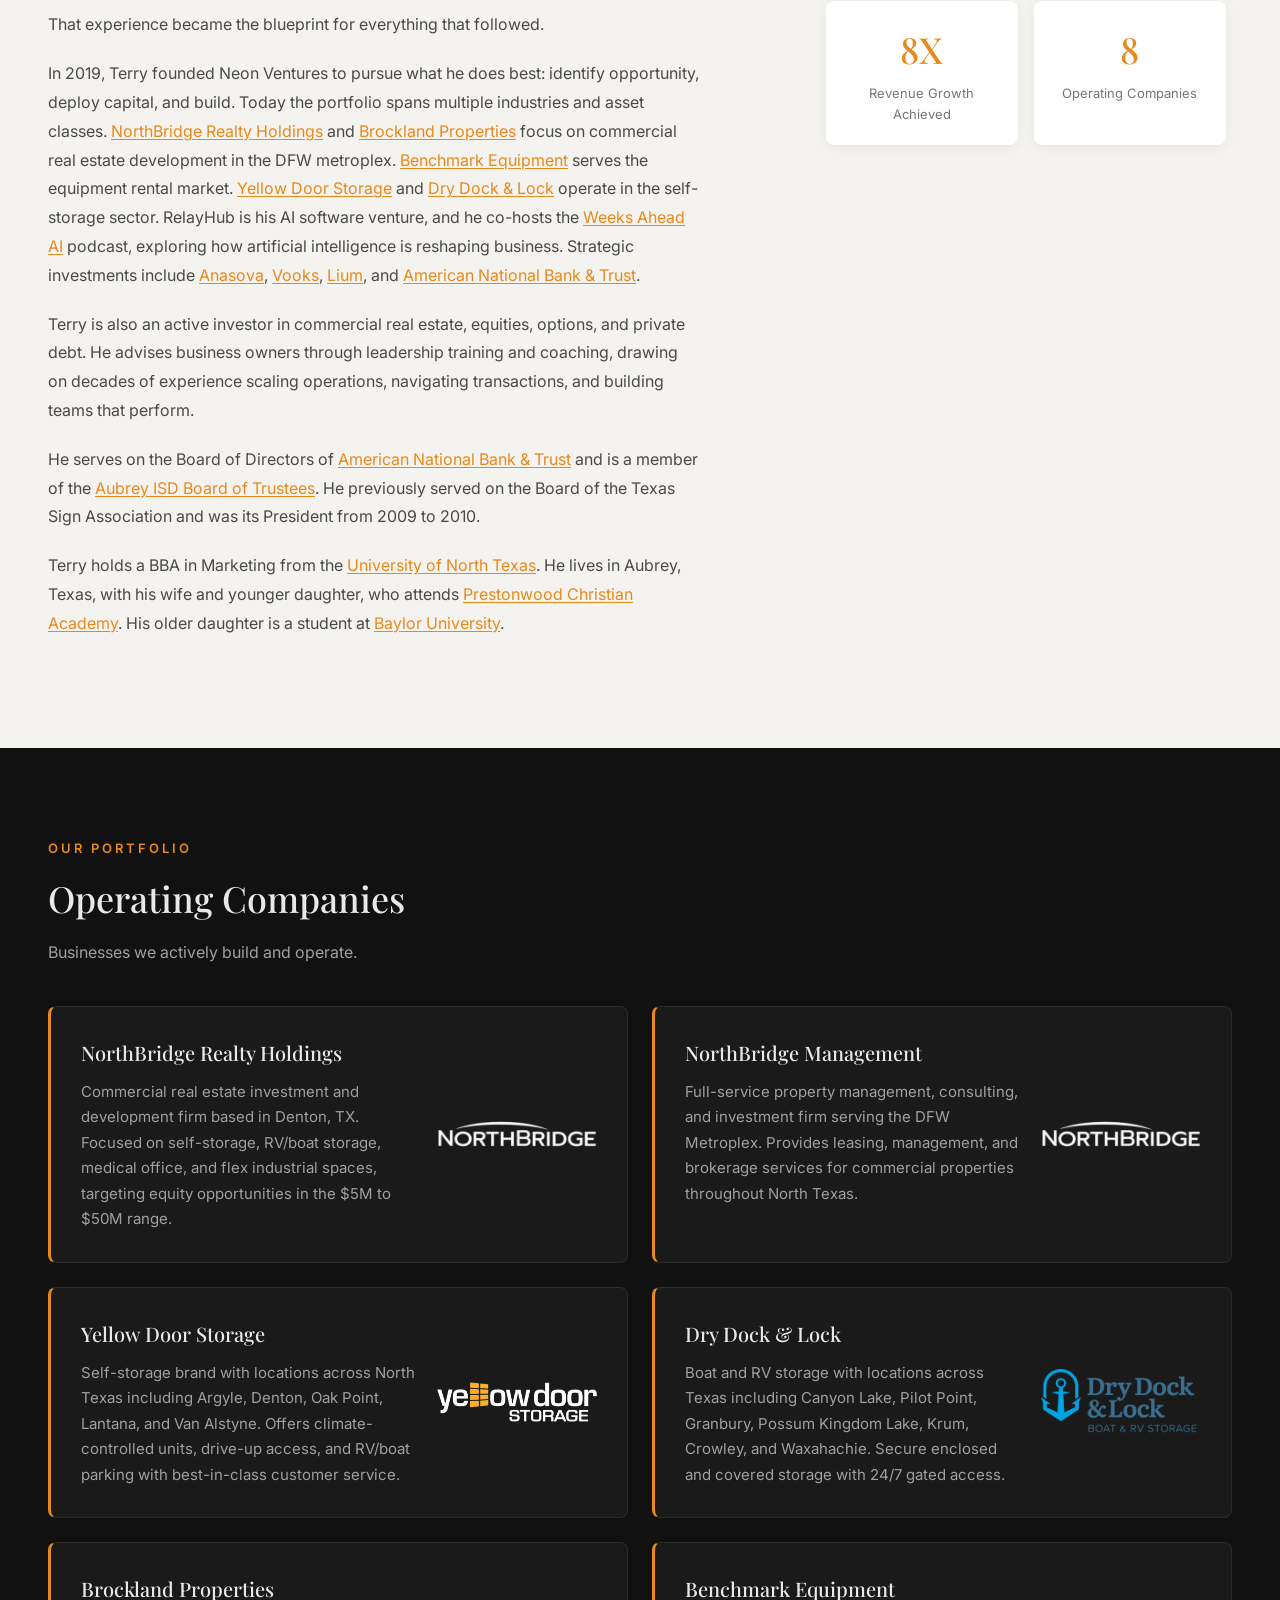
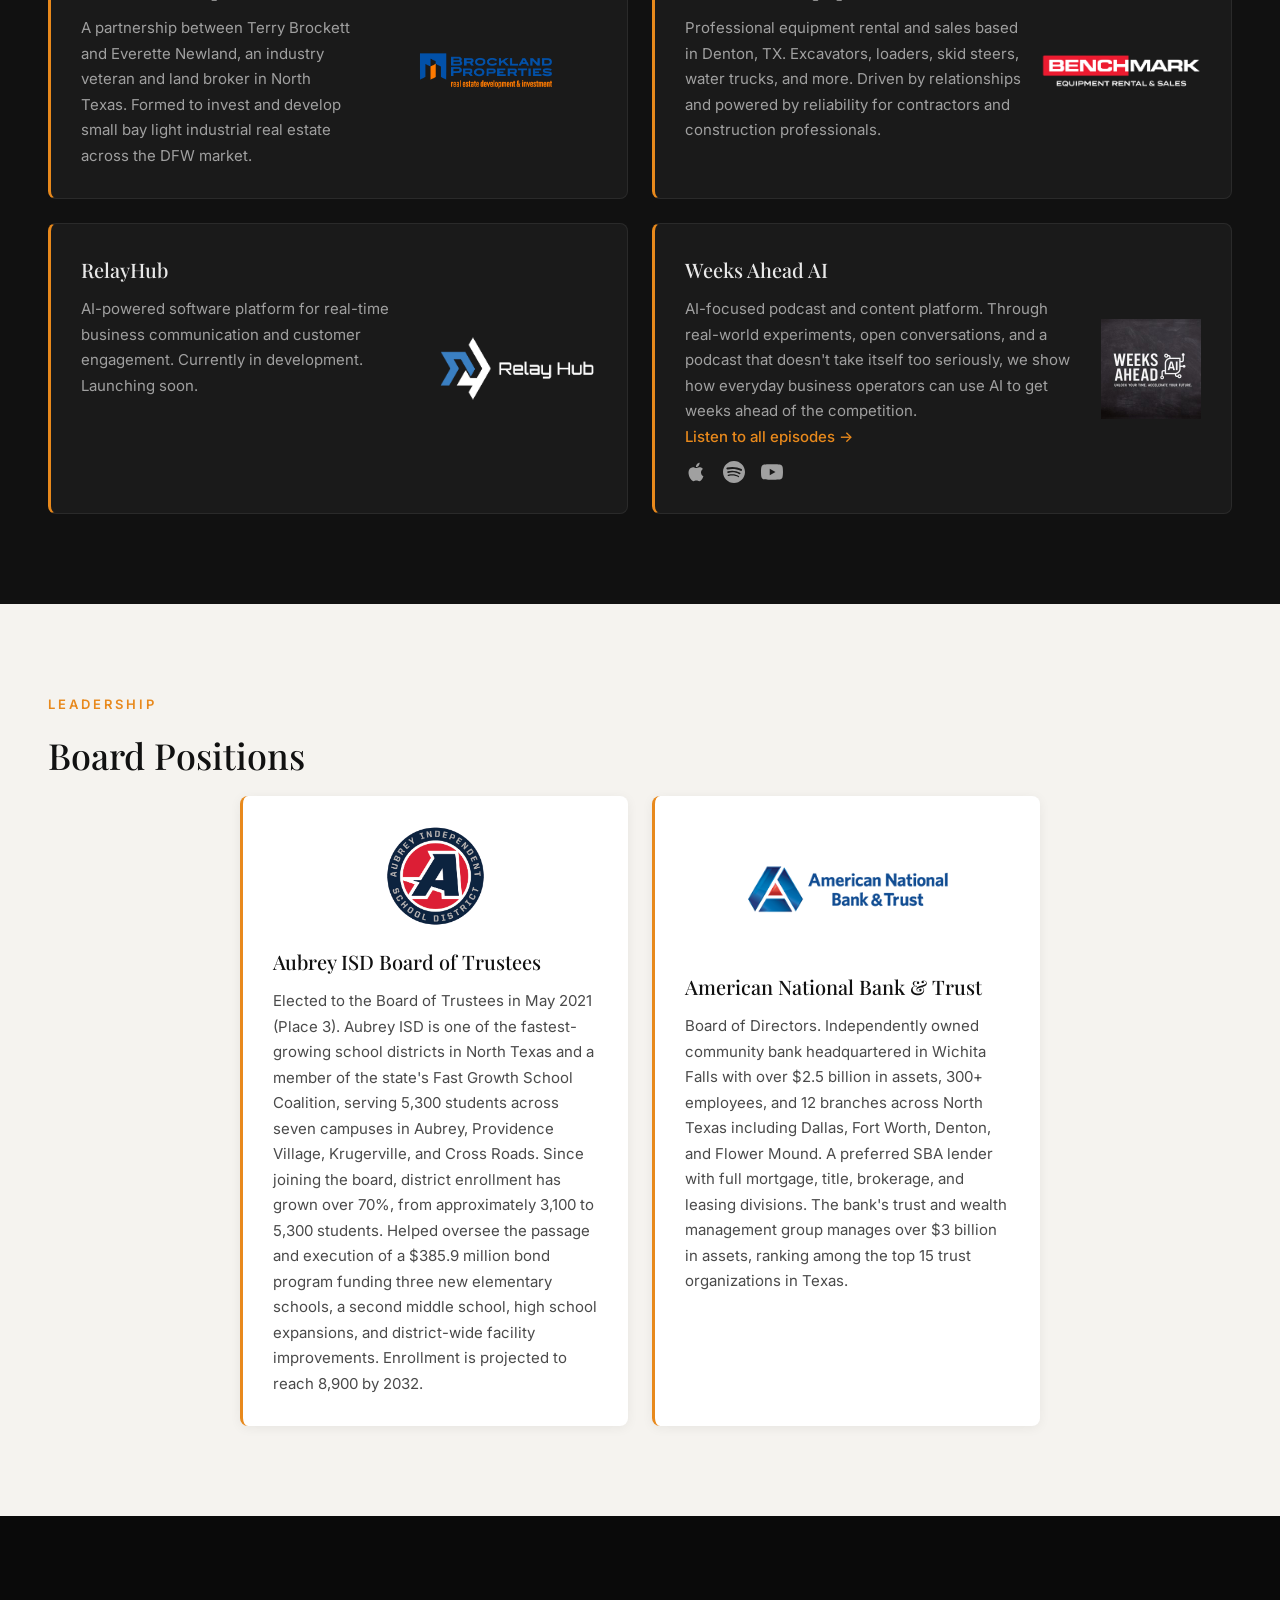
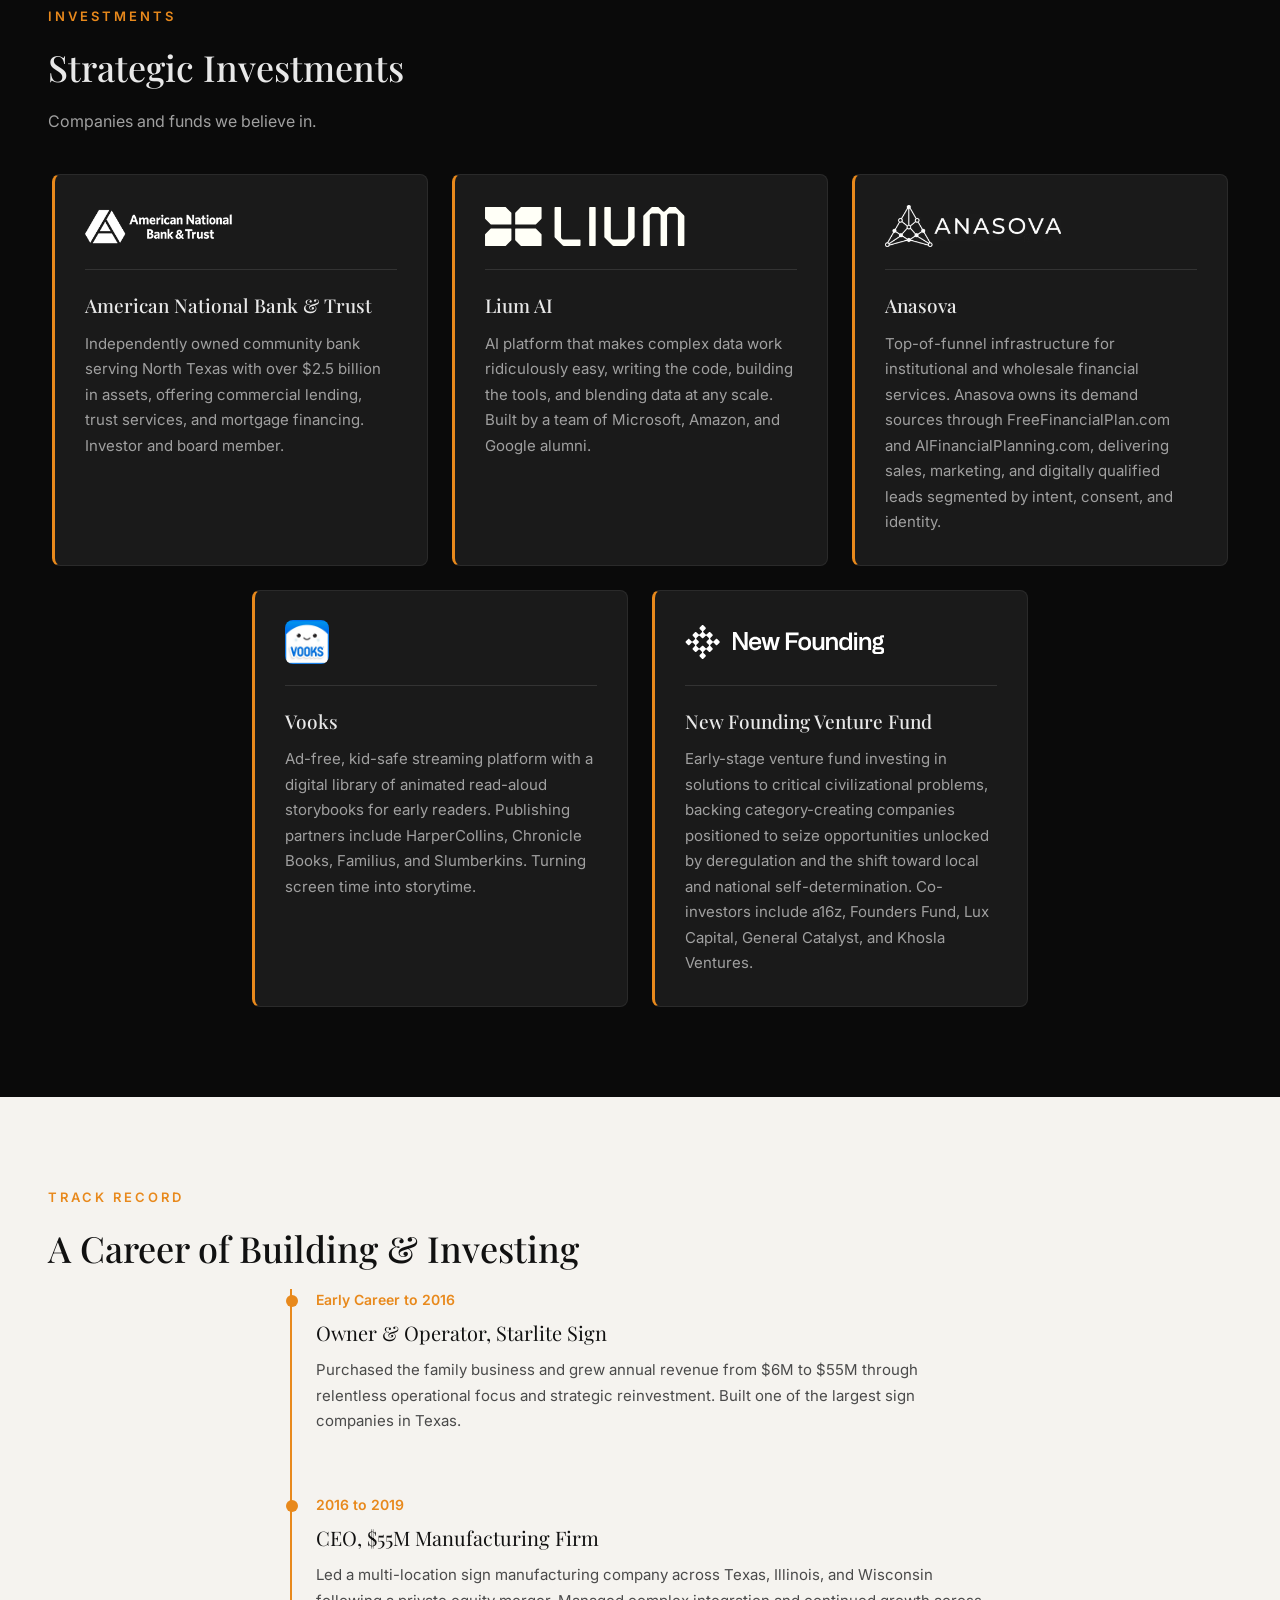
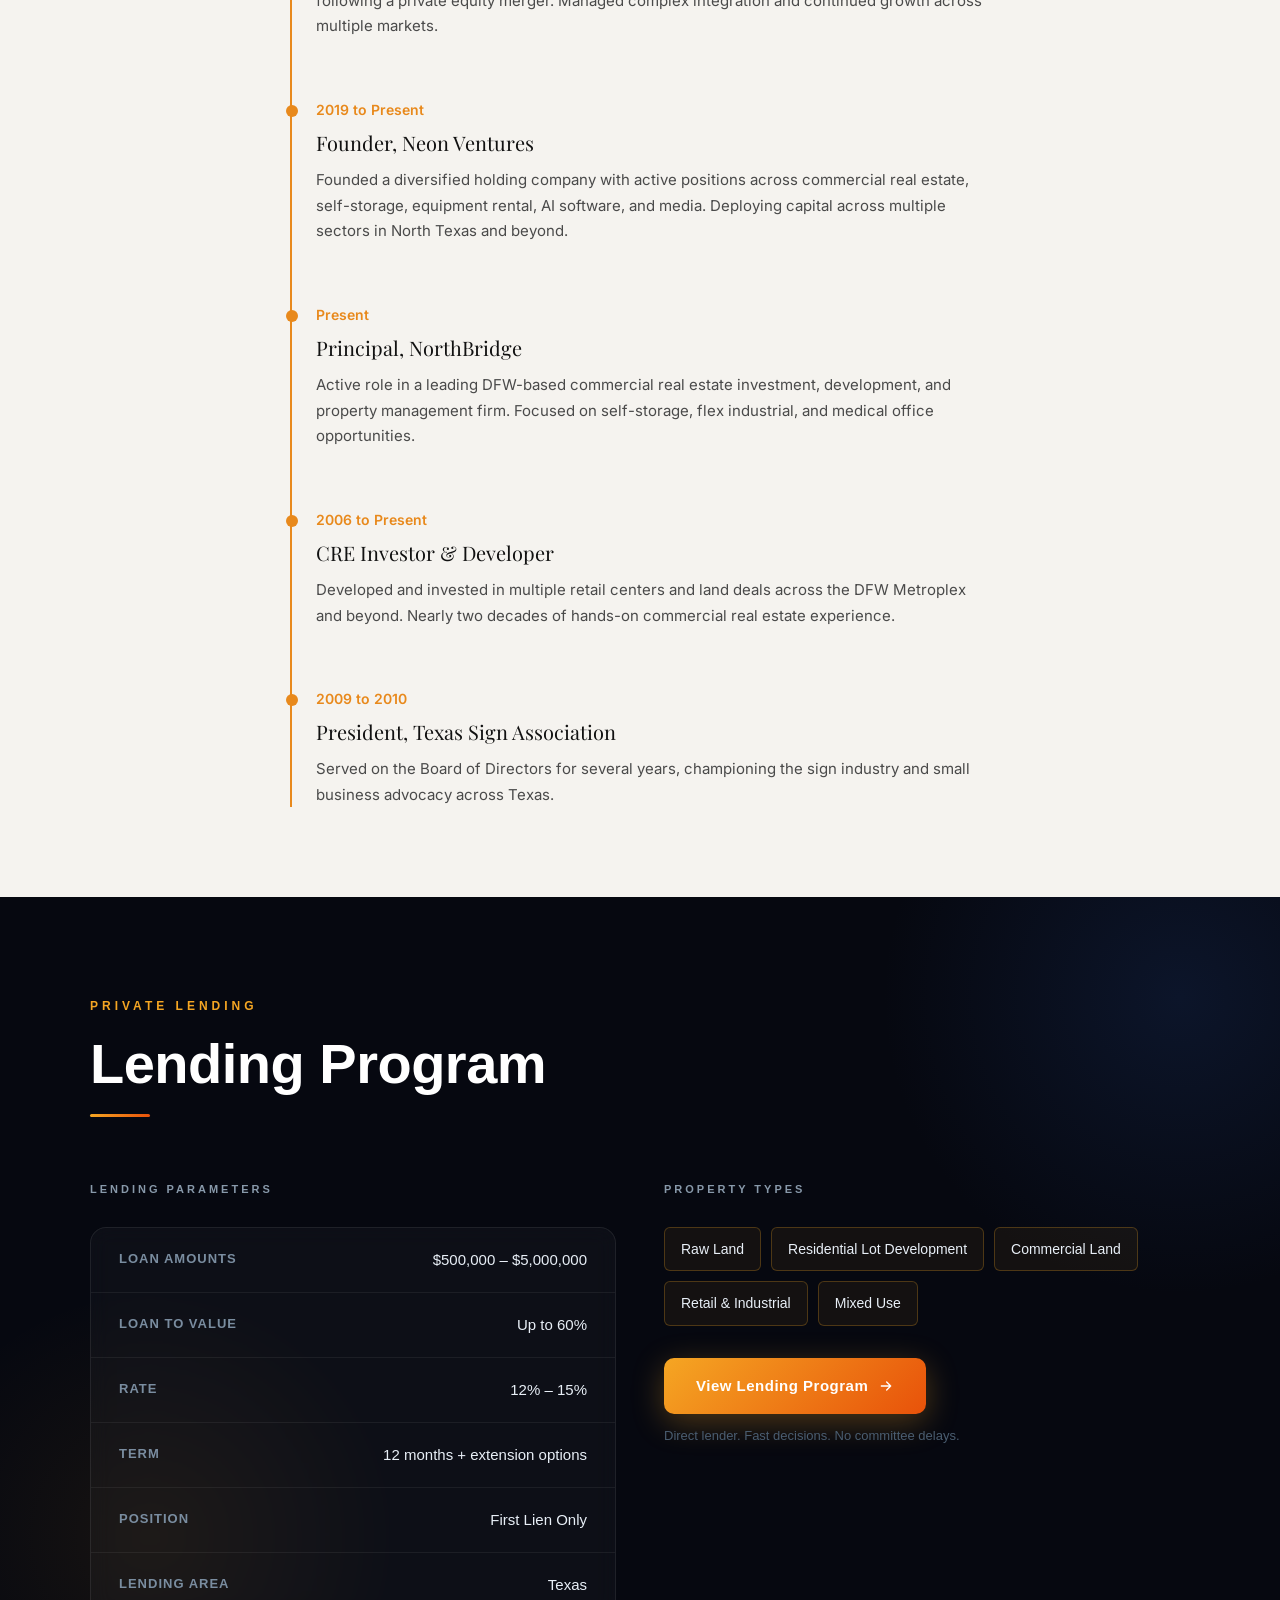
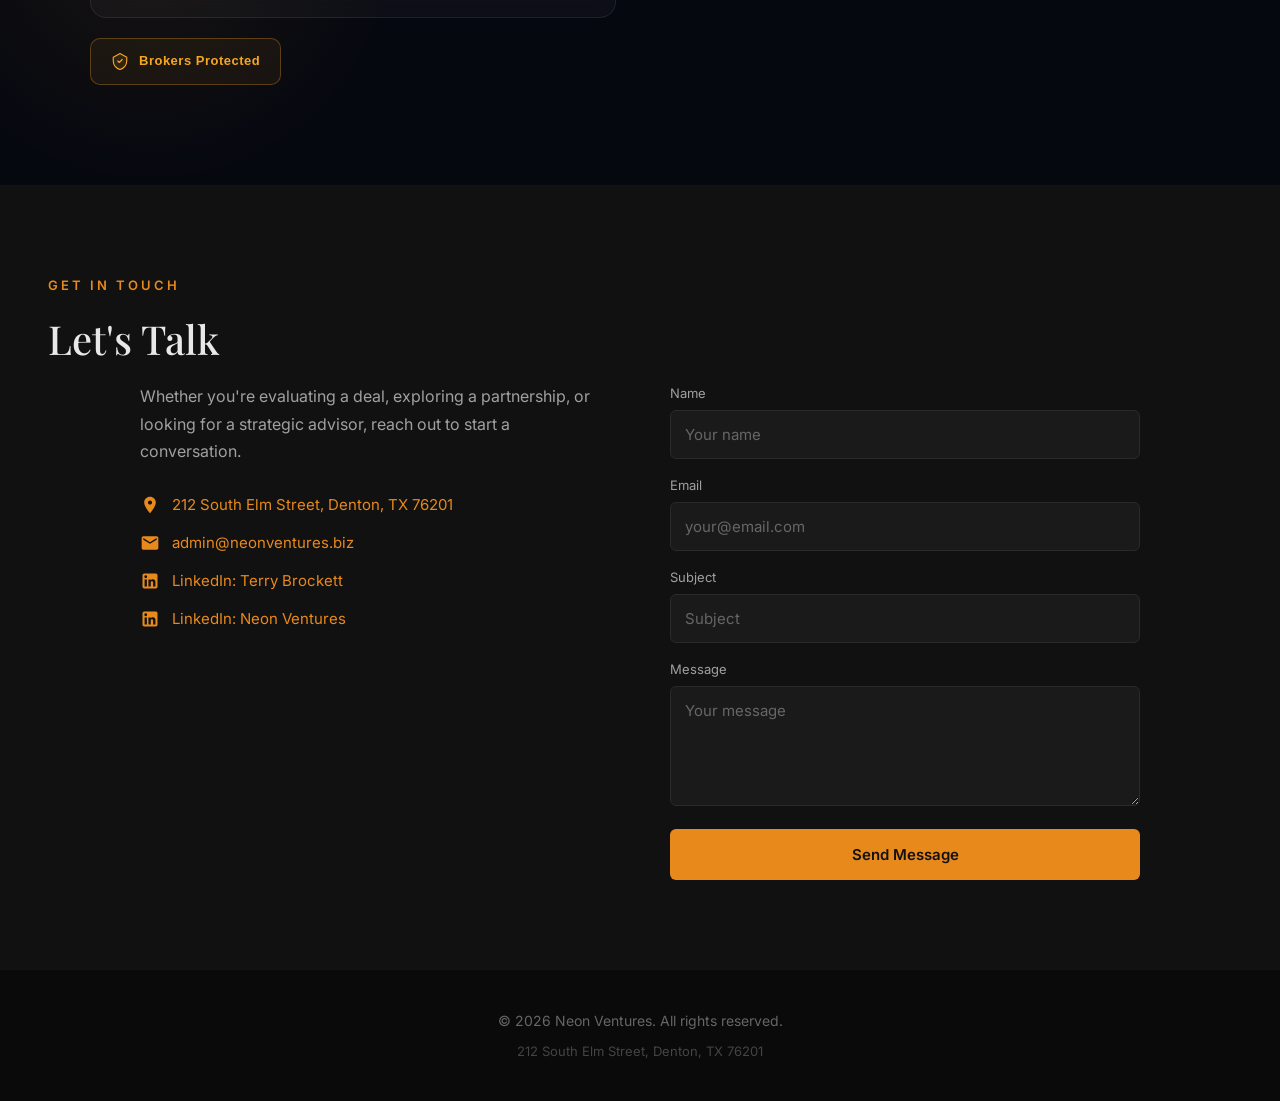
==== commit 86d98edd: "Update lending program rate to 12%-15% Co-Authored-By: Claude Opus 5 (1M context) <noreply@anthropic" ====
--- a/index.html
+++ b/index.html
@@ -336,7 +336,7 @@
             </div>
             <div class="lp-param-row">
               <span class="lp-param-label">Rate</span>
-              <span class="lp-param-value">12% &ndash; 14%</span>
+              <span class="lp-param-value">12% &ndash; 15%</span>
             </div>
             <div class="lp-param-row">
               <span class="lp-param-label">Term</span>
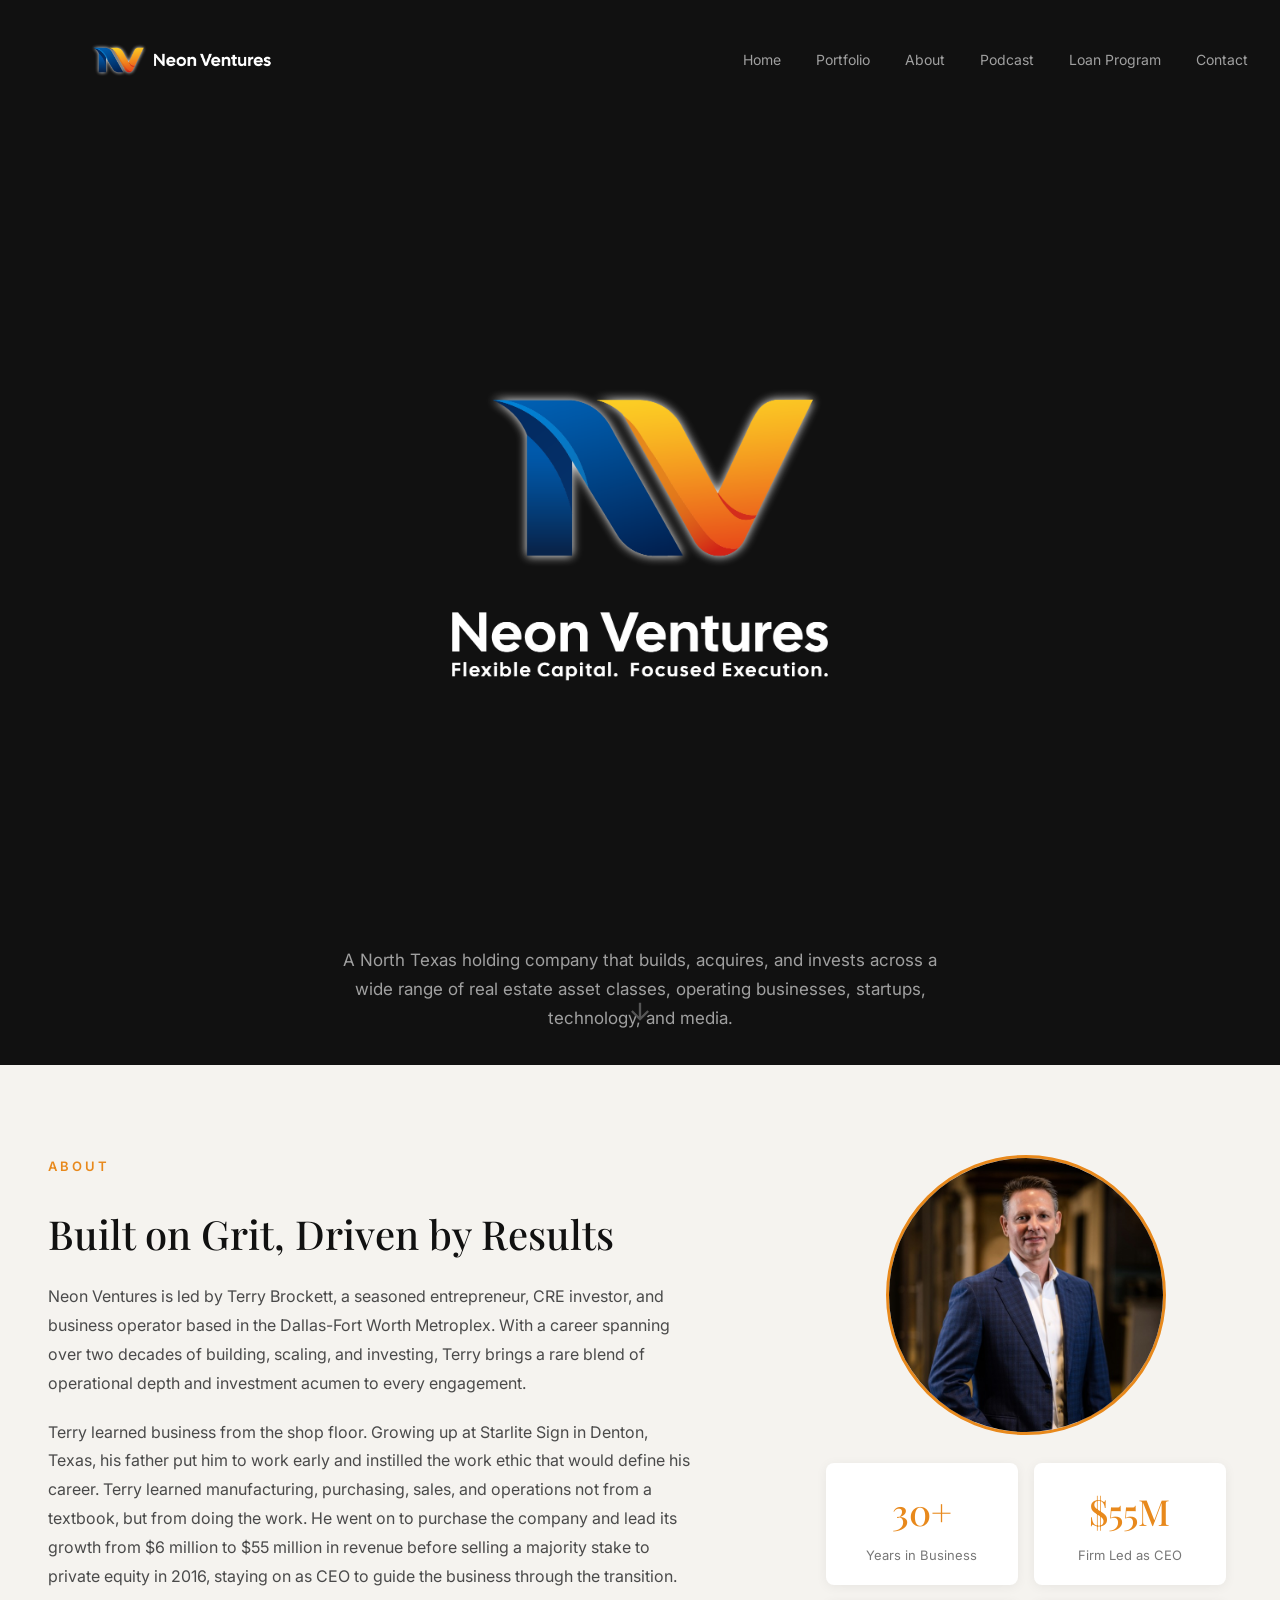
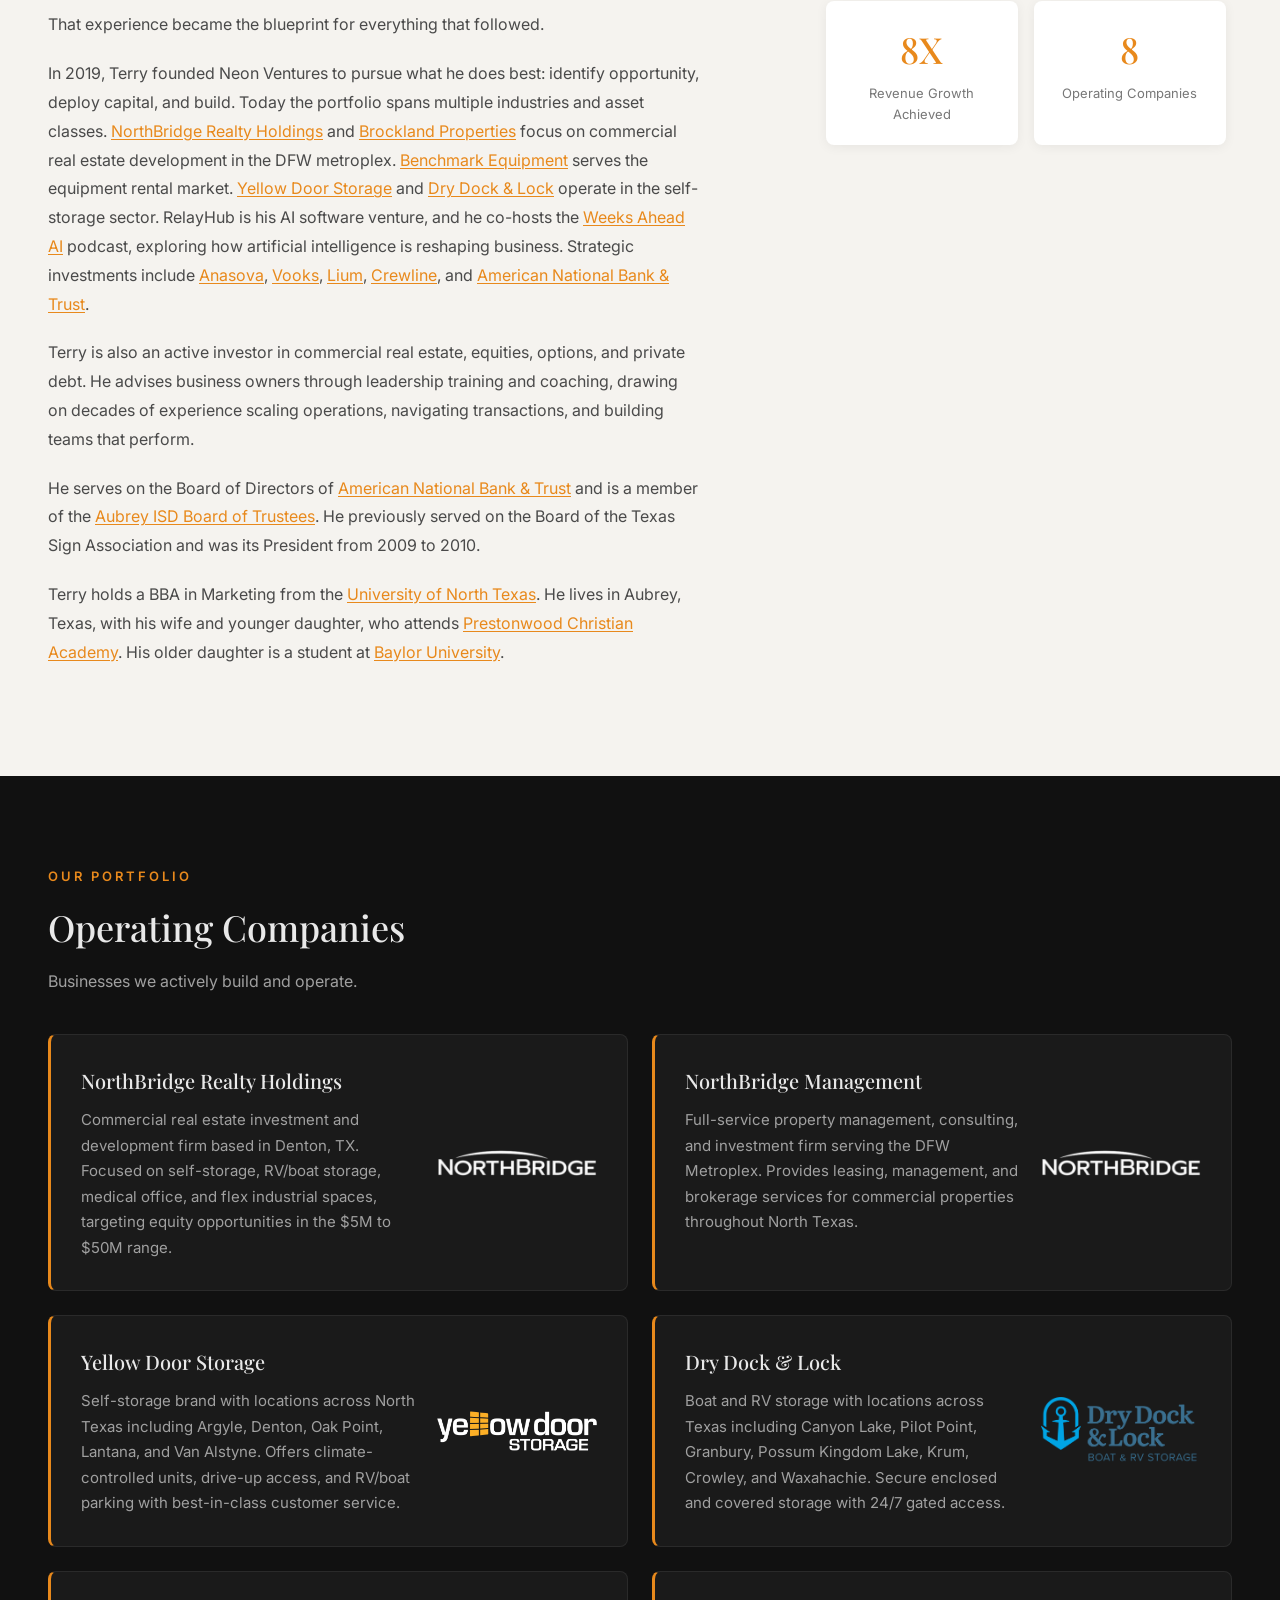
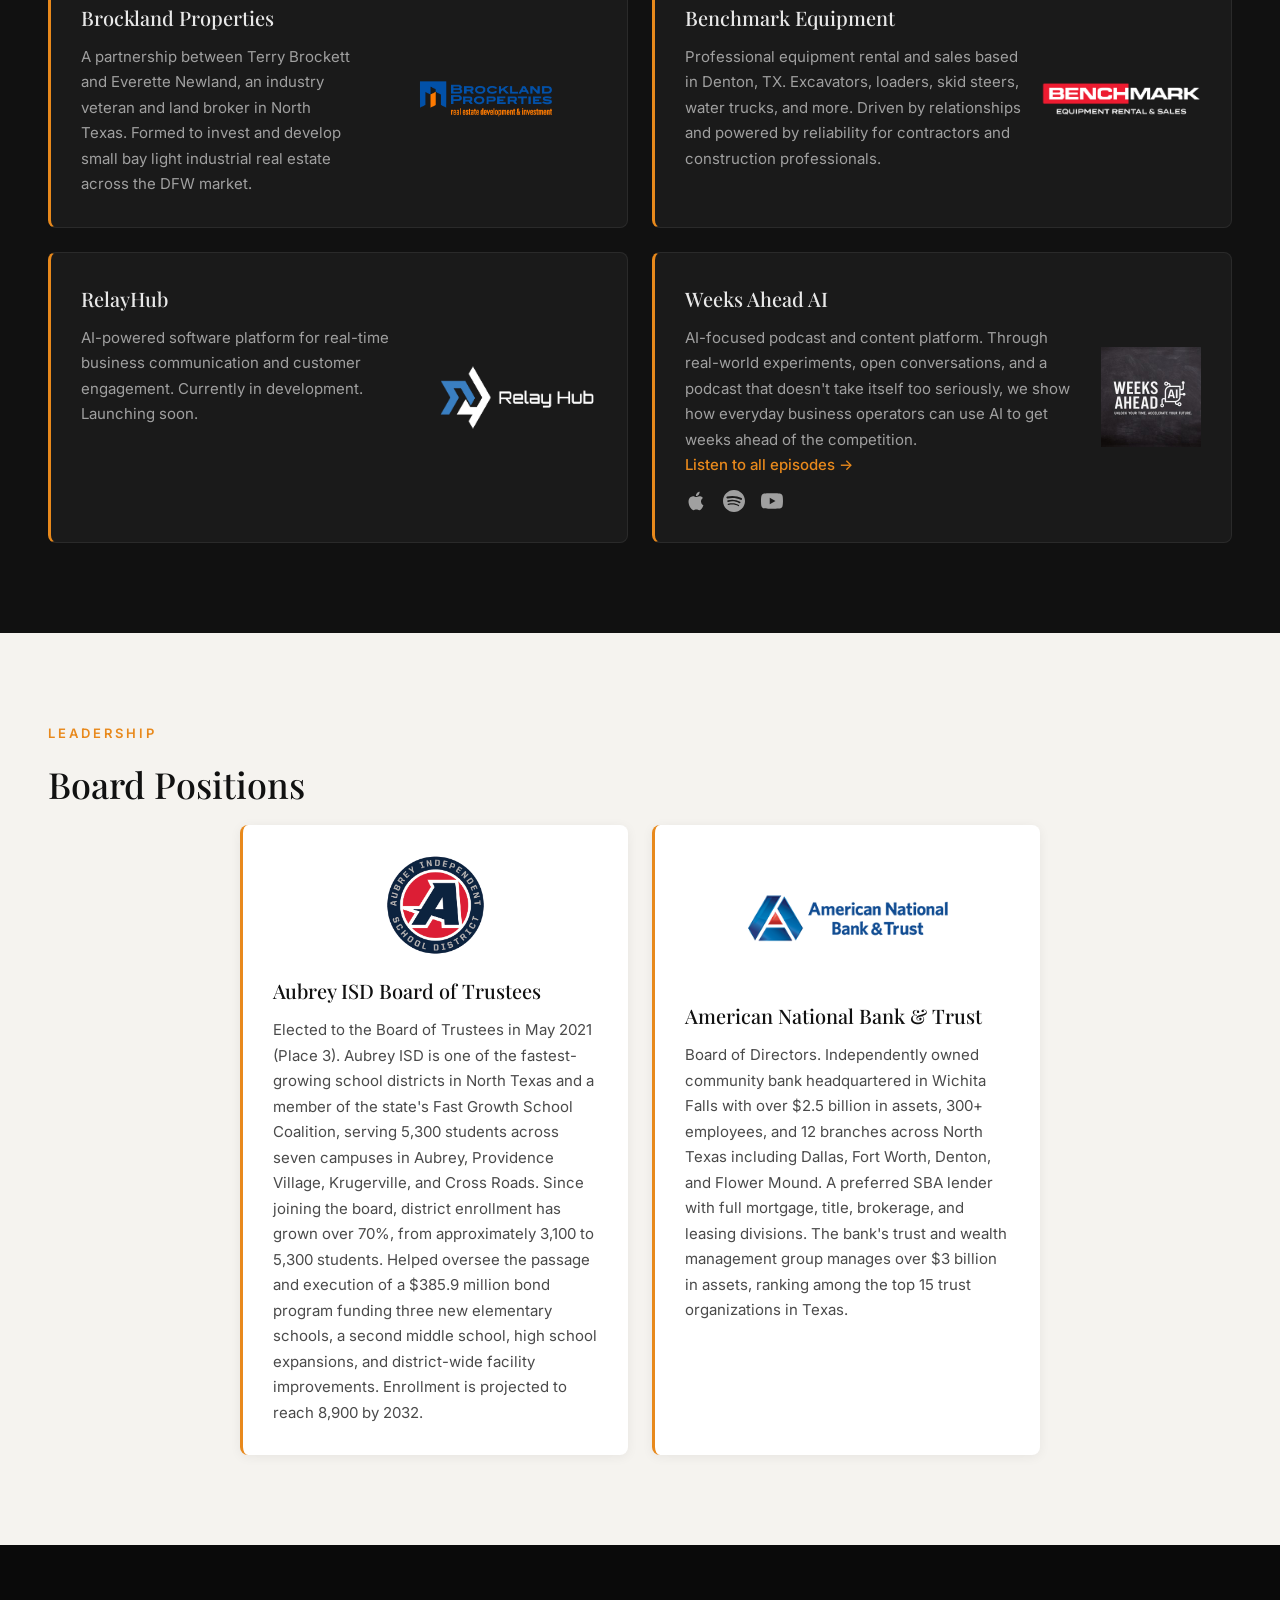
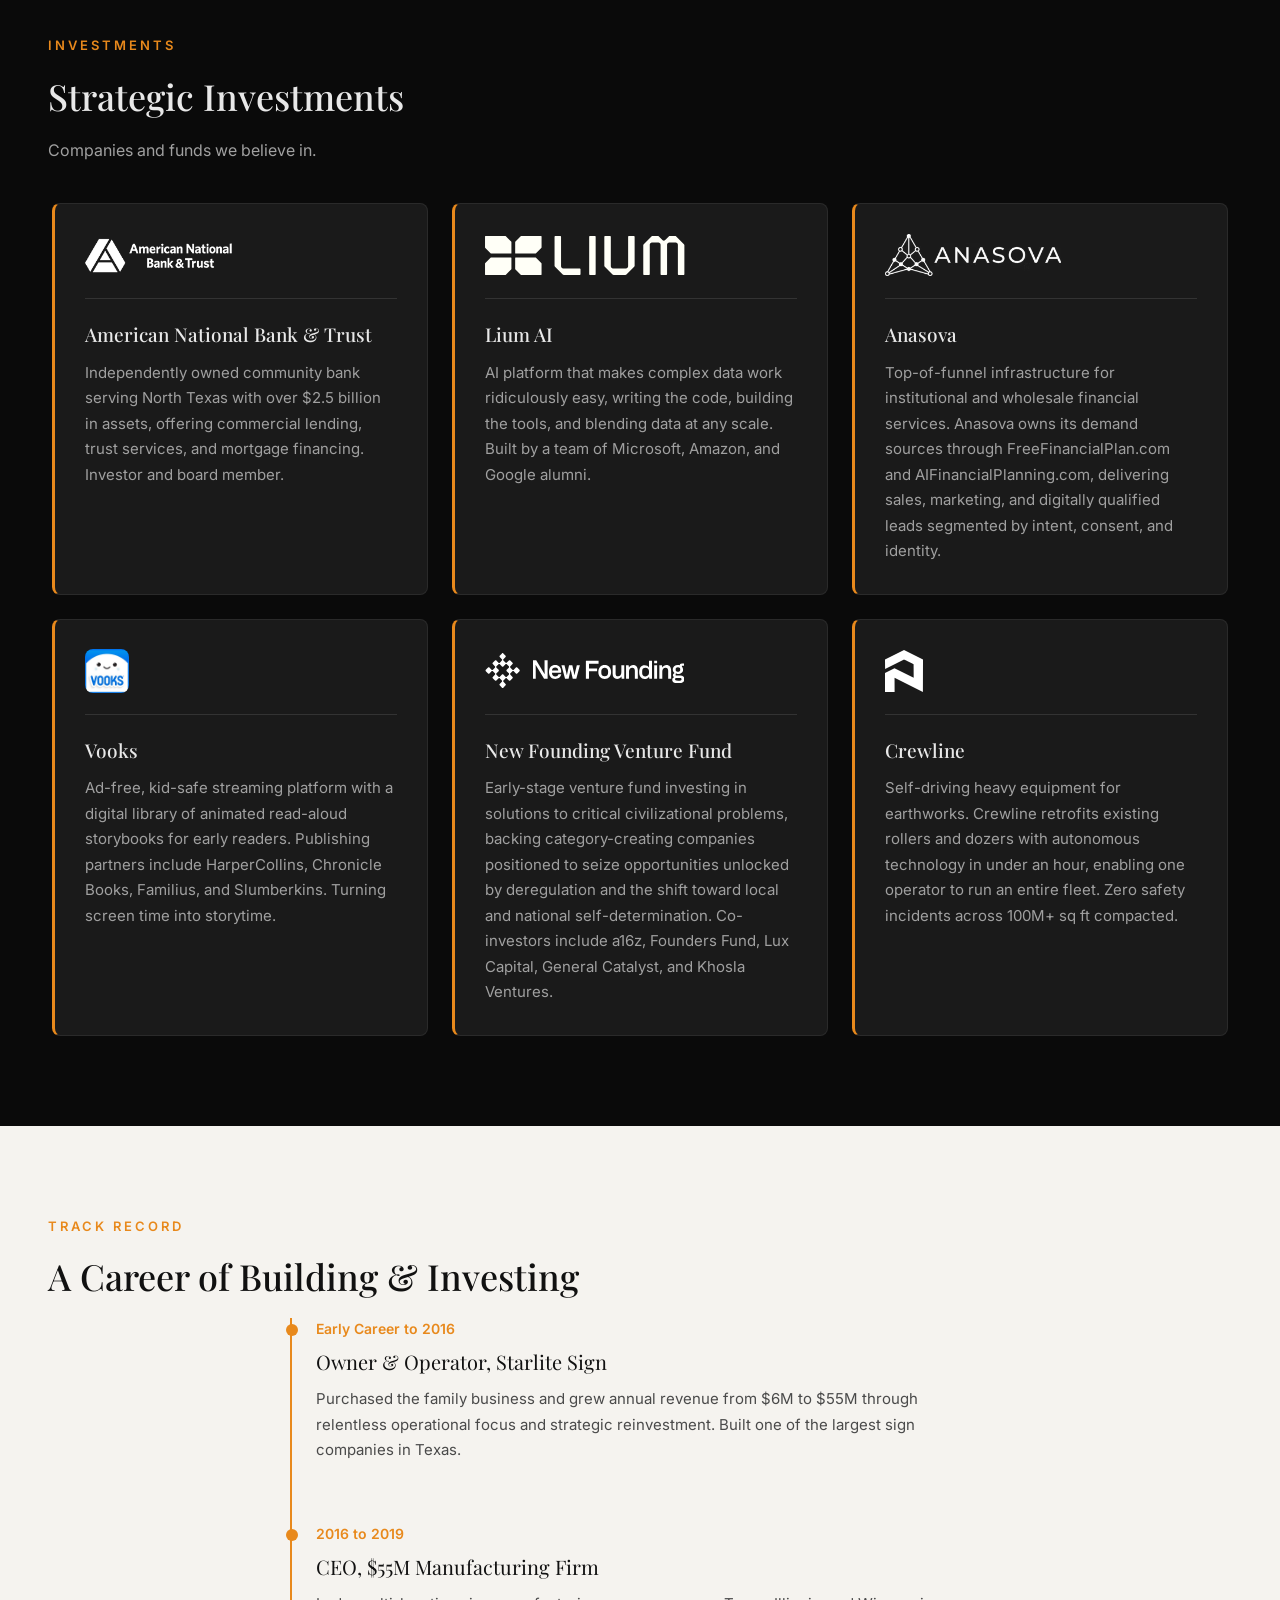
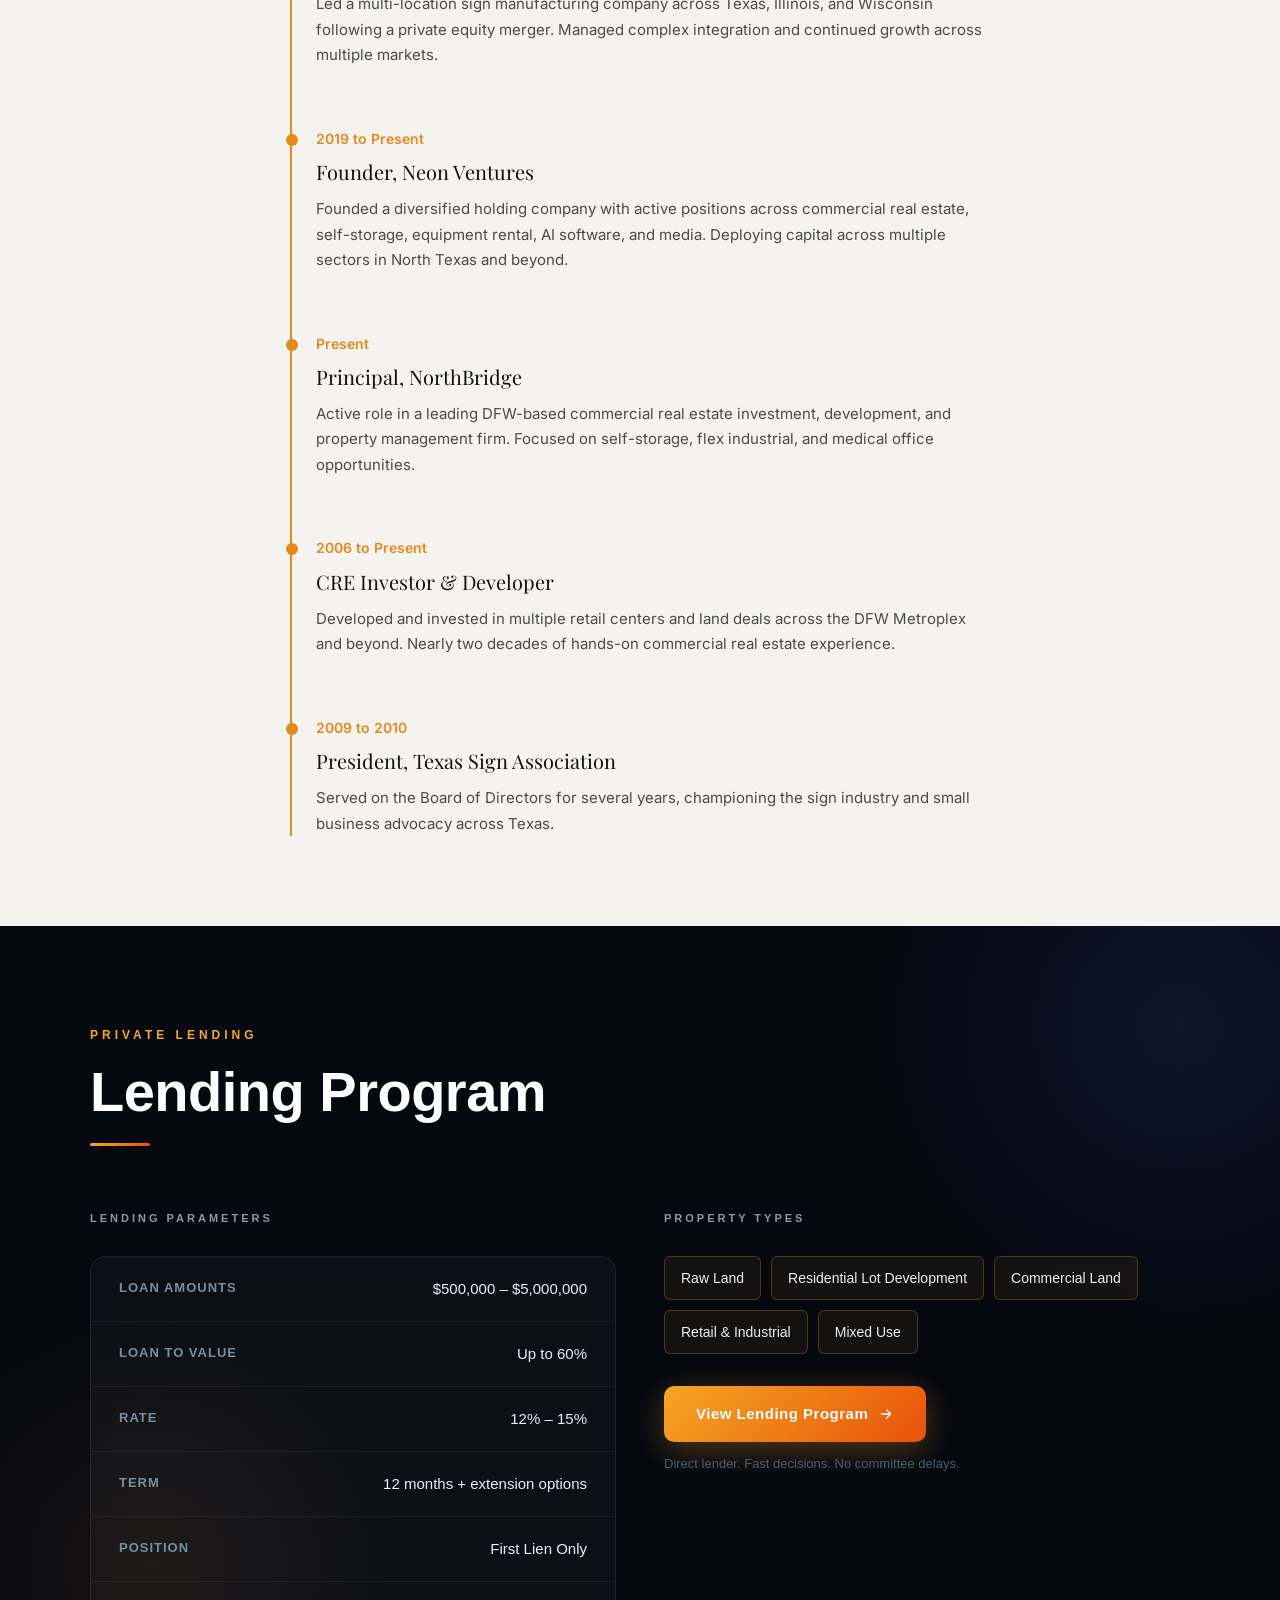
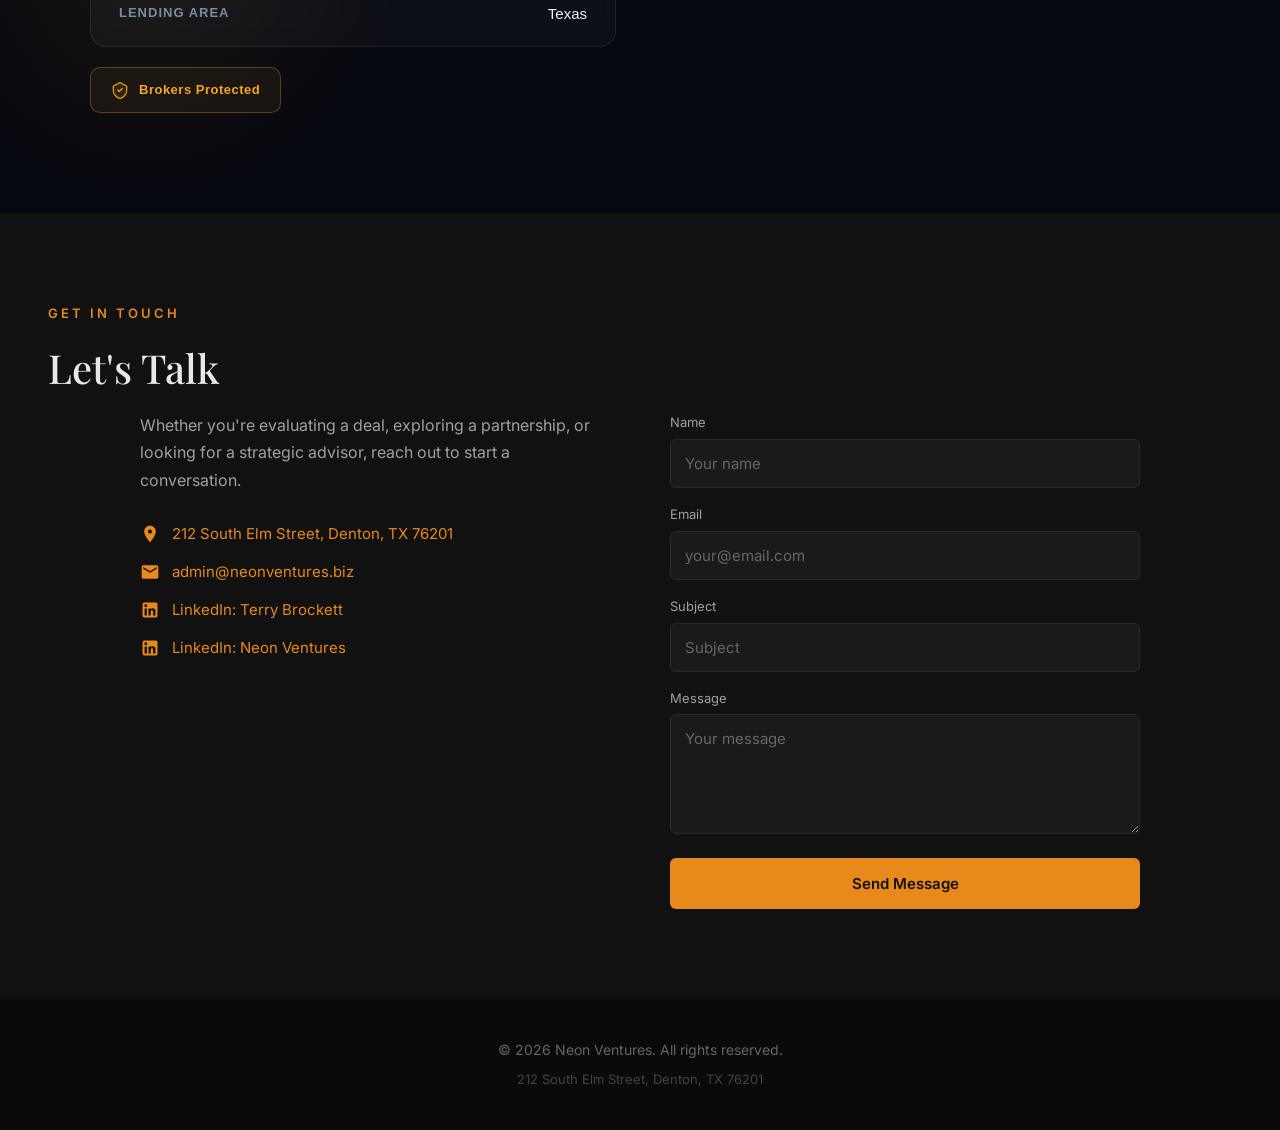
==== commit 4f12a241: "Add Crewline to strategic investments Add Crewline (crewline.ai) as a new strategic investment card " ====
--- a/index.html
+++ b/index.html
@@ -100,7 +100,7 @@
         <p>Neon Ventures is led by Terry Brockett, a seasoned entrepreneur, CRE investor, and business operator based in the Dallas-Fort Worth Metroplex. With a career spanning over two decades of building, scaling, and investing, Terry brings a rare blend of operational depth and investment acumen to every engagement.</p>
         <p>Terry learned business from the shop floor. Growing up at Starlite Sign in Denton, Texas, his father put him to work early and instilled the work ethic that would define his career. Terry learned manufacturing, purchasing, sales, and operations not from a textbook, but from doing the work. He went on to purchase the company and lead its growth from $6 million to $55 million in revenue before selling a majority stake to private equity in 2016, staying on as CEO to guide the business through the transition.</p>
         <p>That experience became the blueprint for everything that followed.</p>
-        <p>In 2019, Terry founded Neon Ventures to pursue what he does best: identify opportunity, deploy capital, and build. Today the portfolio spans multiple industries and asset classes. <a href="https://northbridge.inc" target="_blank" rel="noopener noreferrer">NorthBridge Realty Holdings</a> and <a href="https://www.linkedin.com/company/111873013" target="_blank" rel="noopener noreferrer">Brockland Properties</a> focus on commercial real estate development in the DFW metroplex. <a href="https://benchmarkequip.com" target="_blank" rel="noopener noreferrer">Benchmark Equipment</a> serves the equipment rental market. <a href="https://yellowdoorstorage.com" target="_blank" rel="noopener noreferrer">Yellow Door Storage</a> and <a href="https://drydockboatrv.com" target="_blank" rel="noopener noreferrer">Dry Dock & Lock</a> operate in the self-storage sector. RelayHub is his AI software venture, and he co-hosts the <a href="https://weeksahead.ai" target="_blank" rel="noopener noreferrer">Weeks Ahead AI</a> podcast, exploring how artificial intelligence is reshaping business. Strategic investments include <a href="https://anasova.com" target="_blank" rel="noopener noreferrer">Anasova</a>, <a href="https://vooks.com" target="_blank" rel="noopener noreferrer">Vooks</a>, <a href="https://lium.ai" target="_blank" rel="noopener noreferrer">Lium</a>, and <a href="https://amnat.com" target="_blank" rel="noopener noreferrer">American National Bank & Trust</a>.</p>
+        <p>In 2019, Terry founded Neon Ventures to pursue what he does best: identify opportunity, deploy capital, and build. Today the portfolio spans multiple industries and asset classes. <a href="https://northbridge.inc" target="_blank" rel="noopener noreferrer">NorthBridge Realty Holdings</a> and <a href="https://www.linkedin.com/company/111873013" target="_blank" rel="noopener noreferrer">Brockland Properties</a> focus on commercial real estate development in the DFW metroplex. <a href="https://benchmarkequip.com" target="_blank" rel="noopener noreferrer">Benchmark Equipment</a> serves the equipment rental market. <a href="https://yellowdoorstorage.com" target="_blank" rel="noopener noreferrer">Yellow Door Storage</a> and <a href="https://drydockboatrv.com" target="_blank" rel="noopener noreferrer">Dry Dock & Lock</a> operate in the self-storage sector. RelayHub is his AI software venture, and he co-hosts the <a href="https://weeksahead.ai" target="_blank" rel="noopener noreferrer">Weeks Ahead AI</a> podcast, exploring how artificial intelligence is reshaping business. Strategic investments include <a href="https://anasova.com" target="_blank" rel="noopener noreferrer">Anasova</a>, <a href="https://vooks.com" target="_blank" rel="noopener noreferrer">Vooks</a>, <a href="https://lium.ai" target="_blank" rel="noopener noreferrer">Lium</a>, <a href="https://crewline.ai" target="_blank" rel="noopener noreferrer">Crewline</a>, and <a href="https://amnat.com" target="_blank" rel="noopener noreferrer">American National Bank & Trust</a>.</p>
         <p>Terry is also an active investor in commercial real estate, equities, options, and private debt. He advises business owners through leadership training and coaching, drawing on decades of experience scaling operations, navigating transactions, and building teams that perform.</p>
         <p>He serves on the Board of Directors of <a href="https://amnat.com" target="_blank" rel="noopener noreferrer">American National Bank & Trust</a> and is a member of the <a href="https://aubreyisd.net" target="_blank" rel="noopener noreferrer">Aubrey ISD Board of Trustees</a>. He previously served on the Board of the Texas Sign Association and was its President from 2009 to 2010.</p>
         <p>Terry holds a BBA in Marketing from the <a href="https://www.unt.edu" target="_blank" rel="noopener noreferrer">University of North Texas</a>. He lives in Aubrey, Texas, with his wife and younger daughter, who attends <a href="https://www.prestonwoodchristian.org" target="_blank" rel="noopener noreferrer">Prestonwood Christian Academy</a>. His older daughter is a student at <a href="https://www.baylor.edu" target="_blank" rel="noopener noreferrer">Baylor University</a>.</p>
@@ -272,6 +272,13 @@
         </div>
         <h3><a href="https://www.newfounding.com/venture" target="_blank" rel="noopener noreferrer">New Founding Venture Fund</a></h3>
         <p>Early-stage venture fund investing in solutions to critical civilizational problems, backing category-creating companies positioned to seize opportunities unlocked by deregulation and the shift toward local and national self-determination. Co-investors include a16z, Founders Fund, Lux Capital, General Catalyst, and Khosla Ventures.</p>
+      </div>
+      <div class="investment-card">
+        <div class="investment-logo">
+          <a href="https://crewline.ai" target="_blank" rel="noopener noreferrer"><img src="crewline-logo.svg" alt="Crewline" class="inv-logo-white"></a>
+        </div>
+        <h3><a href="https://crewline.ai" target="_blank" rel="noopener noreferrer">Crewline</a></h3>
+        <p>Self-driving heavy equipment for earthworks. Crewline retrofits existing rollers and dozers with autonomous technology in under an hour, enabling one operator to run an entire fleet. Zero safety incidents across 100M+ sq ft compacted.</p>
       </div>
     </div>
   </section>
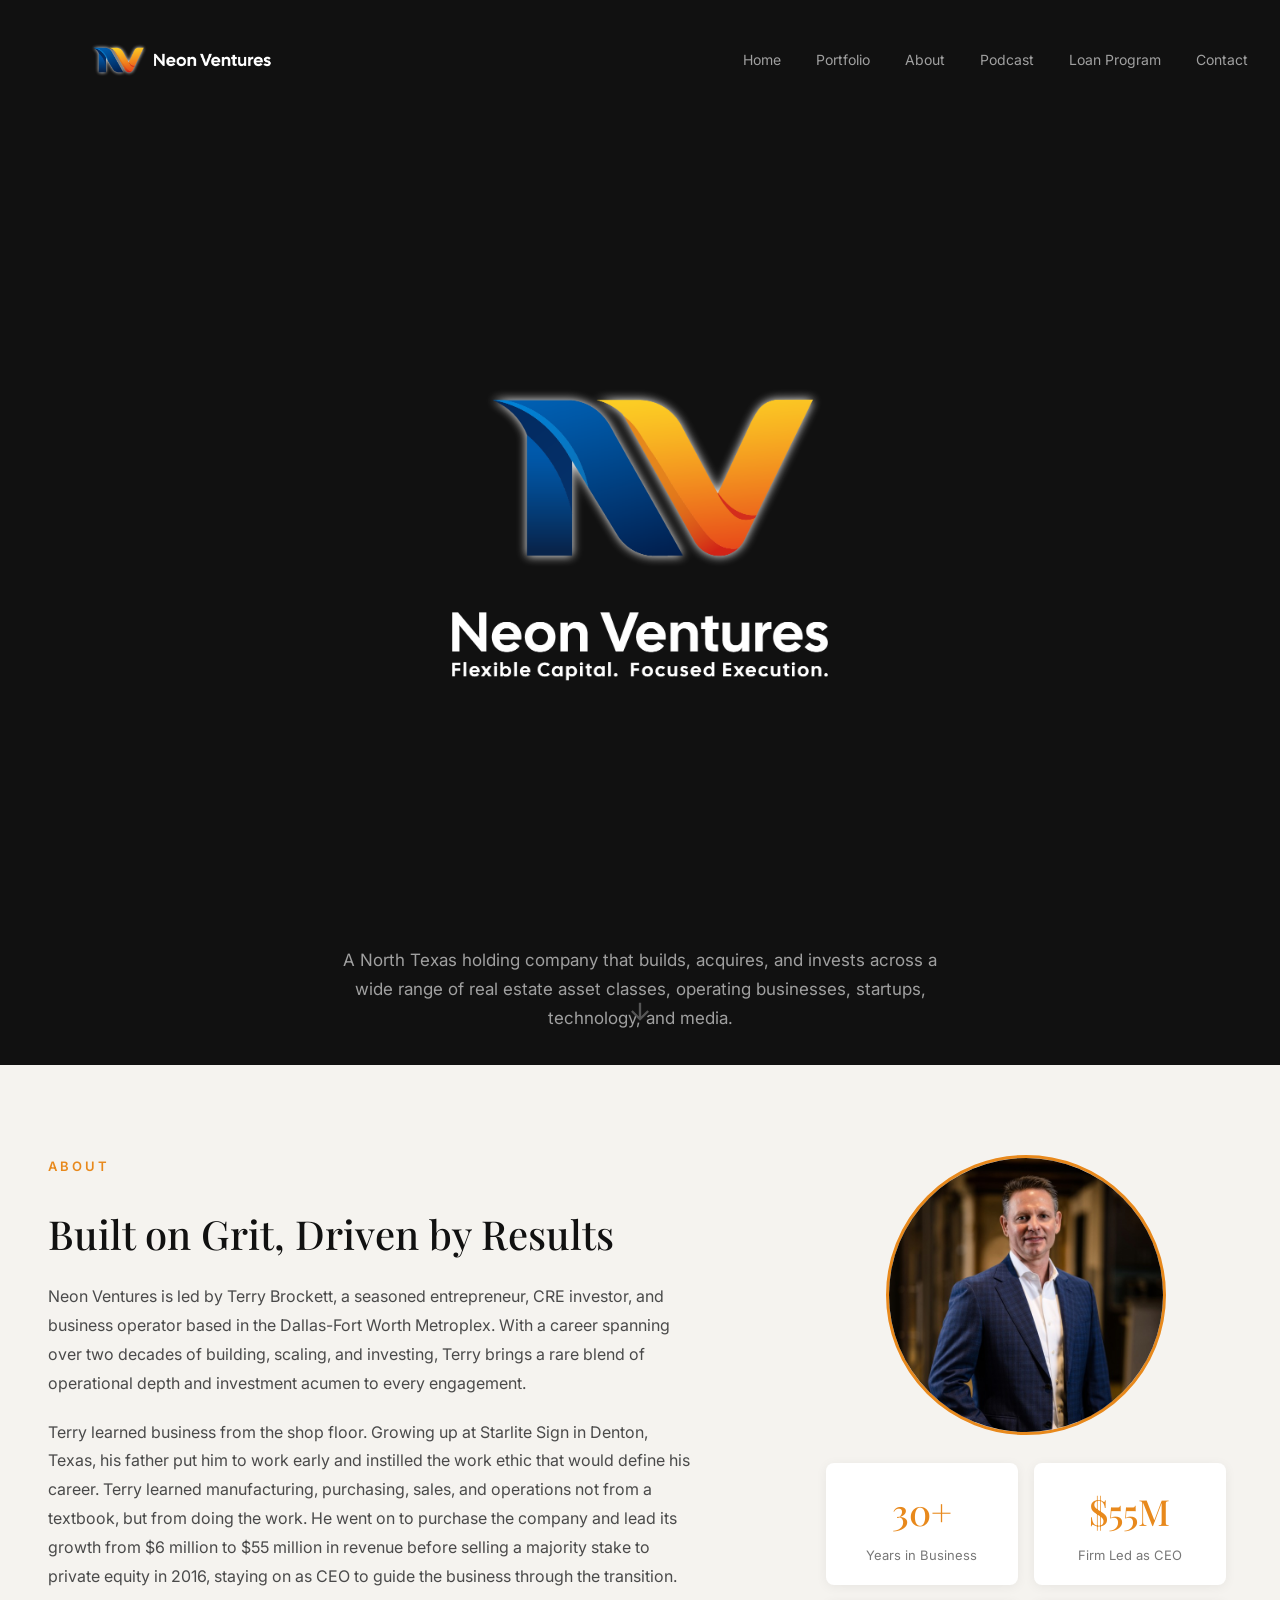
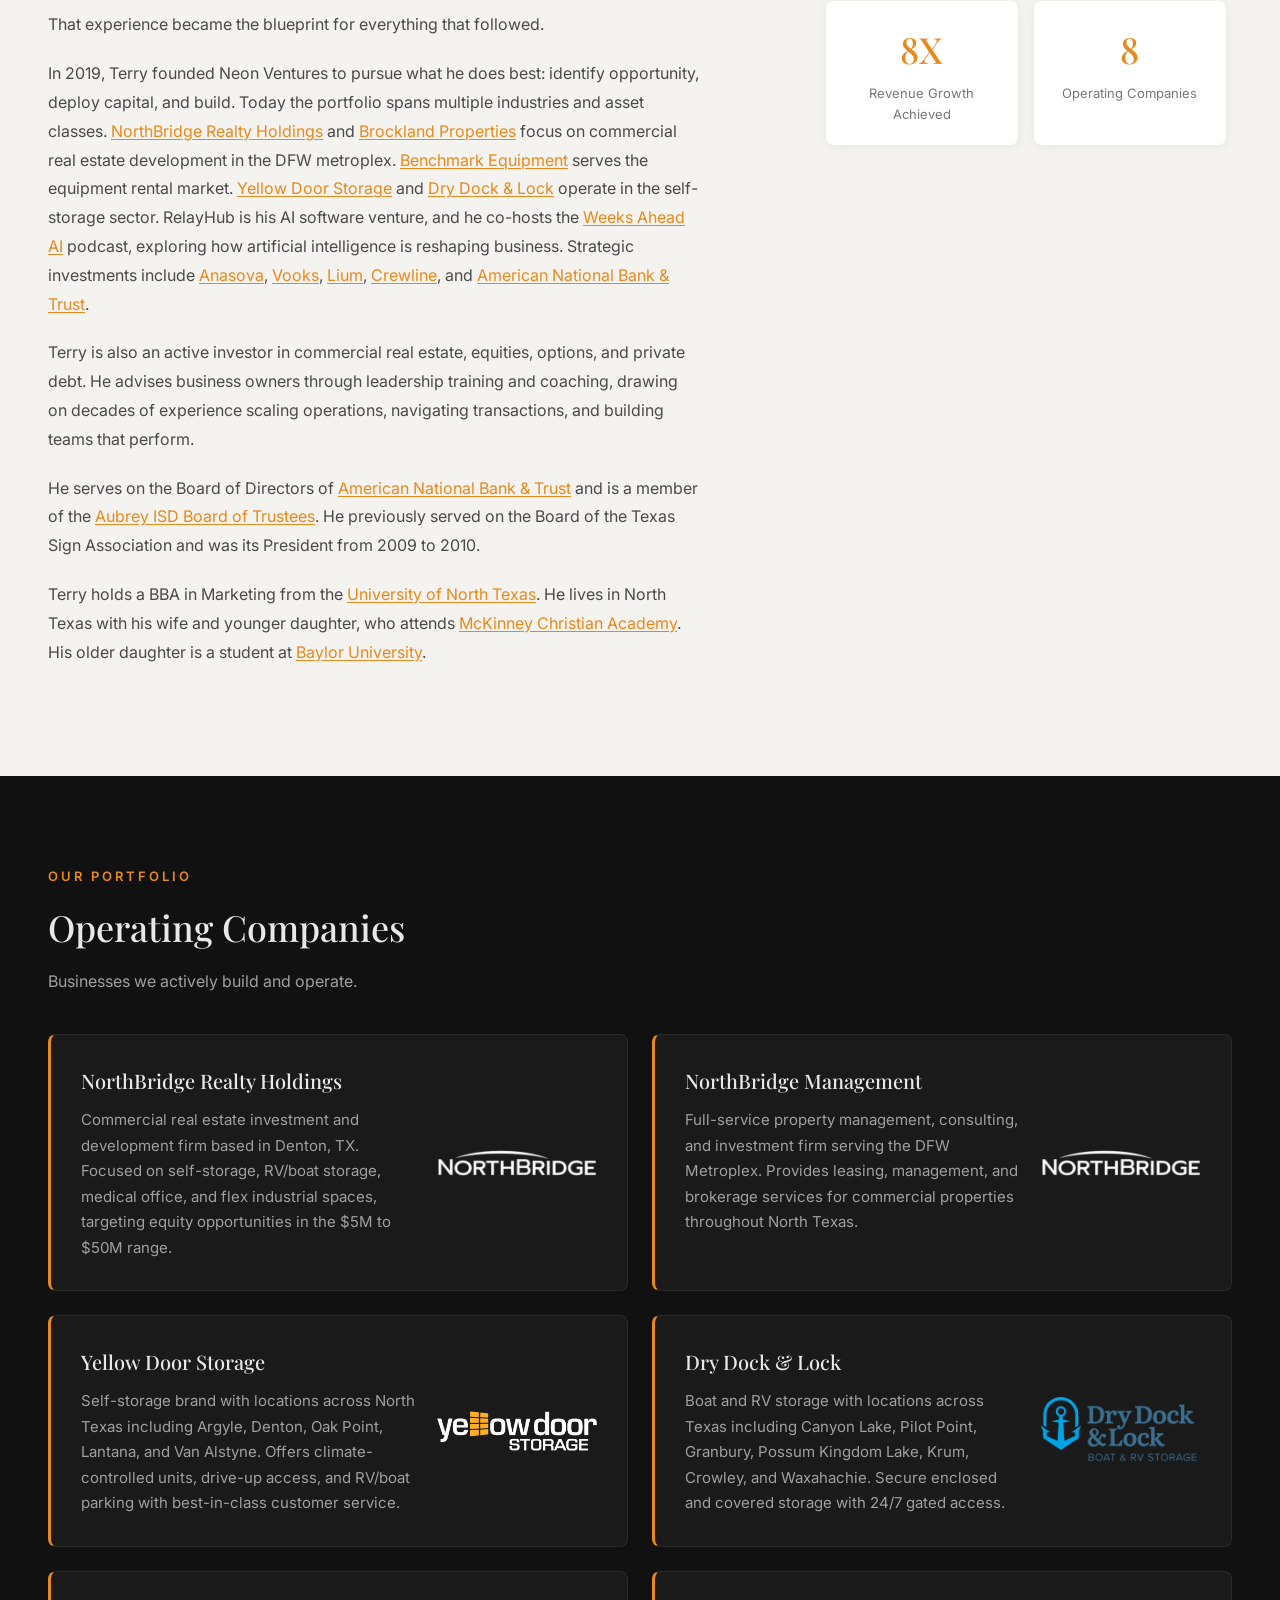
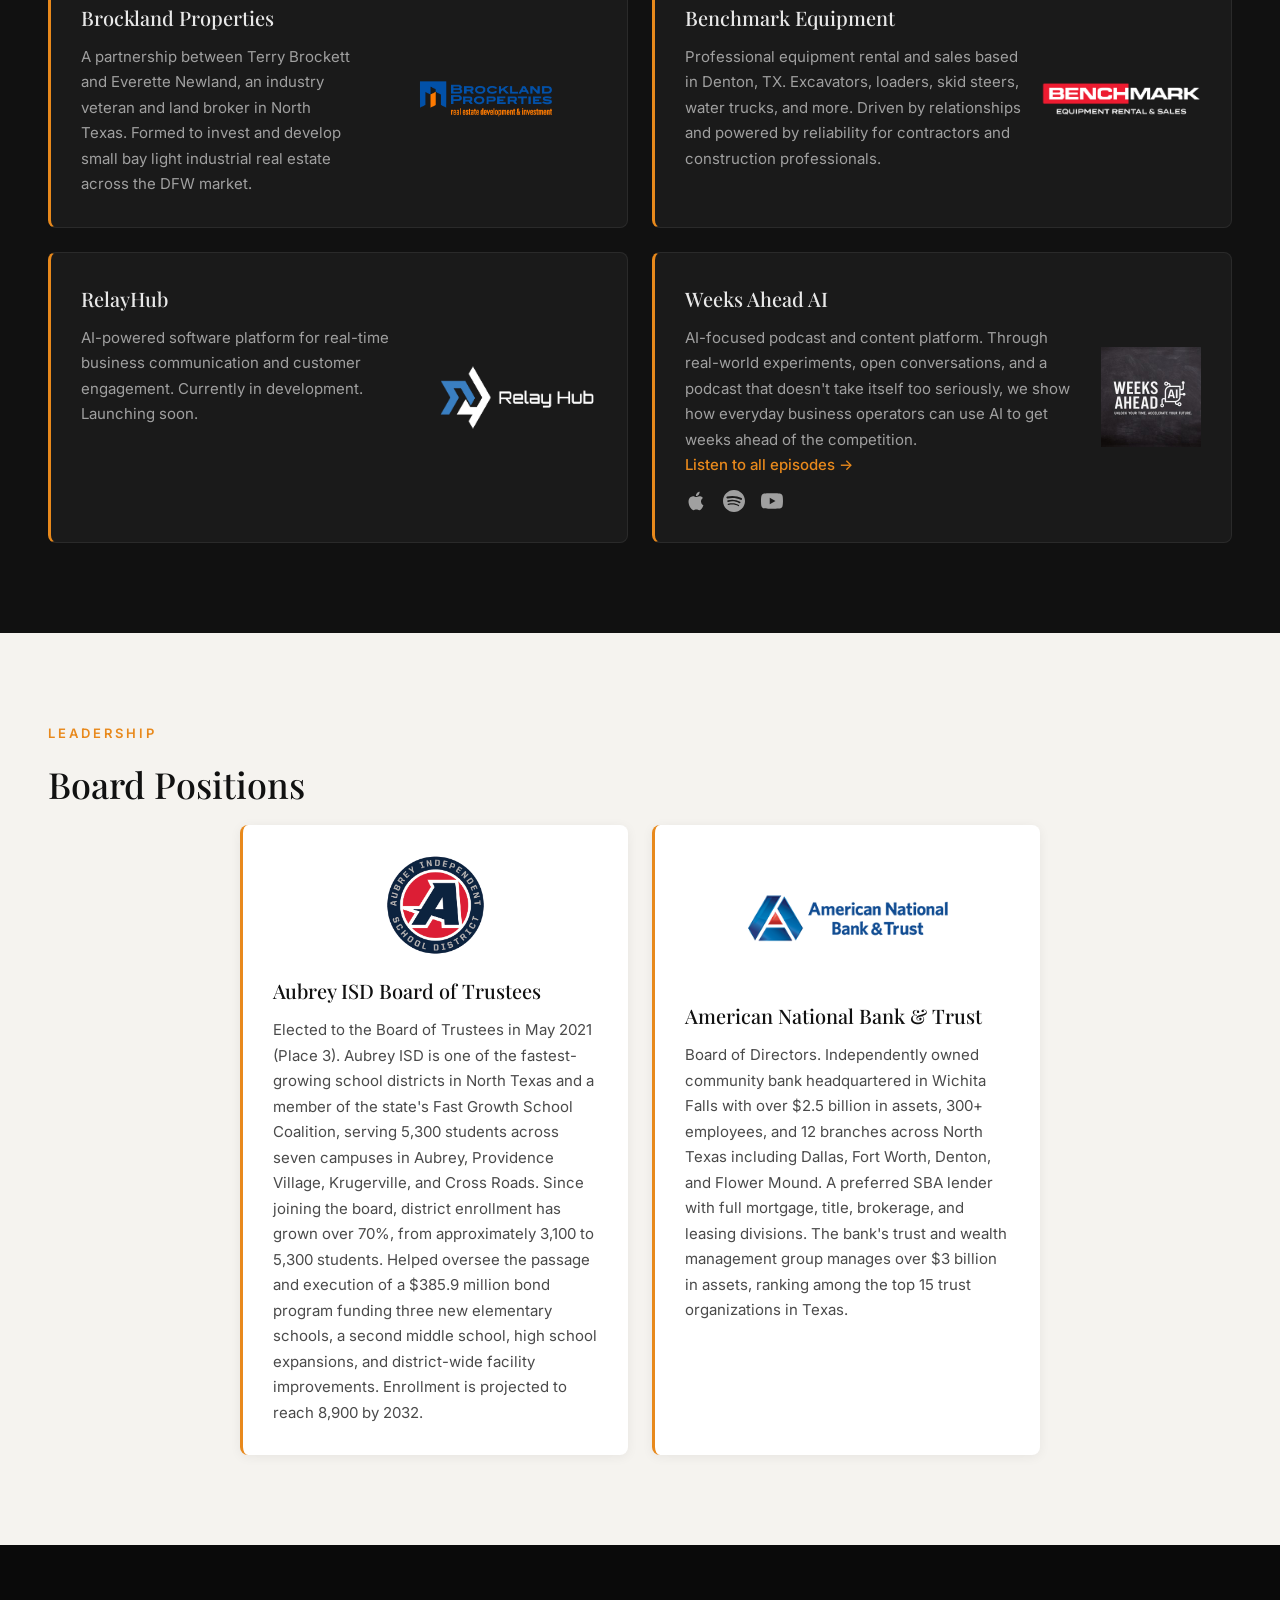
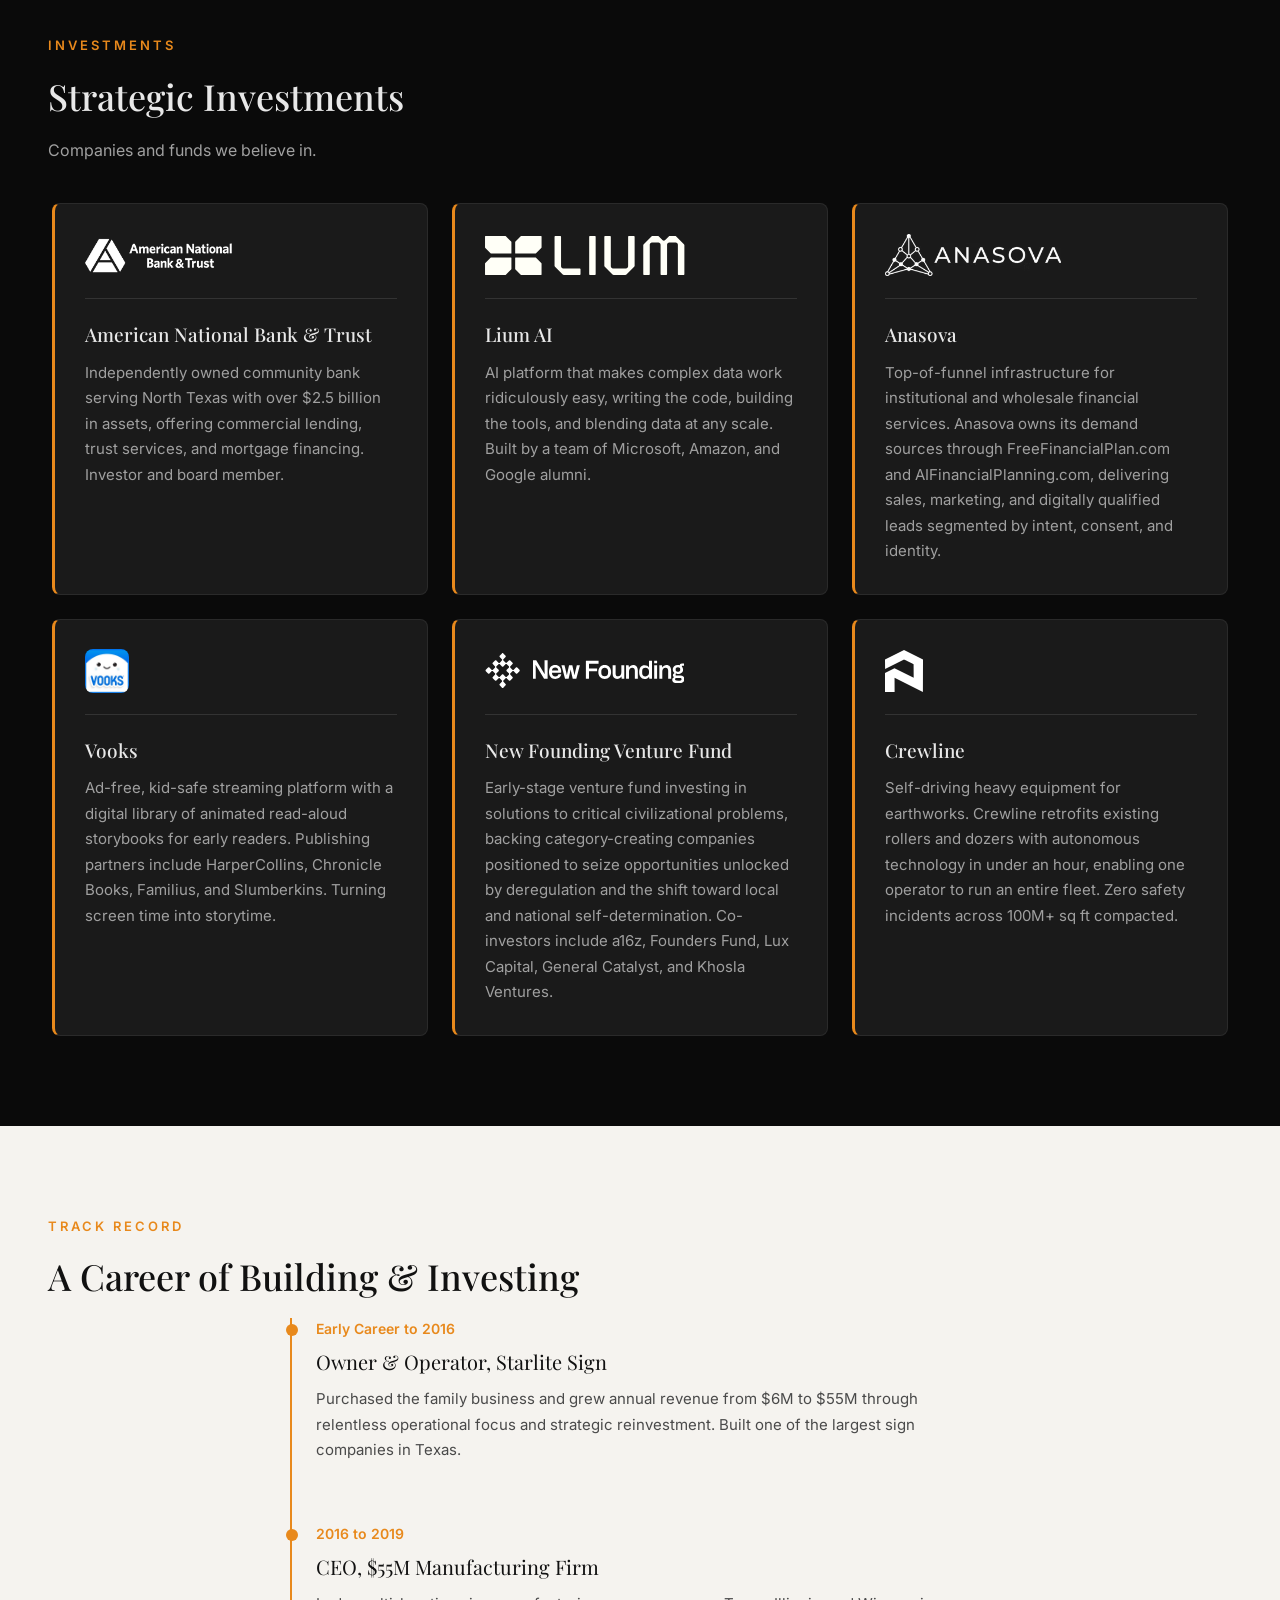
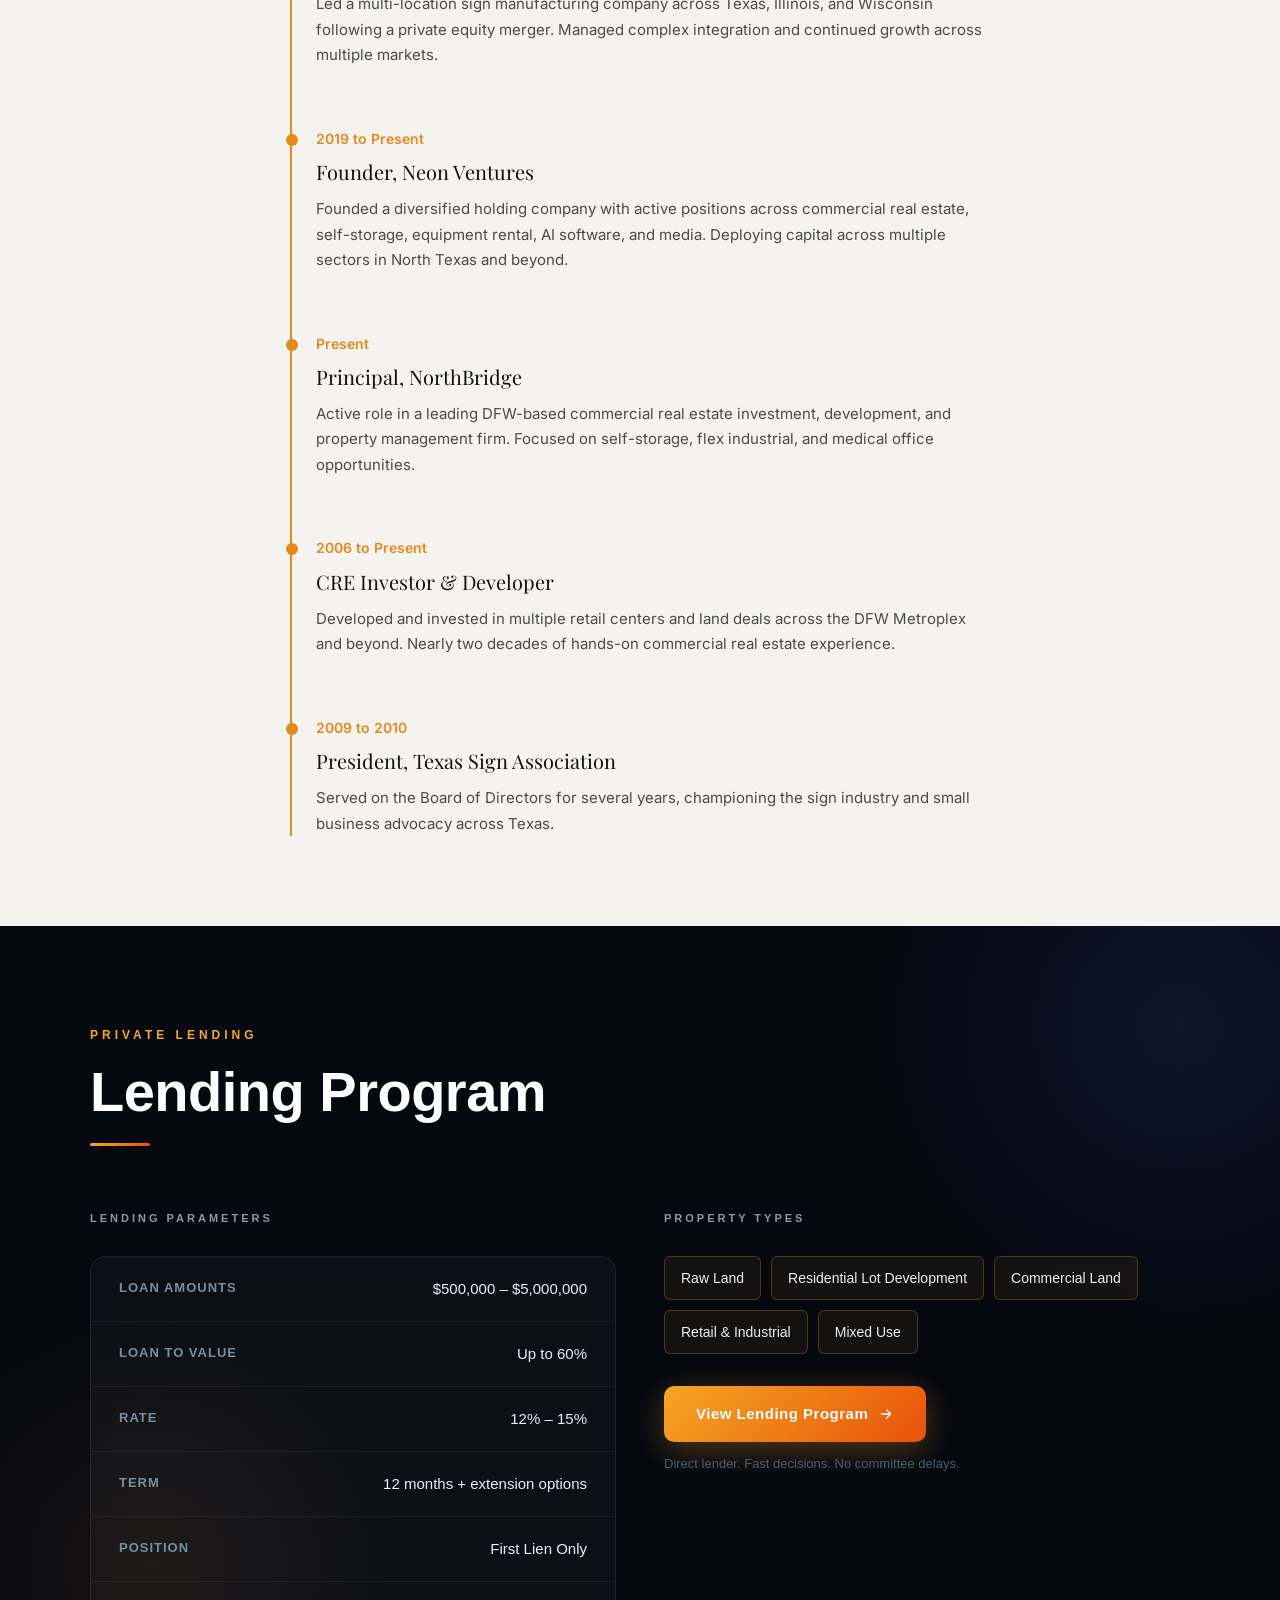
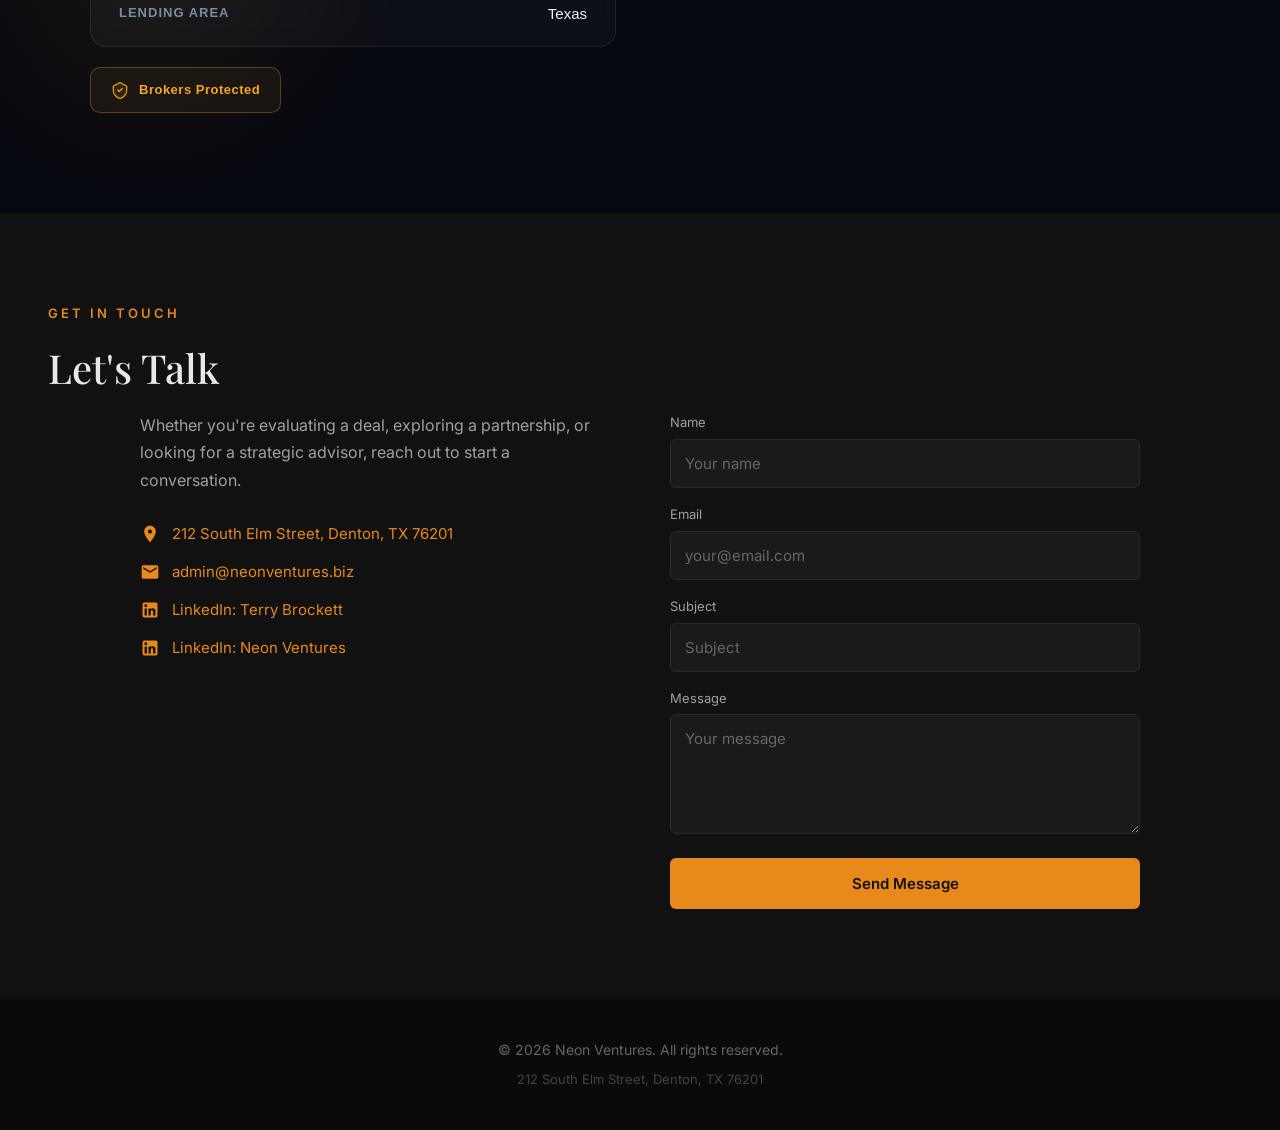
==== commit db3ea56a: "Update about bio: North Texas, McKinney Christian Academy Co-Authored-By: Claude Opus 4.6 <noreply@a" ====
--- a/index.html
+++ b/index.html
@@ -103,7 +103,7 @@
         <p>In 2019, Terry founded Neon Ventures to pursue what he does best: identify opportunity, deploy capital, and build. Today the portfolio spans multiple industries and asset classes. <a href="https://northbridge.inc" target="_blank" rel="noopener noreferrer">NorthBridge Realty Holdings</a> and <a href="https://www.linkedin.com/company/111873013" target="_blank" rel="noopener noreferrer">Brockland Properties</a> focus on commercial real estate development in the DFW metroplex. <a href="https://benchmarkequip.com" target="_blank" rel="noopener noreferrer">Benchmark Equipment</a> serves the equipment rental market. <a href="https://yellowdoorstorage.com" target="_blank" rel="noopener noreferrer">Yellow Door Storage</a> and <a href="https://drydockboatrv.com" target="_blank" rel="noopener noreferrer">Dry Dock & Lock</a> operate in the self-storage sector. RelayHub is his AI software venture, and he co-hosts the <a href="https://weeksahead.ai" target="_blank" rel="noopener noreferrer">Weeks Ahead AI</a> podcast, exploring how artificial intelligence is reshaping business. Strategic investments include <a href="https://anasova.com" target="_blank" rel="noopener noreferrer">Anasova</a>, <a href="https://vooks.com" target="_blank" rel="noopener noreferrer">Vooks</a>, <a href="https://lium.ai" target="_blank" rel="noopener noreferrer">Lium</a>, <a href="https://crewline.ai" target="_blank" rel="noopener noreferrer">Crewline</a>, and <a href="https://amnat.com" target="_blank" rel="noopener noreferrer">American National Bank & Trust</a>.</p>
         <p>Terry is also an active investor in commercial real estate, equities, options, and private debt. He advises business owners through leadership training and coaching, drawing on decades of experience scaling operations, navigating transactions, and building teams that perform.</p>
         <p>He serves on the Board of Directors of <a href="https://amnat.com" target="_blank" rel="noopener noreferrer">American National Bank & Trust</a> and is a member of the <a href="https://aubreyisd.net" target="_blank" rel="noopener noreferrer">Aubrey ISD Board of Trustees</a>. He previously served on the Board of the Texas Sign Association and was its President from 2009 to 2010.</p>
-        <p>Terry holds a BBA in Marketing from the <a href="https://www.unt.edu" target="_blank" rel="noopener noreferrer">University of North Texas</a>. He lives in Aubrey, Texas, with his wife and younger daughter, who attends <a href="https://www.prestonwoodchristian.org" target="_blank" rel="noopener noreferrer">Prestonwood Christian Academy</a>. His older daughter is a student at <a href="https://www.baylor.edu" target="_blank" rel="noopener noreferrer">Baylor University</a>.</p>
+        <p>Terry holds a BBA in Marketing from the <a href="https://www.unt.edu" target="_blank" rel="noopener noreferrer">University of North Texas</a>. He lives in North Texas with his wife and younger daughter, who attends <a href="https://www.mckinneychristian.org" target="_blank" rel="noopener noreferrer">McKinney Christian Academy</a>. His older daughter is a student at <a href="https://www.baylor.edu" target="_blank" rel="noopener noreferrer">Baylor University</a>.</p>
       </div>
       <div class="about-right">
         <img src="terry-brockett.jpg" alt="Terry Brockett" class="about-photo">
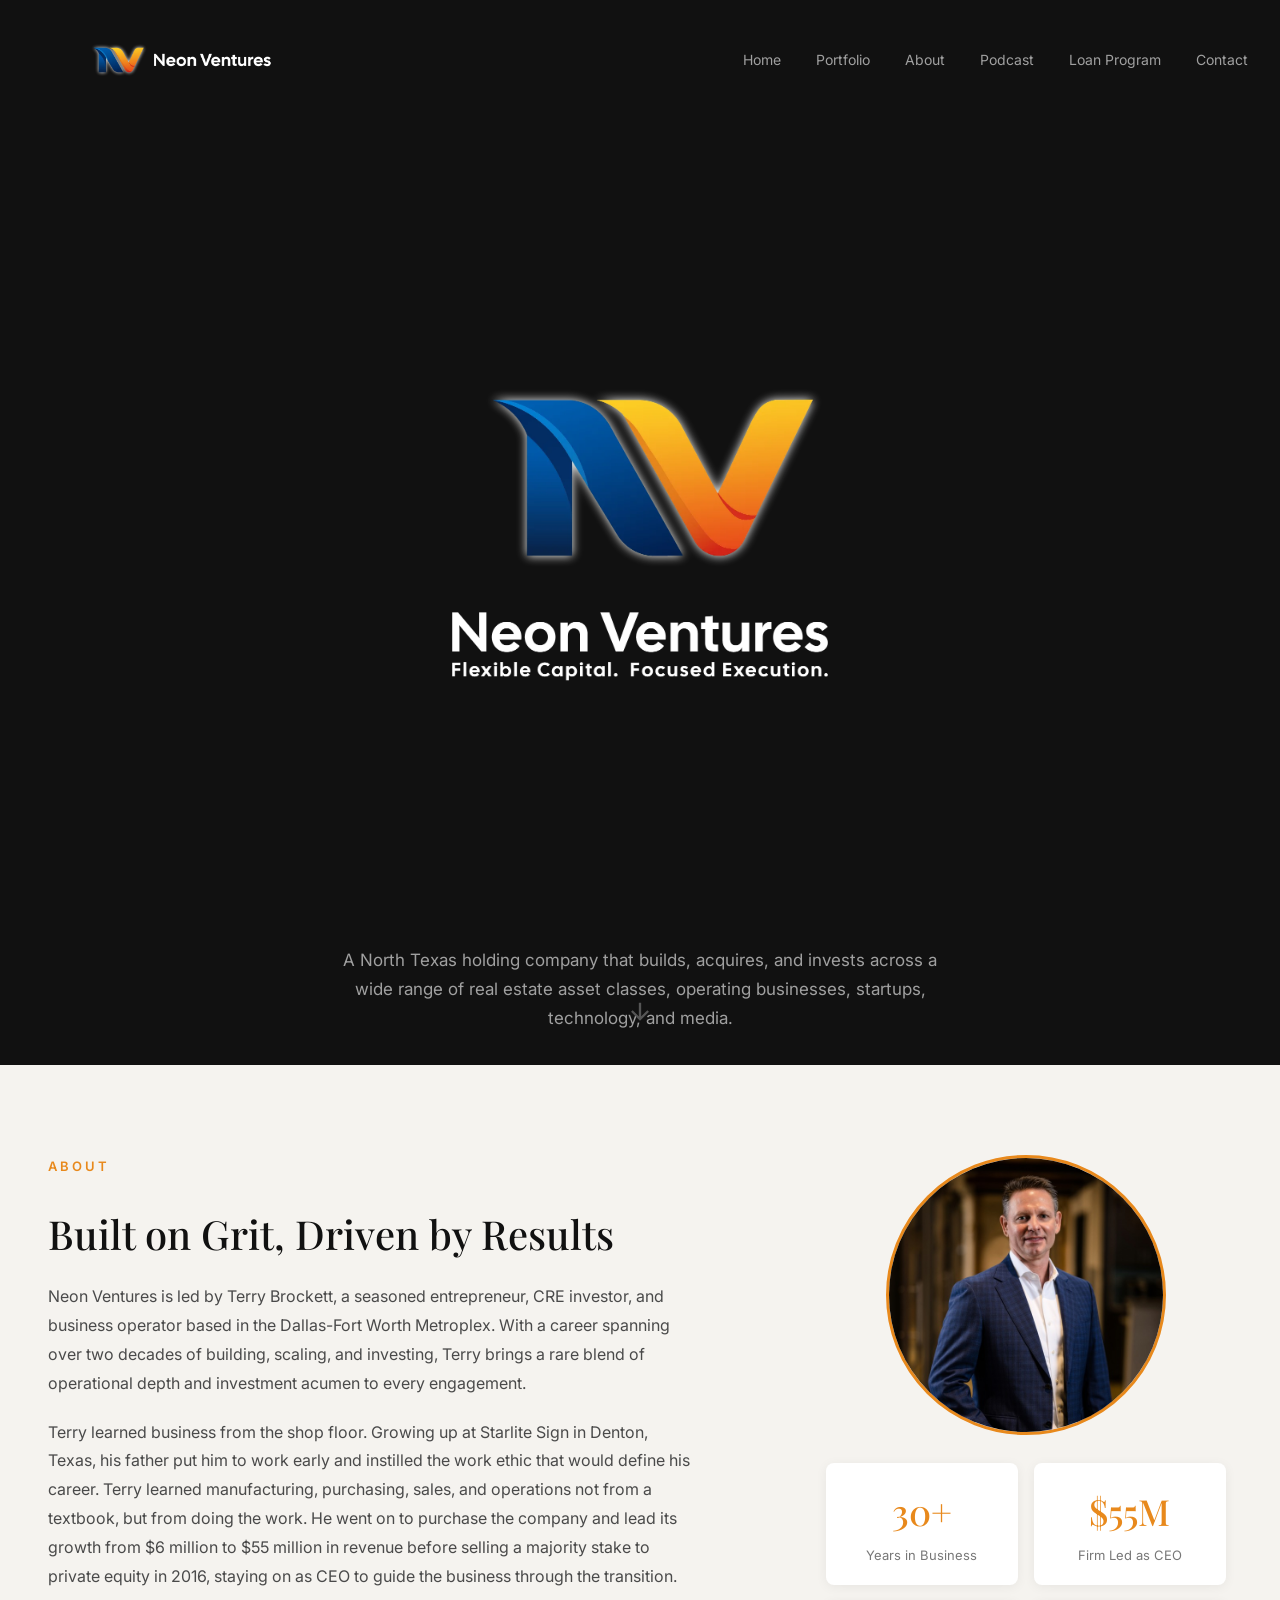
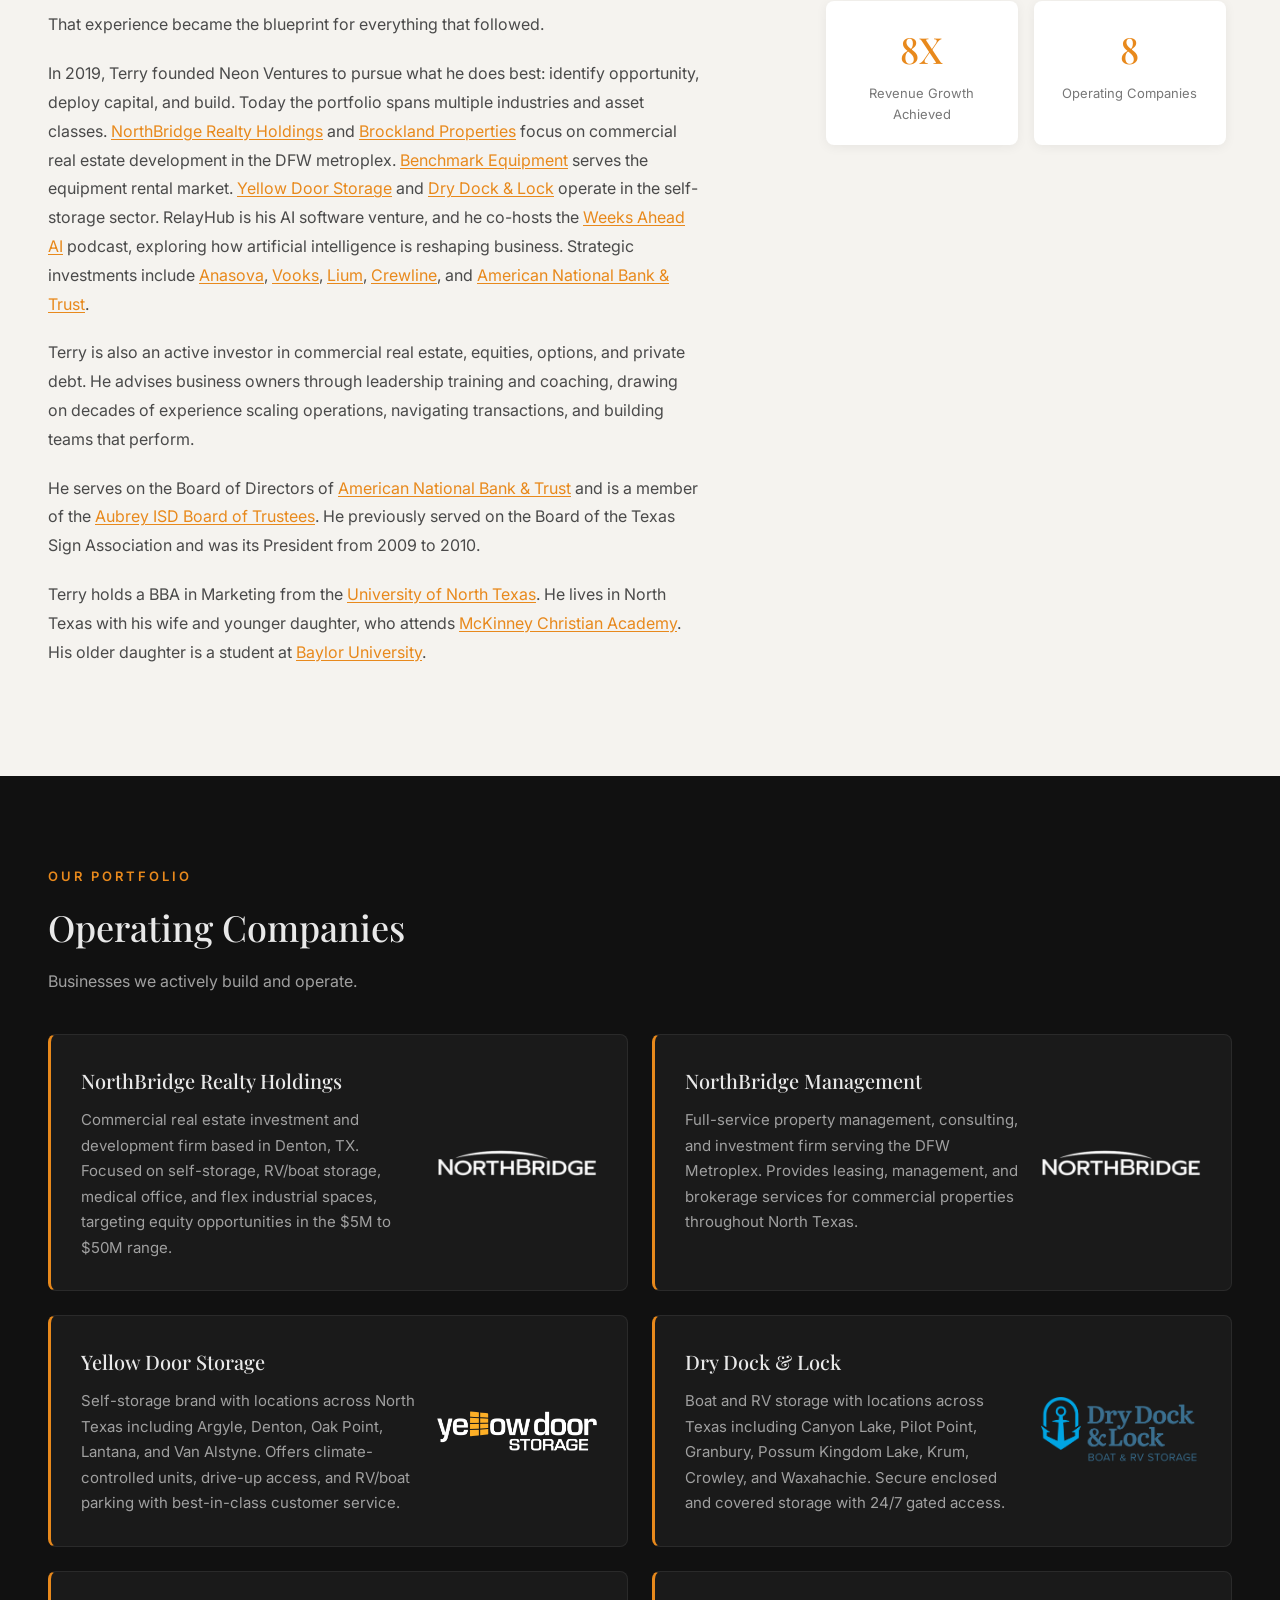
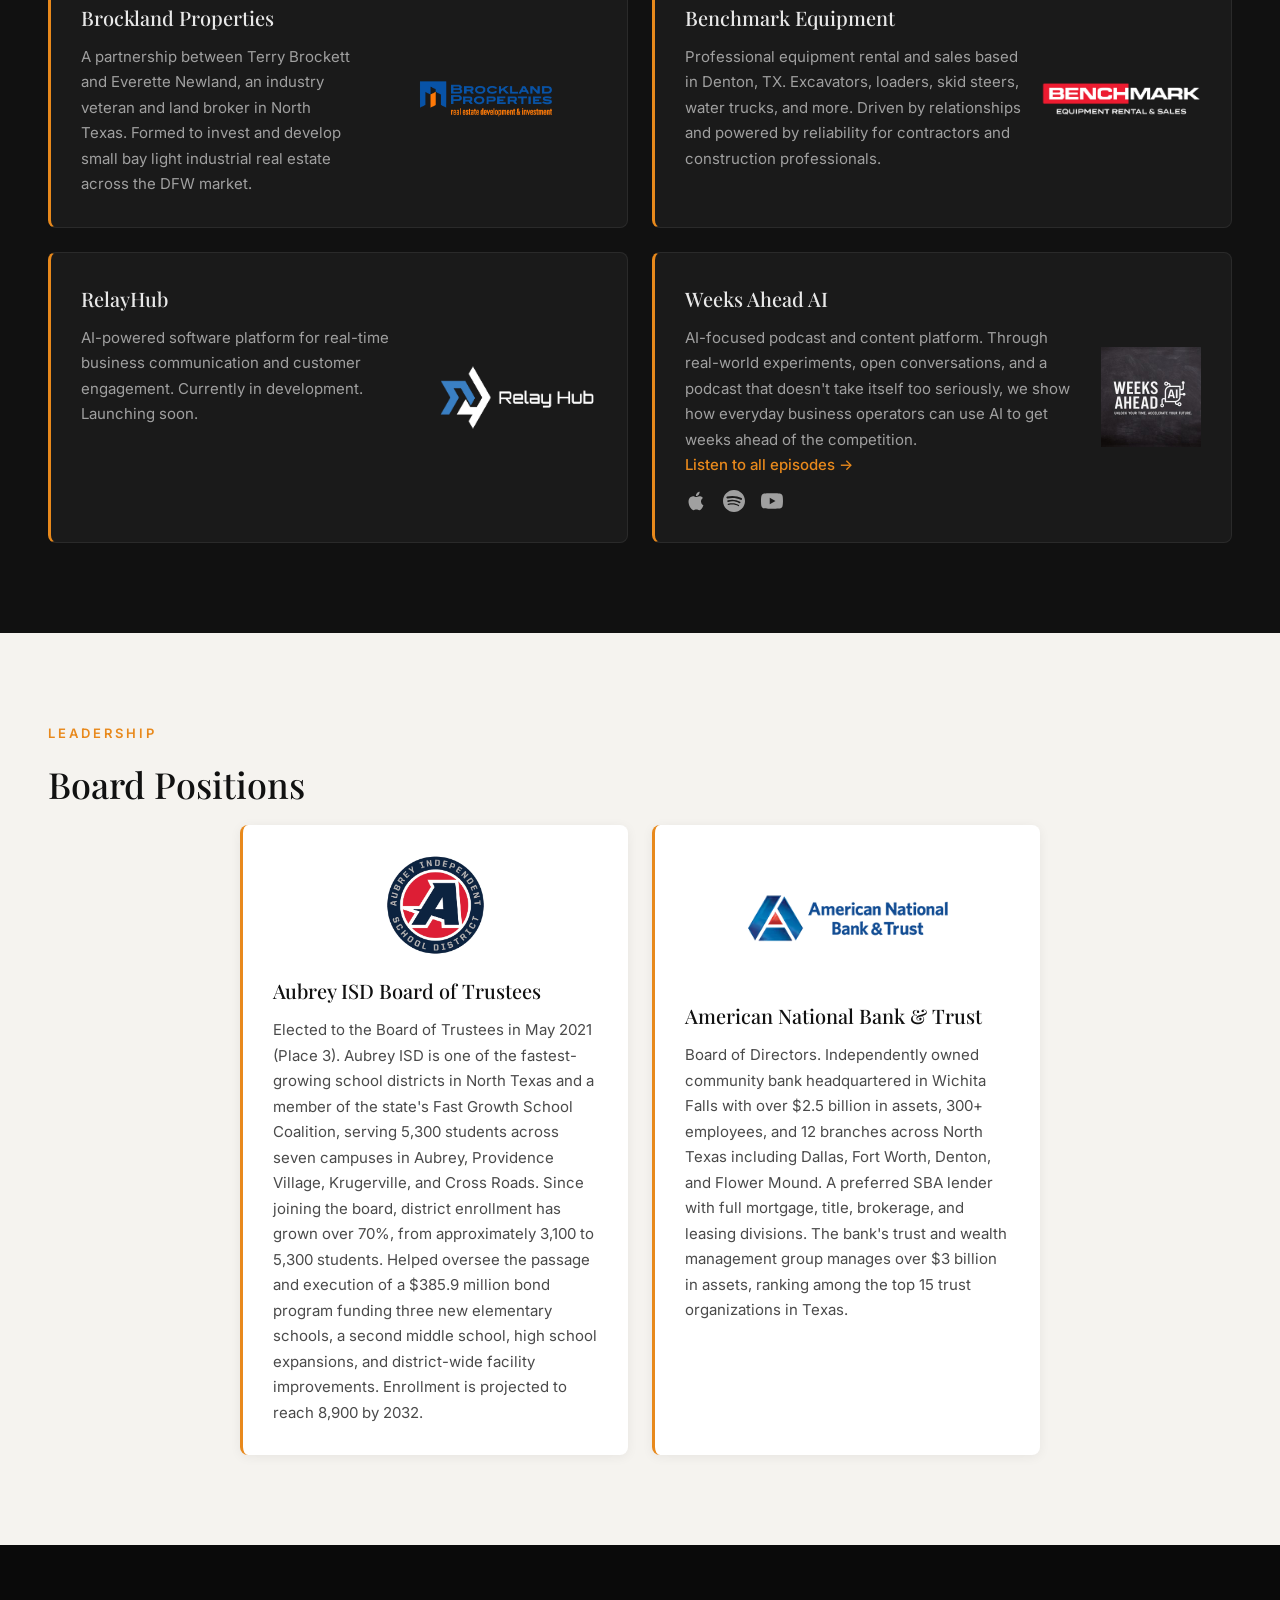
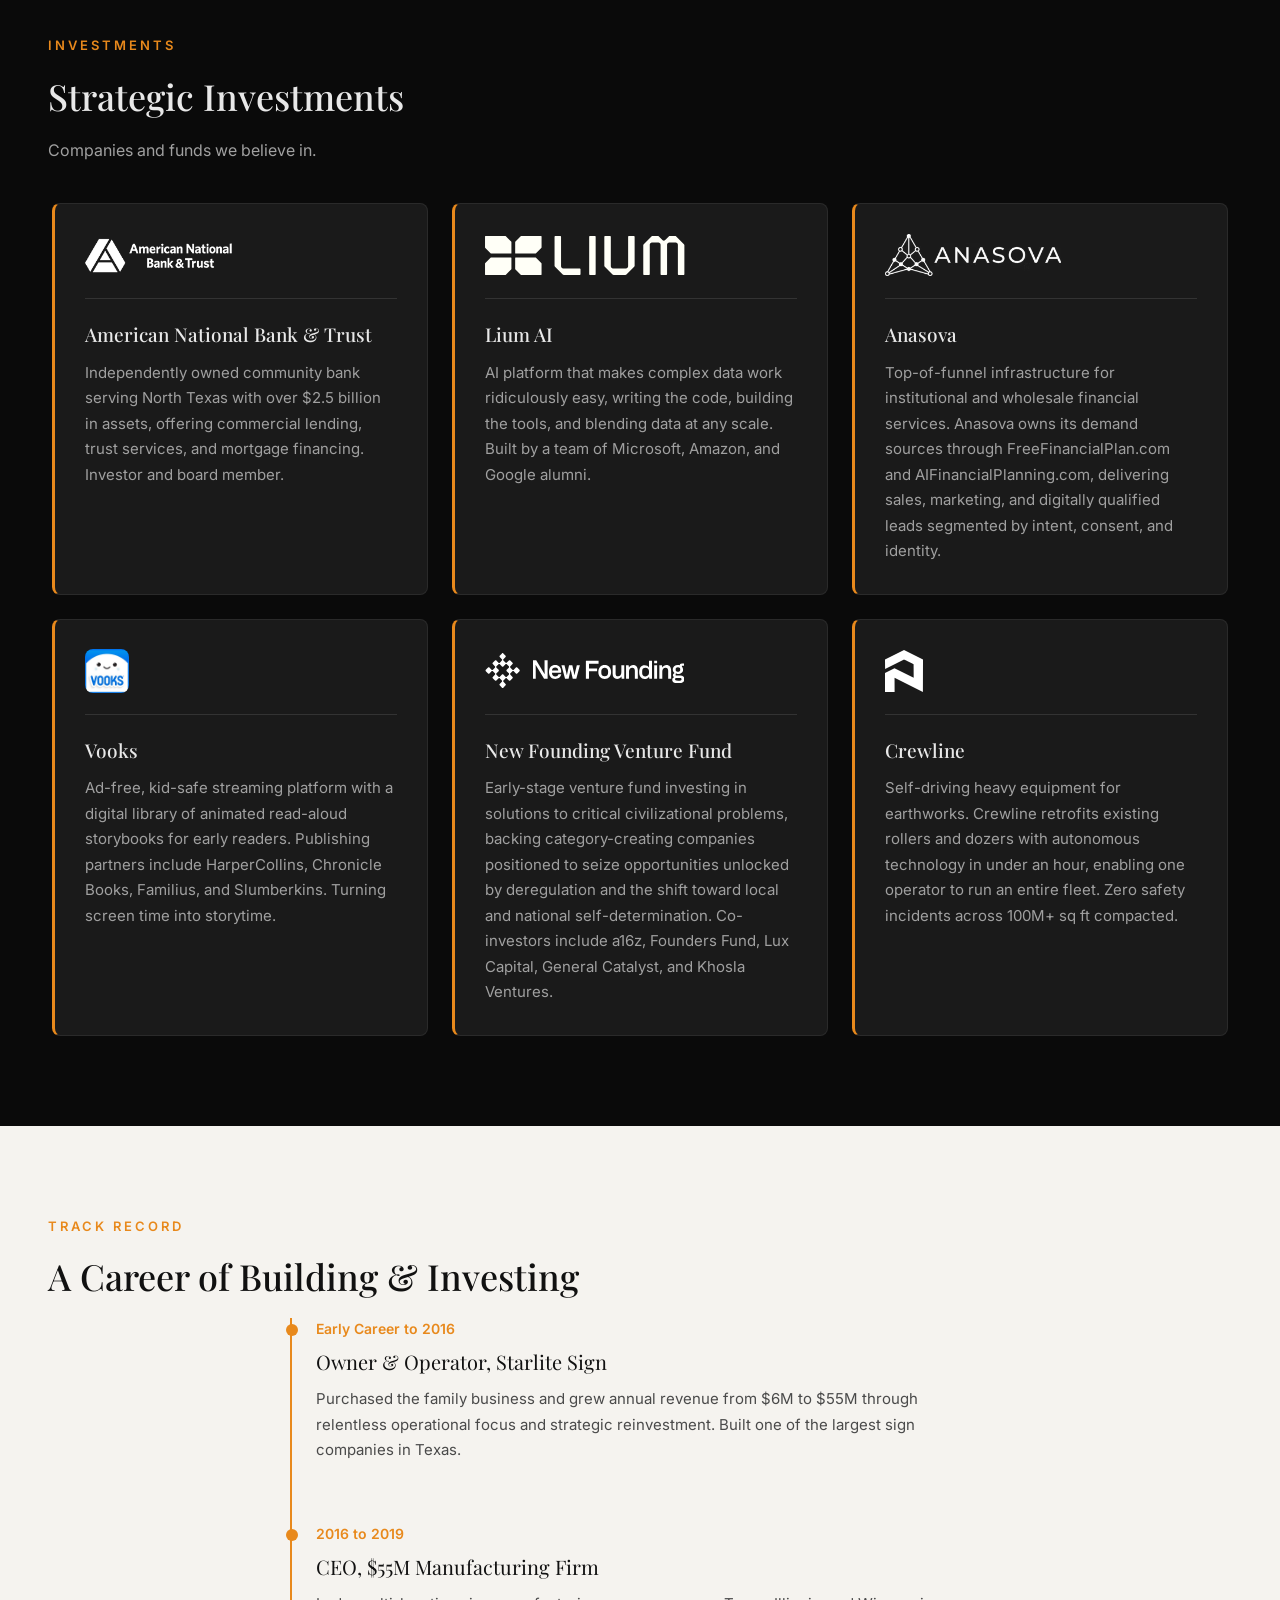
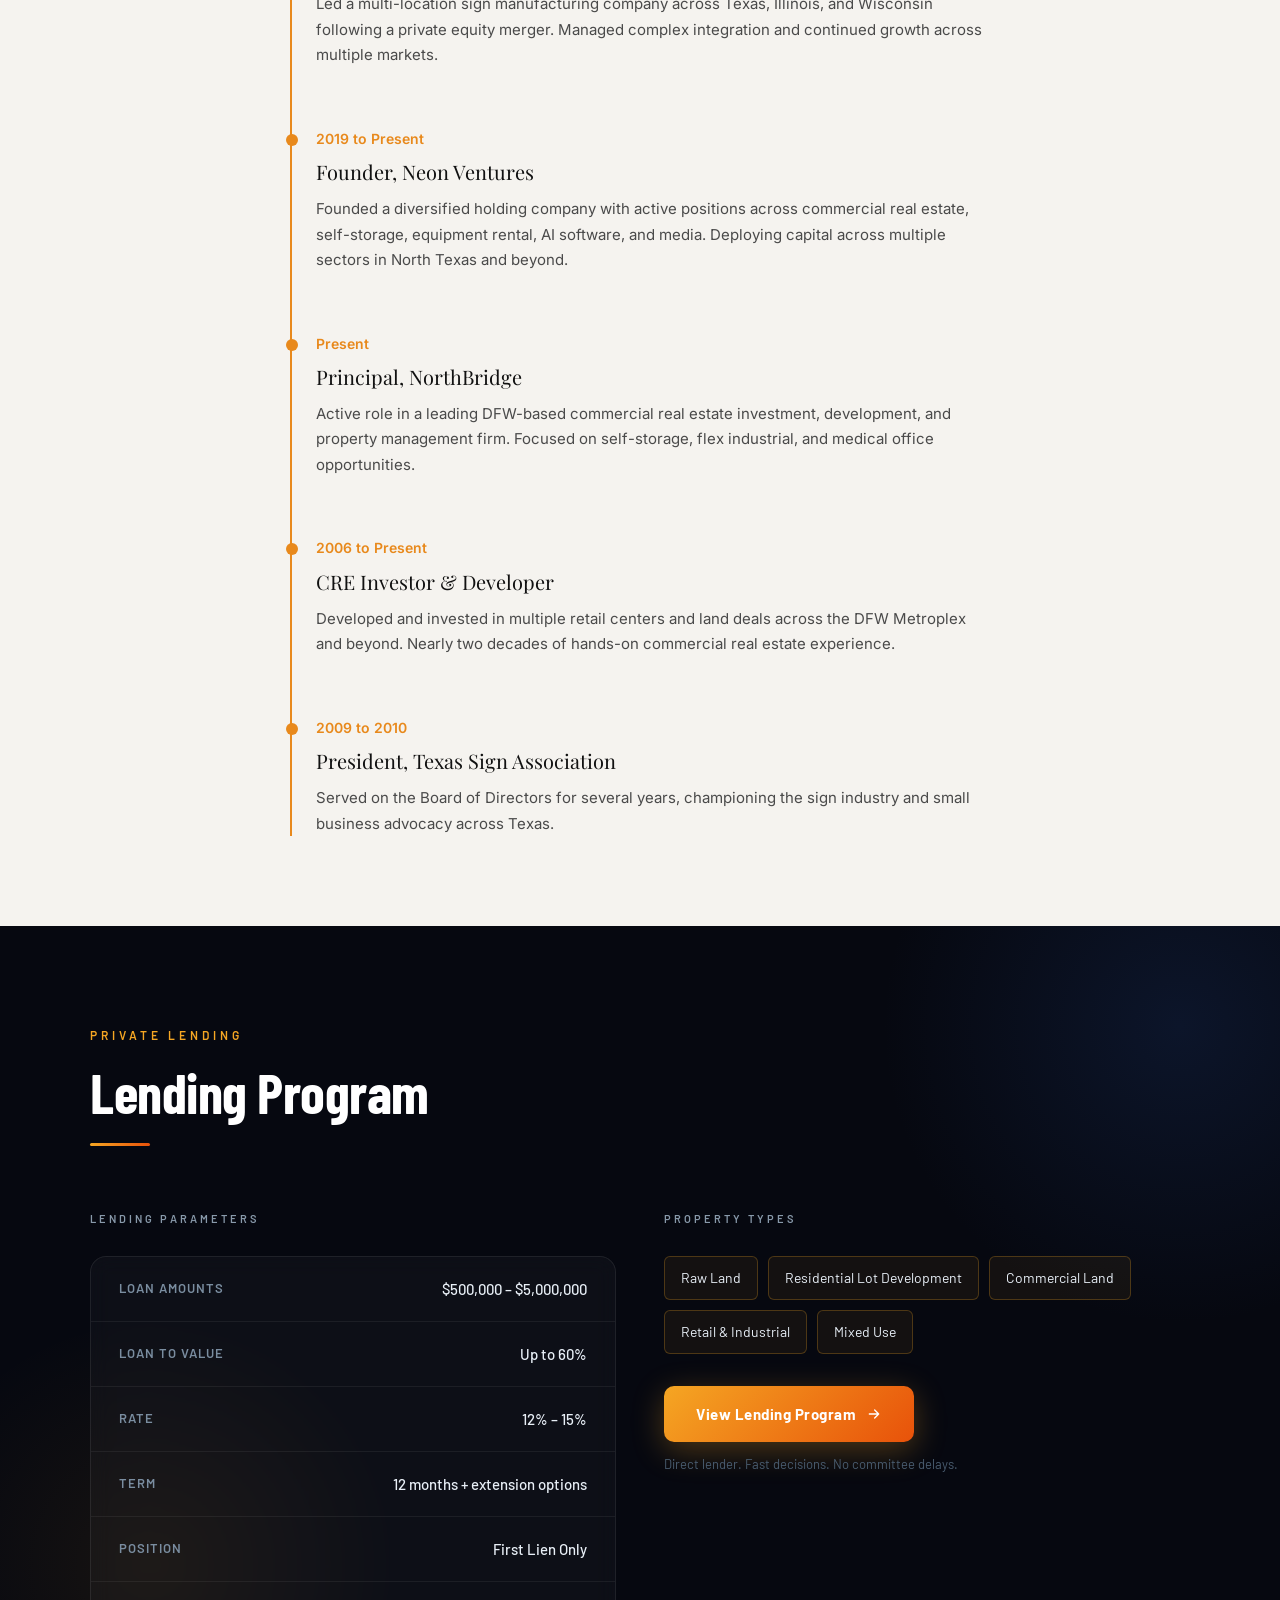
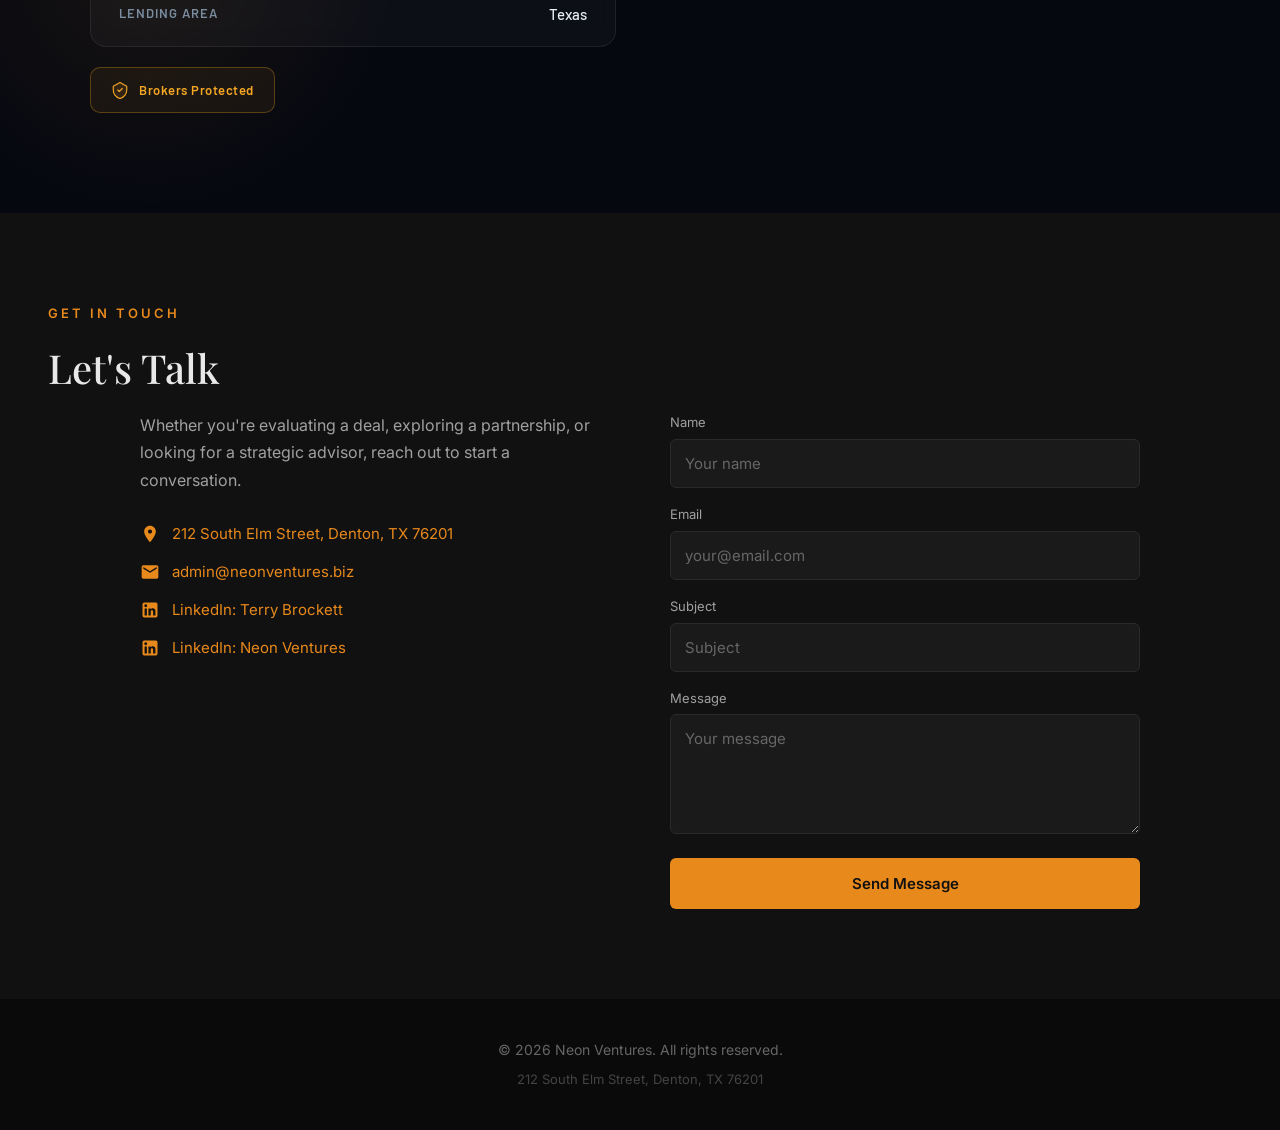
==== commit 43a8223f: "Optimize site performance and UX - Convert all PNG logos to WebP (50-86% smaller) - Add lazy loading" ====
--- a/index.html
+++ b/index.html
@@ -7,11 +7,15 @@
   <link rel="preconnect" href="https://fonts.googleapis.com">
   <link rel="preconnect" href="https://fonts.gstatic.com" crossorigin>
   <link href="https://fonts.googleapis.com/css2?family=Inter:wght@400;500;600&family=Playfair+Display:wght@400;500;600&display=swap" rel="stylesheet">
+  <link href="https://fonts.googleapis.com/css2?family=Barlow:wght@400;500;600;700&family=Barlow+Condensed:wght@600;700&display=swap" rel="stylesheet">
   <meta name="description" content="Neon Ventures is a North Texas holding company that builds, acquires, and invests across real estate, operating businesses, startups, technology, and media.">
-  <link rel="icon" type="image/png" href="neon-ventures-a7.png">
+  <link rel="icon" type="image/webp" href="neon-ventures-a7.webp">
+  <meta name="theme-color" content="#111111">
   <meta property="og:title" content="Neon Ventures | Flexible Capital. Focused Execution.">
   <meta property="og:description" content="A North Texas holding company that builds, acquires, and invests across real estate, operating businesses, startups, technology, and media.">
-  <meta property="og:image" content="https://neonventures.biz/neon-ventures-a1.png">
+  <meta property="og:image" content="https://neonventures.biz/neon-ventures-a1.webp">
+  <meta property="og:image:width" content="1200">
+  <meta property="og:image:height" content="1200">
   <meta property="og:type" content="website">
   <link rel="canonical" href="https://www.neonventures.biz/">
   <meta property="og:url" content="https://www.neonventures.biz/">
@@ -19,7 +23,7 @@
   <meta name="twitter:card" content="summary_large_image">
   <meta name="twitter:title" content="Neon Ventures | Flexible Capital. Focused Execution.">
   <meta name="twitter:description" content="A North Texas holding company that builds, acquires, and invests across real estate, operating businesses, startups, technology, and media.">
-  <meta name="twitter:image" content="https://www.neonventures.biz/neon-ventures-a1.png">
+  <meta name="twitter:image" content="https://www.neonventures.biz/neon-ventures-a1.webp">
   <script type="application/ld+json">
   {
     "@context": "https://schema.org",
@@ -29,7 +33,7 @@
         "@id": "https://www.neonventures.biz/#organization",
         "name": "Neon Ventures",
         "url": "https://www.neonventures.biz/",
-        "logo": "https://www.neonventures.biz/neon-ventures-a1.png",
+        "logo": "https://www.neonventures.biz/neon-ventures-a1.webp",
         "email": "admin@neonventures.biz",
         "foundingDate": "2019",
         "description": "A North Texas holding company that builds, acquires, and invests across real estate, operating businesses, startups, technology, and media.",
@@ -69,7 +73,7 @@
 <body>
   <nav class="navbar" id="navbar">
     <a href="#hero" class="navbar-brand">
-      <img src="neon-ventures-a7.png" alt="Neon Ventures">
+      <img src="neon-ventures-a7.webp" alt="Neon Ventures">
     </a>
     <div class="nav-links" id="navLinks">
       <a href="#hero">Home</a>
@@ -85,7 +89,7 @@
   </nav>
 
   <section id="hero" class="hero">
-    <img src="neon-ventures-a1.png" alt="Neon Ventures" class="hero-logo">
+    <img src="neon-ventures-a1.webp" alt="Neon Ventures" class="hero-logo">
     <p class="hero-desc">A North Texas holding company that builds, acquires, and invests across a wide range of real estate asset classes, operating businesses, startups, technology, and media.</p>
     <div class="scroll-indicator">
       <svg viewBox="0 0 24 24" fill="none" stroke="currentColor" stroke-width="2"><path d="M12 5v14M19 12l-7 7-7-7"/></svg>
@@ -106,7 +110,7 @@
         <p>Terry holds a BBA in Marketing from the <a href="https://www.unt.edu" target="_blank" rel="noopener noreferrer">University of North Texas</a>. He lives in North Texas with his wife and younger daughter, who attends <a href="https://www.mckinneychristian.org" target="_blank" rel="noopener noreferrer">McKinney Christian Academy</a>. His older daughter is a student at <a href="https://www.baylor.edu" target="_blank" rel="noopener noreferrer">Baylor University</a>.</p>
       </div>
       <div class="about-right">
-        <img src="terry-brockett.jpg" alt="Terry Brockett" class="about-photo">
+        <img src="terry-brockett.jpg" alt="Terry Brockett" class="about-photo" loading="lazy">
         <div class="about-stats">
           <div class="about-stat"><div class="num">30+</div><div class="lbl">Years in Business</div></div>
           <div class="about-stat"><div class="num">$55M</div><div class="lbl">Firm Led as CEO</div></div>
@@ -128,7 +132,7 @@
           <p>Commercial real estate investment and development firm based in Denton, TX. Focused on self-storage, RV/boat storage, medical office, and flex industrial spaces, targeting equity opportunities in the $5M to $50M range.</p>
         </div>
         <div class="card-logo-right">
-          <a href="https://northbridge.inc" target="_blank" rel="noopener noreferrer"><img src="nb-white-logo.png" alt="NorthBridge Realty Holdings"></a>
+          <a href="https://northbridge.inc" target="_blank" rel="noopener noreferrer"><img src="nb-white-logo.webp" alt="NorthBridge Realty Holdings" loading="lazy"></a>
         </div>
       </div>
       <div class="card-dark">
@@ -137,7 +141,7 @@
           <p>Full-service property management, consulting, and investment firm serving the DFW Metroplex. Provides leasing, management, and brokerage services for commercial properties throughout North Texas.</p>
         </div>
         <div class="card-logo-right">
-          <a href="https://northbridge.inc/management-services/" target="_blank" rel="noopener noreferrer"><img src="nb-white-logo.png" alt="NorthBridge Management"></a>
+          <a href="https://northbridge.inc/management-services/" target="_blank" rel="noopener noreferrer"><img src="nb-white-logo.webp" alt="NorthBridge Management" loading="lazy"></a>
         </div>
       </div>
       <div class="card-dark">
@@ -146,7 +150,7 @@
           <p>Self-storage brand with locations across North Texas including Argyle, Denton, Oak Point, Lantana, and Van Alstyne. Offers climate-controlled units, drive-up access, and RV/boat parking with best-in-class customer service.</p>
         </div>
         <div class="card-logo-right">
-          <a href="https://yellowdoorstorage.com" target="_blank" rel="noopener noreferrer"><img src="yellow-door-logo-white-letters.png" alt="Yellow Door Storage"></a>
+          <a href="https://yellowdoorstorage.com" target="_blank" rel="noopener noreferrer"><img src="yellow-door-logo-white-letters.webp" alt="Yellow Door Storage" loading="lazy"></a>
         </div>
       </div>
       <div class="card-dark">
@@ -155,7 +159,7 @@
           <p>Boat and RV storage with locations across Texas including Canyon Lake, Pilot Point, Granbury, Possum Kingdom Lake, Krum, Crowley, and Waxahachie. Secure enclosed and covered storage with 24/7 gated access.</p>
         </div>
         <div class="card-logo-right">
-          <a href="https://drydockboatrv.com" target="_blank" rel="noopener noreferrer"><img src="dry-dock-lock-logo-brs-color.png" alt="Dry Dock & Lock"></a>
+          <a href="https://drydockboatrv.com" target="_blank" rel="noopener noreferrer"><img src="dry-dock-lock-logo-brs-color.webp" alt="Dry Dock & Lock" loading="lazy"></a>
         </div>
       </div>
       <div class="card-dark">
@@ -164,7 +168,7 @@
           <p>A partnership between Terry Brockett and Everette Newland, an industry veteran and land broker in North Texas. Formed to invest and develop small bay light industrial real estate across the DFW market.</p>
         </div>
         <div class="card-logo-right card-logo-lg">
-          <a href="https://www.linkedin.com/company/111873013" target="_blank" rel="noopener noreferrer"><img src="brockland-properties-logo-final.png" alt="Brockland Properties"></a>
+          <a href="https://www.linkedin.com/company/111873013" target="_blank" rel="noopener noreferrer"><img src="brockland-properties-logo-final.webp" alt="Brockland Properties" loading="lazy"></a>
         </div>
       </div>
       <div class="card-dark">
@@ -173,7 +177,7 @@
           <p>Professional equipment rental and sales based in Denton, TX. Excavators, loaders, skid steers, water trucks, and more. Driven by relationships and powered by reliability for contractors and construction professionals.</p>
         </div>
         <div class="card-logo-right">
-          <a href="https://benchmarkequip.com" target="_blank" rel="noopener noreferrer"><img src="benchmark-logo-rgb-color-reverse.png" alt="Benchmark Equipment"></a>
+          <a href="https://benchmarkequip.com" target="_blank" rel="noopener noreferrer"><img src="benchmark-logo-rgb-color-reverse.webp" alt="Benchmark Equipment" loading="lazy"></a>
         </div>
       </div>
       <div class="card-dark">
@@ -182,7 +186,7 @@
           <p>AI-powered software platform for real-time business communication and customer engagement. Currently in development. Launching soon.</p>
         </div>
         <div class="card-logo-right">
-          <img src="relay-hub-branding-reversed.png" alt="Relay Hub">
+          <img src="relay-hub-branding-reversed.webp" alt="Relay Hub" loading="lazy">
         </div>
       </div>
       <div class="card-dark">
@@ -202,7 +206,7 @@
         </div>
         </div>
         <div class="card-logo-right">
-          <a href="https://weeksahead.ai" target="_blank" rel="noopener noreferrer"><img src="weeks-ahead-ai.jpeg" alt="Weeks Ahead AI"></a>
+          <a href="https://weeksahead.ai" target="_blank" rel="noopener noreferrer"><img src="weeks-ahead-ai.jpeg" alt="Weeks Ahead AI" loading="lazy"></a>
         </div>
       </div>
     </div>
@@ -214,7 +218,7 @@
     <div class="cards-narrow">
       <div class="card-light card-with-logo">
         <div class="card-logo-right">
-          <a href="https://aubreyisd.net" target="_blank" rel="noopener noreferrer"><img src="aisd-badge-white-bg.png" alt="Aubrey ISD"></a>
+          <a href="https://aubreyisd.net" target="_blank" rel="noopener noreferrer"><img src="aisd-badge-white-bg.webp" alt="Aubrey ISD" loading="lazy"></a>
         </div>
         <div>
           <h3><a href="https://aubreyisd.net" target="_blank" rel="noopener noreferrer">Aubrey ISD Board of Trustees</a></h3>
@@ -223,7 +227,7 @@
       </div>
       <div class="card-light card-with-logo">
         <div class="card-logo-right">
-          <a href="https://amnat.com" target="_blank" rel="noopener noreferrer"><img src="anbt-logo.png" alt="American National Bank & Trust" class="card-logo-125"></a>
+          <a href="https://amnat.com" target="_blank" rel="noopener noreferrer"><img src="anbt-logo.webp" alt="American National Bank & Trust" class="card-logo-125" loading="lazy"></a>
         </div>
         <div>
           <h3><a href="https://amnat.com" target="_blank" rel="noopener noreferrer">American National Bank & Trust</a></h3>
@@ -240,42 +244,42 @@
     <div class="investments-grid">
       <div class="investment-card">
         <div class="investment-logo">
-          <a href="https://amnat.com" target="_blank" rel="noopener noreferrer"><img src="anbt-logo.png" alt="American National Bank &amp; Trust" class="inv-logo-white"></a>
+          <a href="https://amnat.com" target="_blank" rel="noopener noreferrer"><img src="anbt-logo.webp" alt="American National Bank &amp; Trust" class="inv-logo-white" loading="lazy"></a>
         </div>
         <h3><a href="https://amnat.com" target="_blank" rel="noopener noreferrer">American National Bank &amp; Trust</a></h3>
         <p>Independently owned community bank serving North Texas with over $2.5 billion in assets, offering commercial lending, trust services, and mortgage financing. Investor and board member.</p>
       </div>
       <div class="investment-card">
         <div class="investment-logo">
-          <a href="https://lium.ai" target="_blank" rel="noopener noreferrer"><img src="Lium-Full-Light.svg" alt="Lium AI"></a>
+          <a href="https://lium.ai" target="_blank" rel="noopener noreferrer"><img src="Lium-Full-Light.svg" alt="Lium AI" loading="lazy"></a>
         </div>
         <h3><a href="https://lium.ai" target="_blank" rel="noopener noreferrer">Lium AI</a></h3>
         <p>AI platform that makes complex data work ridiculously easy, writing the code, building the tools, and blending data at any scale. Built by a team of Microsoft, Amazon, and Google alumni.</p>
       </div>
       <div class="investment-card">
         <div class="investment-logo">
-          <a href="https://anasova.com" target="_blank" rel="noopener noreferrer"><img src="anasova-logo.avif" alt="Anasova" class="inv-logo-white"></a>
+          <a href="https://anasova.com" target="_blank" rel="noopener noreferrer"><img src="anasova-logo.avif" alt="Anasova" class="inv-logo-white" loading="lazy"></a>
         </div>
         <h3><a href="https://anasova.com" target="_blank" rel="noopener noreferrer">Anasova</a></h3>
         <p>Top-of-funnel infrastructure for institutional and wholesale financial services. Anasova owns its demand sources through FreeFinancialPlan.com and AIFinancialPlanning.com, delivering sales, marketing, and digitally qualified leads segmented by intent, consent, and identity.</p>
       </div>
       <div class="investment-card">
         <div class="investment-logo">
-          <a href="https://vooks.com" target="_blank" rel="noopener noreferrer"><img src="vooks-logo.jpeg" alt="Vooks" class="inv-logo-tile"></a>
+          <a href="https://vooks.com" target="_blank" rel="noopener noreferrer"><img src="vooks-logo.jpeg" alt="Vooks" class="inv-logo-tile" loading="lazy"></a>
         </div>
         <h3><a href="https://vooks.com" target="_blank" rel="noopener noreferrer">Vooks</a></h3>
         <p>Ad-free, kid-safe streaming platform with a digital library of animated read-aloud storybooks for early readers. Publishing partners include HarperCollins, Chronicle Books, Familius, and Slumberkins. Turning screen time into storytime.</p>
       </div>
       <div class="investment-card">
         <div class="investment-logo">
-          <a href="https://www.newfounding.com/venture" target="_blank" rel="noopener noreferrer"><img src="New_Founding_Logo.svg" alt="New Founding"></a>
+          <a href="https://www.newfounding.com/venture" target="_blank" rel="noopener noreferrer"><img src="New_Founding_Logo.svg" alt="New Founding" loading="lazy"></a>
         </div>
         <h3><a href="https://www.newfounding.com/venture" target="_blank" rel="noopener noreferrer">New Founding Venture Fund</a></h3>
         <p>Early-stage venture fund investing in solutions to critical civilizational problems, backing category-creating companies positioned to seize opportunities unlocked by deregulation and the shift toward local and national self-determination. Co-investors include a16z, Founders Fund, Lux Capital, General Catalyst, and Khosla Ventures.</p>
       </div>
       <div class="investment-card">
         <div class="investment-logo">
-          <a href="https://crewline.ai" target="_blank" rel="noopener noreferrer"><img src="crewline-logo.svg" alt="Crewline" class="inv-logo-white"></a>
+          <a href="https://crewline.ai" target="_blank" rel="noopener noreferrer"><img src="crewline-logo.svg" alt="Crewline" class="inv-logo-white" loading="lazy"></a>
         </div>
         <h3><a href="https://crewline.ai" target="_blank" rel="noopener noreferrer">Crewline</a></h3>
         <p>Self-driving heavy equipment for earthworks. Crewline retrofits existing rollers and dozers with autonomous technology in under an hour, enabling one operator to run an entire fleet. Zero safety incidents across 100M+ sq ft compacted.</p>
@@ -402,7 +406,11 @@
           <p><span class="ico"><svg viewBox="0 0 24 24" fill="currentColor"><path d="M19 3a2 2 0 0 1 2 2v14a2 2 0 0 1-2 2H5a2 2 0 0 1-2-2V5a2 2 0 0 1 2-2h14m-.5 15.5v-5.3a3.26 3.26 0 0 0-3.26-3.26c-.85 0-1.84.52-2.32 1.3v-1.11h-2.79v8.37h2.79v-4.93c0-.77.62-1.4 1.39-1.4a1.4 1.4 0 0 1 1.4 1.4v4.93h2.79M6.88 8.56a1.68 1.68 0 0 0 1.68-1.68c0-.93-.75-1.69-1.68-1.69a1.69 1.69 0 0 0-1.69 1.69c0 .93.76 1.68 1.69 1.68m1.39 9.94v-8.37H5.5v8.37h2.77z"/></svg></span><a href="https://www.linkedin.com/company/111863066" target="_blank" rel="noopener noreferrer">LinkedIn: Neon Ventures</a></p>
         </div>
       </div>
-      <form class="contact-form" id="contactForm">
+      <form class="contact-form" id="contactForm" action="https://formsubmit.co/admin@neonventures.biz" method="POST">
+        <input type="hidden" name="_subject" value="New inquiry from neonventures.biz">
+        <input type="hidden" name="_captcha" value="false">
+        <input type="hidden" name="_next" value="https://www.neonventures.biz/?thanks=1">
+        <input type="text" name="_honey" style="display:none">
         <label for="name">Name</label>
         <input type="text" id="name" name="name" required placeholder="Your name">
         <label for="email">Email</label>
--- a/styles.css
+++ b/styles.css
@@ -320,8 +320,6 @@
     .footer .address { font-size: 13px; color: #444; margin-top: 8px; }
 
     /* ----- LENDING PROGRAM ----- */
-    @import url('https://fonts.googleapis.com/css2?family=Barlow:wght@400;500;600;700&family=Barlow+Condensed:wght@600;700&display=swap');
-
     #lending-program {
       background: #060810;
       font-family: 'Barlow', 'Helvetica Neue', sans-serif;
